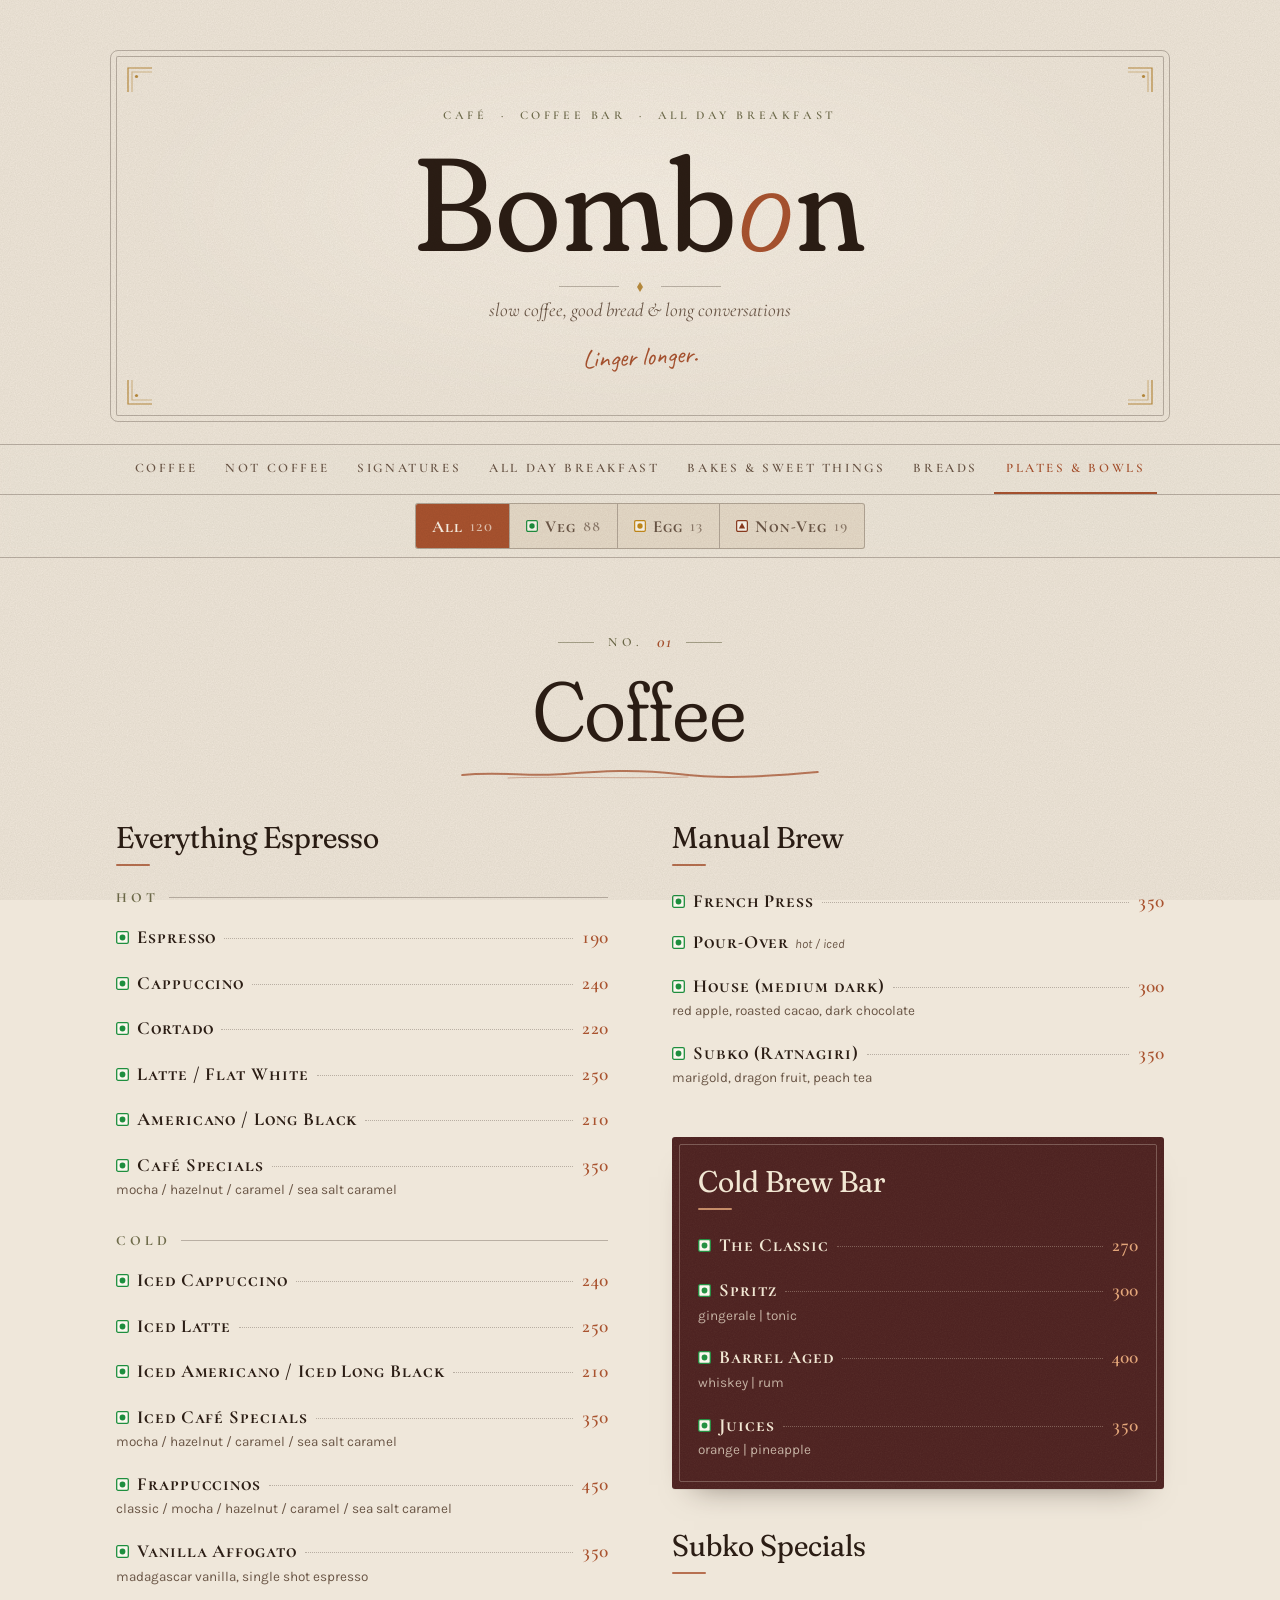
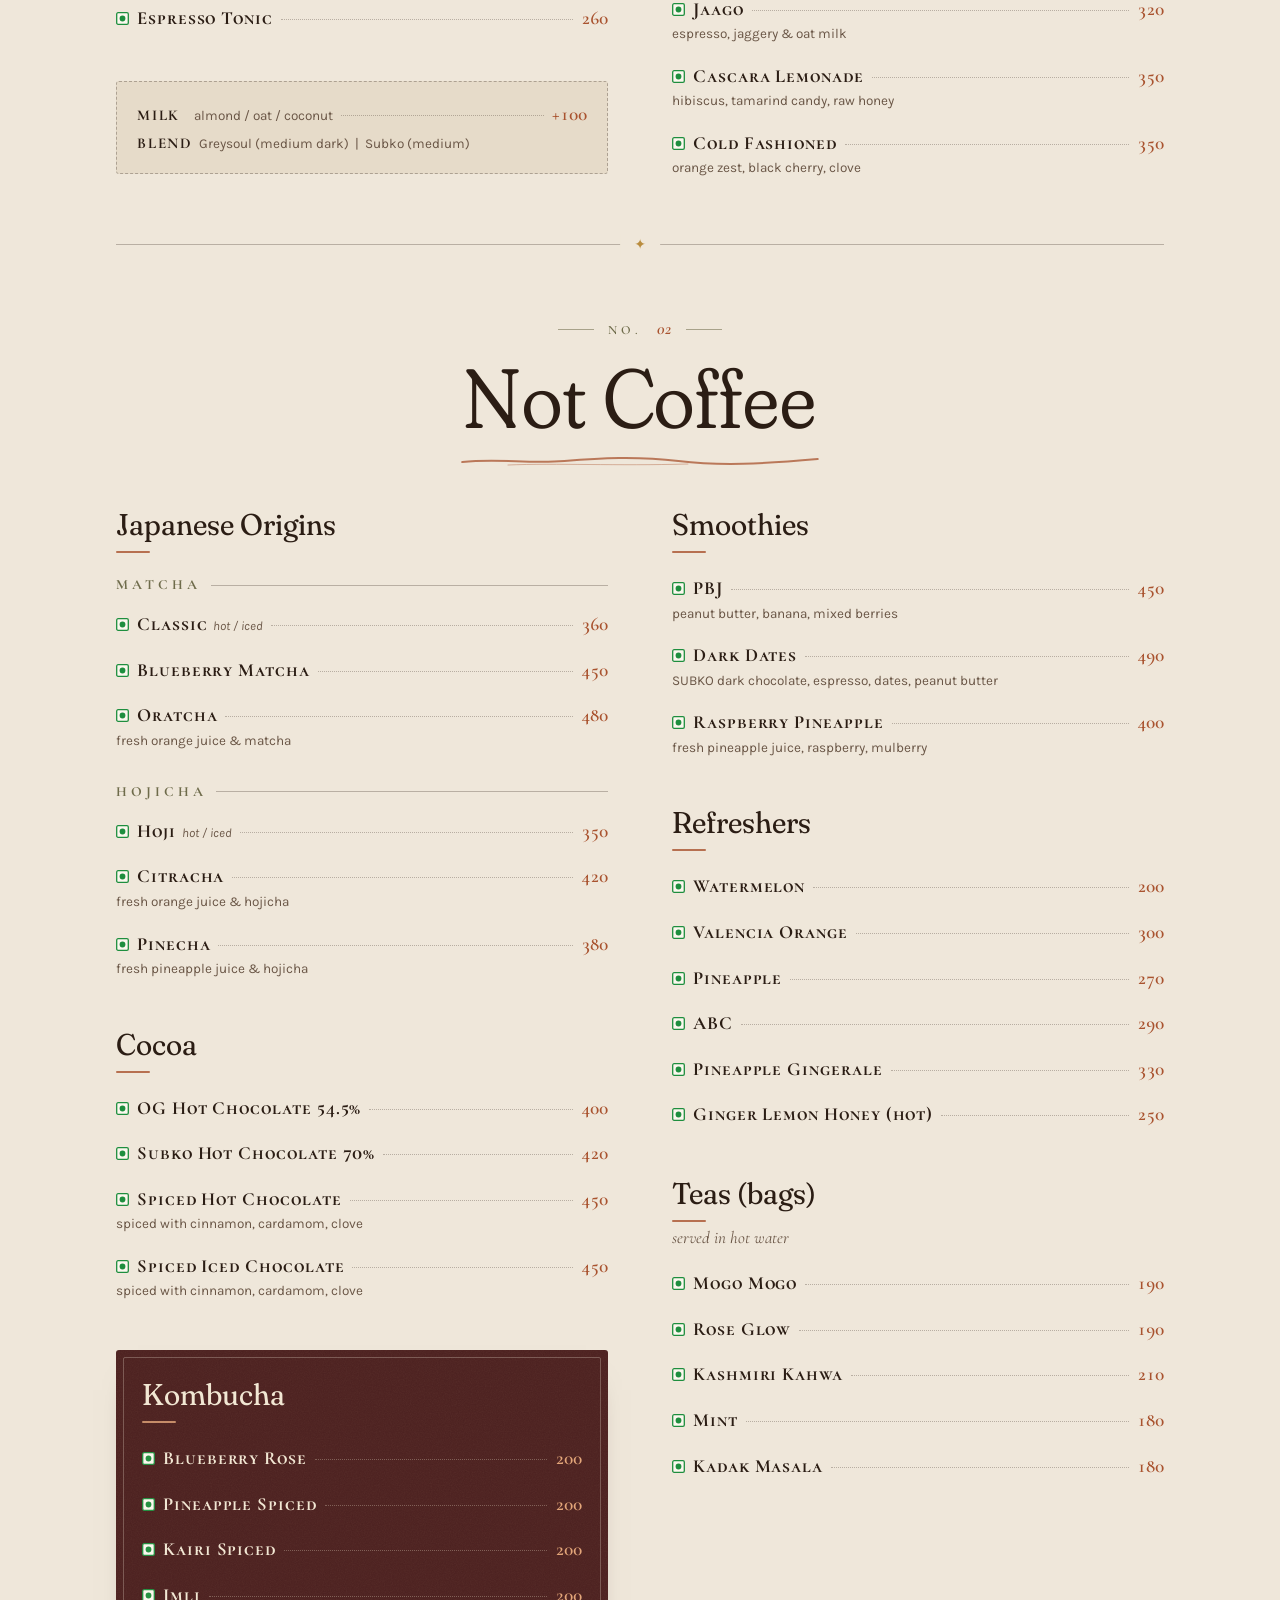
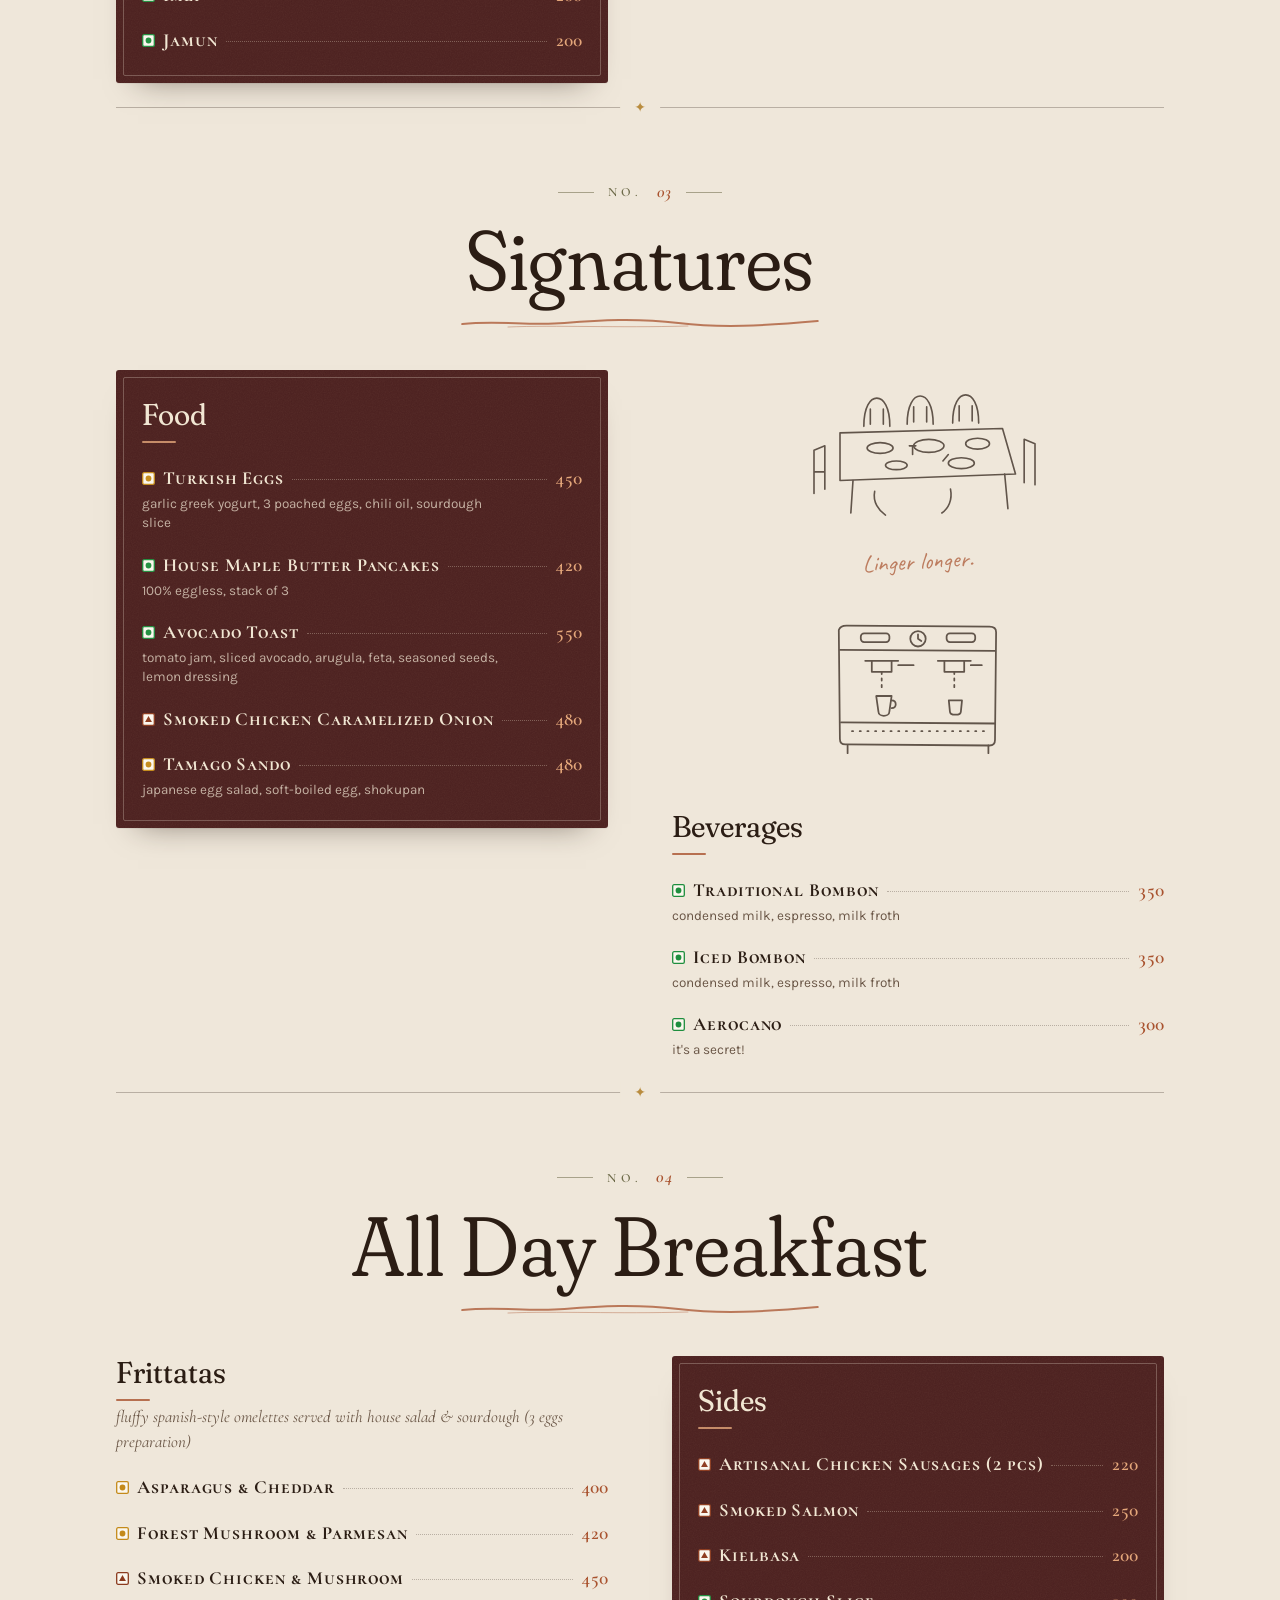
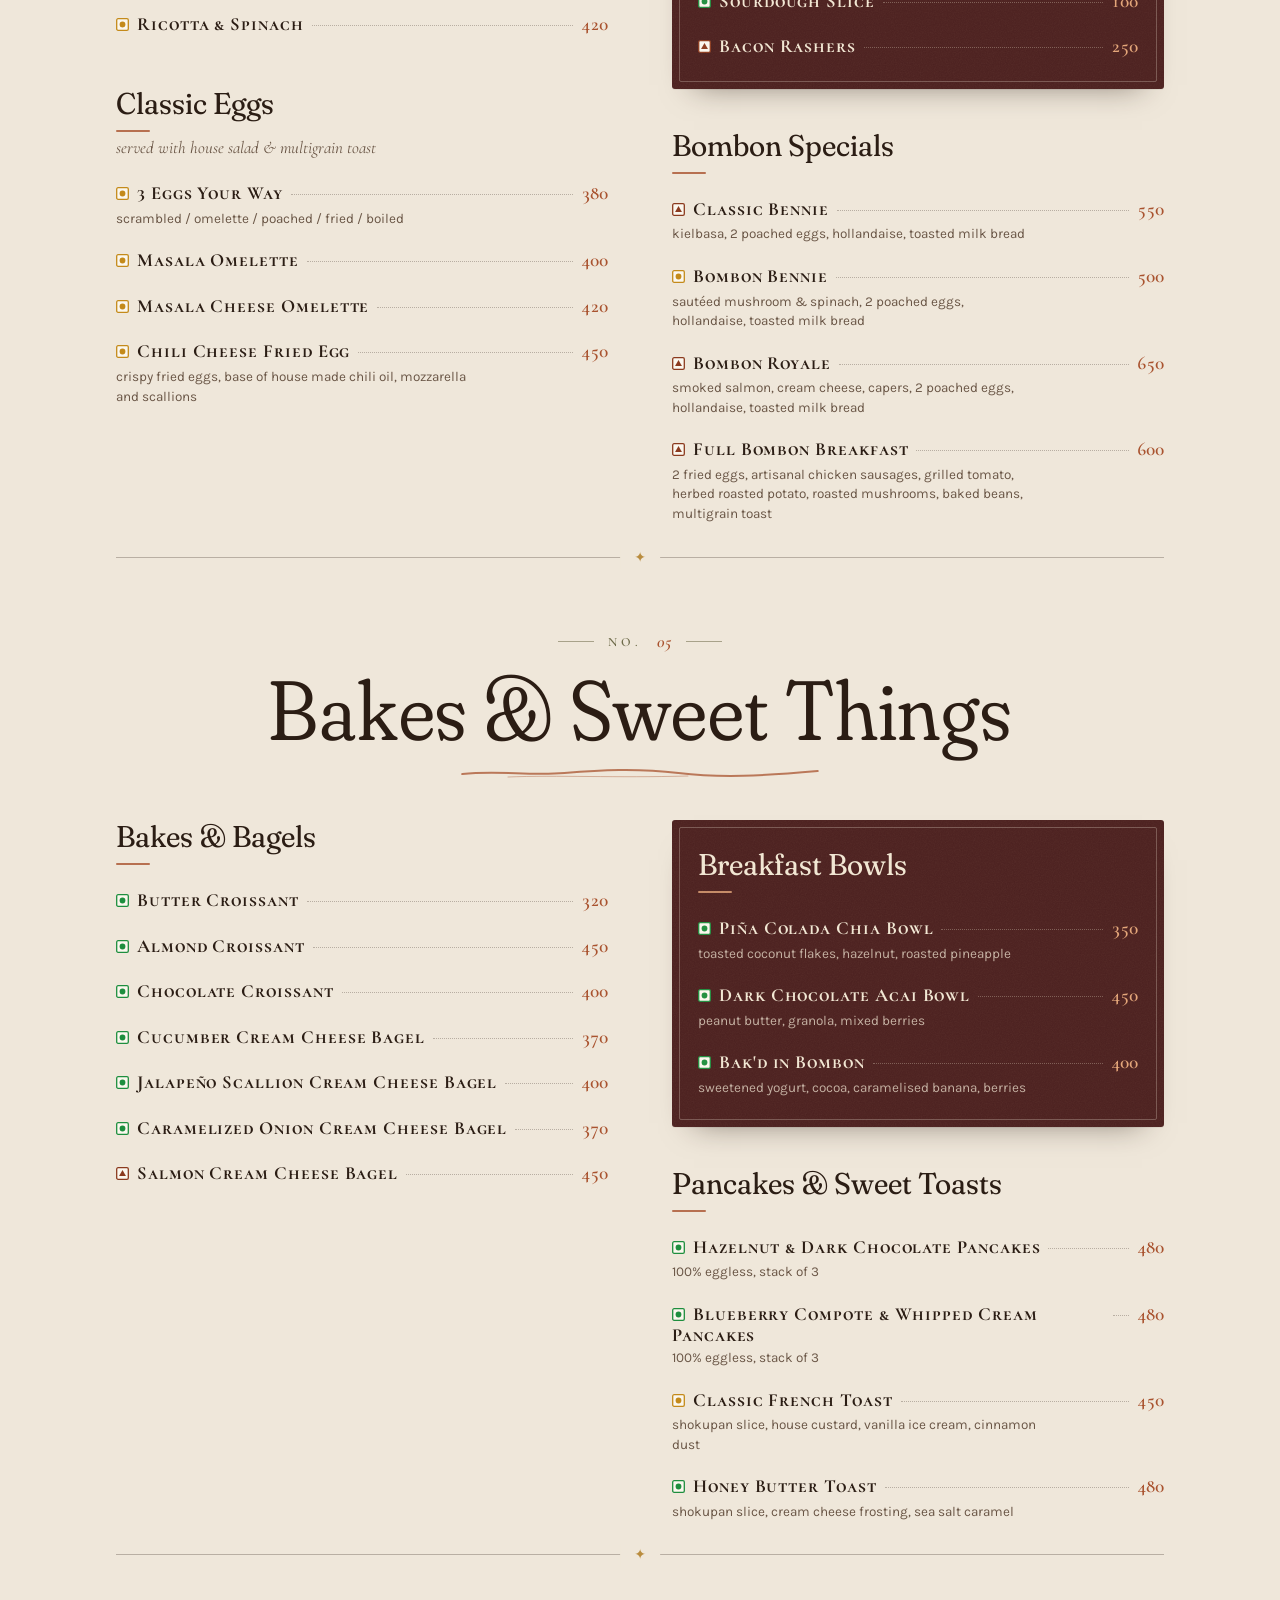
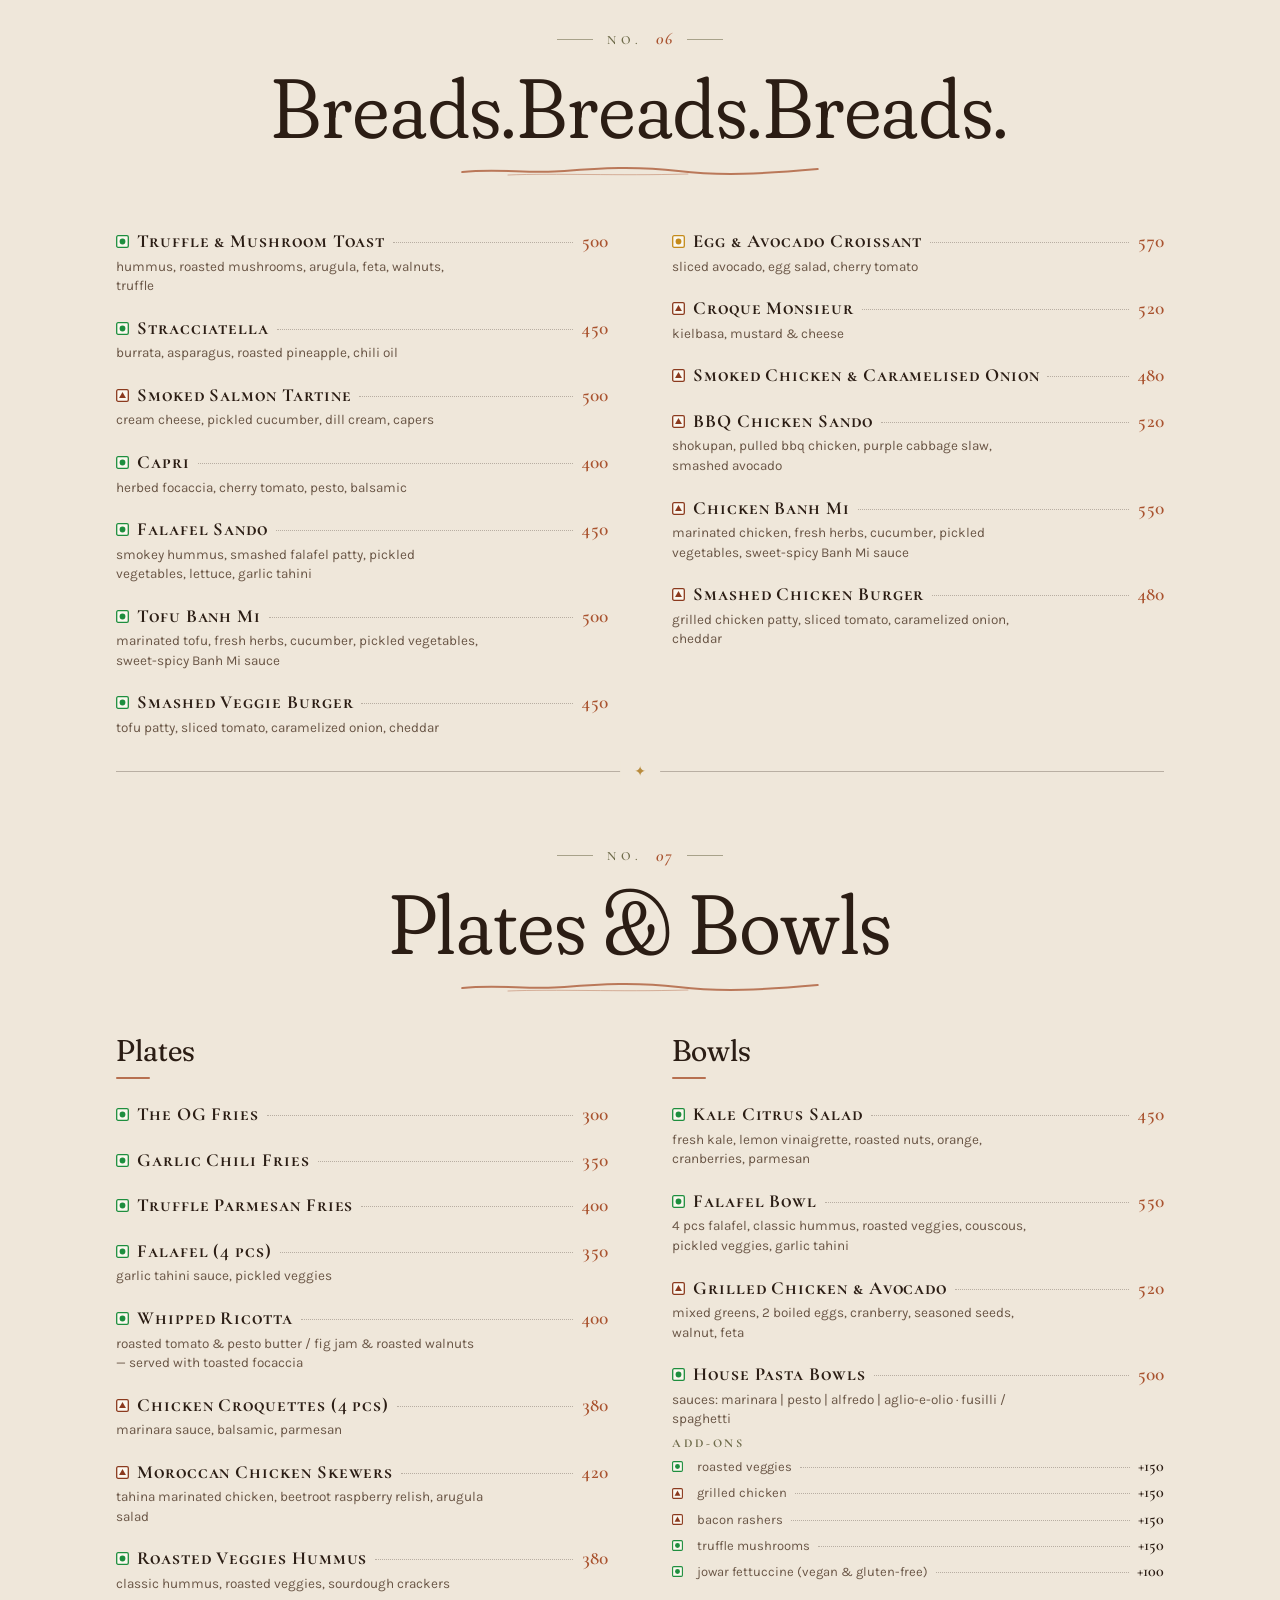
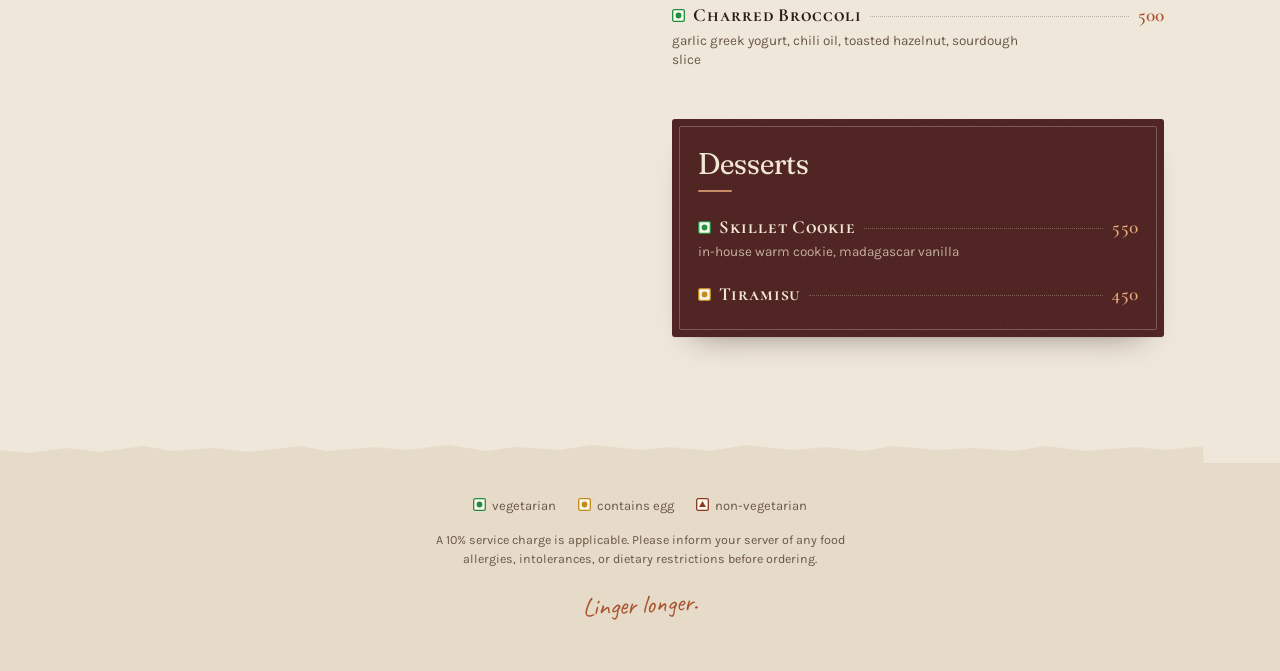
==== index.html @ 3abf83d4 "Bombon café menu: rustic-modern web menu with diet filter Static HTML/CSS/JS menu (no build step) wi" ====
<!DOCTYPE html>
<html lang="en">
<head>
<meta charset="utf-8">
<meta name="viewport" content="width=device-width, initial-scale=1">
<title>Bombon Menu</title>
<link rel="preconnect" href="https://fonts.googleapis.com">
<link rel="preconnect" href="https://fonts.gstatic.com" crossorigin>
<link href="https://fonts.googleapis.com/css2?family=Fraunces:ital,opsz,wght,SOFT,WONK@0,9..144,300..600,50..100,0..1;1,9..144,300..500,50..100,0..1&family=Cormorant+Garamond:ital,wght@0,500;0,600;0,700;1,500&family=Karla:ital,wght@0,400;0,500;1,400&family=Caveat:wght@500;600&display=swap" rel="stylesheet">
<link rel="stylesheet" href="styles.css">
</head>
<body>

<header class="mast">
  <div class="frame">
    <svg class="corner tl" viewBox="0 0 26 26" fill="none" stroke="currentColor" stroke-width="1.2" aria-hidden="true"><path d="M1 25V1h24"/><path d="M5 25V5h20" opacity=".5"/><circle cx="9.5" cy="9.5" r="1.6" fill="currentColor" stroke="none"/></svg>
    <svg class="corner tr" viewBox="0 0 26 26" fill="none" stroke="currentColor" stroke-width="1.2" aria-hidden="true"><path d="M1 25V1h24"/><path d="M5 25V5h20" opacity=".5"/><circle cx="9.5" cy="9.5" r="1.6" fill="currentColor" stroke="none"/></svg>
    <svg class="corner bl" viewBox="0 0 26 26" fill="none" stroke="currentColor" stroke-width="1.2" aria-hidden="true"><path d="M1 25V1h24"/><path d="M5 25V5h20" opacity=".5"/><circle cx="9.5" cy="9.5" r="1.6" fill="currentColor" stroke="none"/></svg>
    <svg class="corner br" viewBox="0 0 26 26" fill="none" stroke="currentColor" stroke-width="1.2" aria-hidden="true"><path d="M1 25V1h24"/><path d="M5 25V5h20" opacity=".5"/><circle cx="9.5" cy="9.5" r="1.6" fill="currentColor" stroke="none"/></svg>
    <div class="est">Café &nbsp;·&nbsp; Coffee&nbsp;Bar &nbsp;·&nbsp; All&nbsp;Day&nbsp;Breakfast</div>
    <h1 class="logo">Bomb<em>o</em>n</h1>
    <div class="divider" aria-hidden="true"><svg width="18" height="10" viewBox="0 0 18 10" fill="currentColor"><path d="M9 0l3 5-3 5-3-5z"/></svg></div>
    <div class="strap">slow coffee, good bread &amp; long conversations</div>
    <div class="hand">Linger longer.</div>
    <div class="pfilter" id="pfilter"></div>
  </div>
</header>

<div class="bar">
  <nav aria-label="Menu sections"><ul id="nav"></ul></nav>
  <div class="diet">
    <div class="seg" id="seg" role="radiogroup" aria-label="Filter the menu by diet">
      <button type="button" role="radio" aria-checked="true" data-diet="all"><span class="lbl">All</span><span class="n"></span></button>
      <button type="button" role="radio" aria-checked="false" data-diet="veg"><span class="lbl">Veg</span><span class="n"></span></button>
      <button type="button" role="radio" aria-checked="false" data-diet="egg"><span class="lbl">Egg</span><span class="n"></span></button>
      <button type="button" role="radio" aria-checked="false" data-diet="nonveg"><span class="lbl">Non-Veg</span><span class="n"></span></button>
    </div>
    <label class="eggopt" id="eggopt" hidden><input type="checkbox" id="incegg"> include egg dishes</label>
  </div>
</div>
<p id="live" class="sr" aria-live="polite"></p>

<main id="menu"></main>
<div class="empty" id="empty" hidden>
  <div class="hand">Nothing on the board for that one.</div>
  <p>No dishes match this filter right now.</p>
  <button type="button" id="reset">Show the full menu</button>
</div>

<div class="torn" aria-hidden="true"></div>
<footer>
  <div class="legend">
    <span><span data-mark="veg"></span>vegetarian</span>
    <span><span data-mark="egg"></span>contains egg</span>
    <span><span data-mark="nonveg"></span>non-vegetarian</span>
  </div>
  <p class="fine">A 10% service charge is applicable. Please inform your server of any food allergies, intolerances, or dietary restrictions before ordering.</p>
  <div class="hand">Linger longer.</div>
</footer>

<script src="menu-data.js"></script>
<script src="app.js"></script>
</body>
</html>
---- styles.css ----
:root{
  --paper:#EFE7DA;
  --paper-deep:#E6DBC9;
  --ink:#2B1D14;
  --ink-soft:#6A5646;
  --clay:#A9532F;
  --olive:#6E6B4A;
  --ochre:#B98C3E;
  --wine:#4A1F1E;
  --wine-ink:#F1E6D2;
  --rule:rgba(43,29,20,.28);
  --f-display:"Fraunces", Georgia, serif;
  --f-name:"Cormorant Garamond", Georgia, serif;
  --f-body:"Karla", system-ui, sans-serif;
  --f-hand:"Caveat", cursive;
  --grain:url("data:image/svg+xml,%3Csvg xmlns='http://www.w3.org/2000/svg' width='220' height='220'%3E%3Cfilter id='n'%3E%3CfeTurbulence type='fractalNoise' baseFrequency='.85' numOctaves='3' stitchTiles='stitch'/%3E%3CfeColorMatrix values='0 0 0 0 .17 0 0 0 0 .11 0 0 0 0 .08 0 0 0 .55 0'/%3E%3C/filter%3E%3Crect width='100%25' height='100%25' filter='url(%23n)'/%3E%3C/svg%3E");
}
*{box-sizing:border-box;margin:0;padding:0}
html{scroll-behavior:smooth;scroll-padding-top:120px}
@media (prefers-reduced-motion:reduce){html{scroll-behavior:auto}}
body{
  background:var(--paper);
  color:var(--ink);
  font-family:var(--f-body);
  font-size:15px;
  line-height:1.45;
  -webkit-font-smoothing:antialiased;
  overflow-x:hidden;
}
body::before{
  content:"";position:fixed;inset:0;pointer-events:none;z-index:50;
  background-image:var(--grain);opacity:.22;mix-blend-mode:multiply;
}

/* ---------- masthead ---------- */
.mast{
  max-width:1080px;margin:0 auto;padding:56px 16px 28px;text-align:center;position:relative;
}
.frame{
  border:1px solid var(--rule);outline:1px solid var(--rule);outline-offset:5px;
  padding:48px 20px 40px;border-radius:2px;position:relative;
  background:radial-gradient(ellipse at 50% 40%,rgba(255,250,240,.45),transparent 70%);
}
.frame .corner{position:absolute;width:26px;height:26px;color:var(--ochre)}
.frame .corner.tl{top:10px;left:10px}.frame .corner.tr{top:10px;right:10px;transform:scaleX(-1)}
.frame .corner.bl{bottom:10px;left:10px;transform:scaleY(-1)}.frame .corner.br{bottom:10px;right:10px;transform:scale(-1)}
.divider{display:flex;align-items:center;justify-content:center;gap:12px;color:var(--ochre);margin:16px auto 4px}
.divider::before,.divider::after{content:"";width:60px;height:1px;background:var(--rule)}
.est{font-family:var(--f-name);font-weight:600;letter-spacing:.3em;font-size:12px;line-height:1.8;text-transform:uppercase;color:var(--olive)}
.logo{
  font-family:var(--f-display);font-weight:400;
  font-variation-settings:"opsz" 144,"SOFT" 100,"WONK" 1;
  font-size:clamp(58px,15vw,132px);line-height:.95;letter-spacing:.02em;margin:14px 0 6px;
}
.logo em{font-style:italic;color:var(--clay);font-weight:300}
.strap{font-family:var(--f-name);font-style:italic;font-size:19px;color:var(--ink-soft)}
.hand{font-family:var(--f-hand);color:var(--clay);font-size:26px;transform:rotate(-3deg);display:inline-block}
.mast .hand{margin-top:14px}

/* ---------- nav ---------- */
[hidden]{display:none!important}
.sr{position:absolute;width:1px;height:1px;overflow:hidden;clip:rect(0 0 0 0);white-space:nowrap}

.bar{
  position:sticky;top:0;z-index:40;
  background:rgba(239,231,218,.94);backdrop-filter:blur(6px);-webkit-backdrop-filter:blur(6px);
  border-bottom:1px solid var(--rule);
}
nav{border-top:1px solid var(--rule);border-bottom:1px solid var(--rule)}
nav ul{
  list-style:none;display:flex;gap:4px;
  max-width:1080px;margin:0 auto;padding:0 16px;
  overflow-x:auto;scrollbar-width:none;
}
nav ul::-webkit-scrollbar{display:none}
nav li:first-child{margin-left:auto}
nav li:last-child{margin-right:auto}
nav a{
  display:block;white-space:nowrap;padding:14px 12px;
  font-family:var(--f-name);font-weight:600;font-size:13px;letter-spacing:.2em;text-transform:uppercase;
  color:var(--ink-soft);text-decoration:none;border-bottom:2px solid transparent;
}
nav a:hover,nav a.on{color:var(--clay);border-bottom-color:var(--clay)}

/* ---------- sections ---------- */
main{max-width:1080px;margin:0 auto;padding:0 16px 40px}
.chapter{padding:72px 0 24px;position:relative}
.chapter + .chapter{border-top:1px solid var(--rule)}
.chapter.first{border-top:0}.chapter.first::before{display:none}
.chapter + .chapter::before{content:"✦";position:absolute;top:-11px;left:50%;transform:translateX(-50%);
  background:var(--paper);padding:0 14px;color:var(--ochre);font-size:14px;line-height:22px}
.kicker{display:flex;align-items:center;justify-content:center;gap:14px;margin-bottom:14px;
  font-family:var(--f-name);font-weight:600;font-size:12.5px;letter-spacing:.34em;text-transform:uppercase;color:var(--olive)}
.kicker::before,.kicker::after{content:"";width:36px;height:1px;background:currentColor;opacity:.55}
.kicker i{font-style:italic;text-transform:none;letter-spacing:.04em;font-size:17px;color:var(--clay)}
.chapter h2{
  font-family:var(--f-display);font-weight:350;
  font-variation-settings:"opsz" 144,"SOFT" 100,"WONK" 1;
  font-size:clamp(44px,9vw,84px);line-height:1;letter-spacing:.01em;text-align:center;
}
.brush{display:block;width:min(360px,70%);height:14px;margin:14px auto 40px;color:var(--clay);opacity:.75}

.cols{column-count:2;column-gap:64px}
@media (max-width:760px){.cols{column-count:1}}

.group{break-inside:avoid;margin-bottom:40px}
.group h3{
  font-family:var(--f-display);font-weight:400;font-variation-settings:"opsz" 72,"SOFT" 60;
  font-size:30px;line-height:1.1;margin-bottom:4px;
}
.group h3::after{content:"";display:block;width:34px;height:2px;margin-top:10px;background:var(--clay);opacity:.8;border-radius:2px}
.feature h3::after{background:#E3A477}
.group h4{
  font-family:var(--f-name);font-weight:700;font-size:14px;letter-spacing:.28em;text-transform:uppercase;
  color:var(--olive);margin:22px 0 6px;display:flex;align-items:center;gap:10px;
}
.group h4::after{content:"";flex:1;height:1px;background:var(--rule)}
.gnote{font-family:var(--f-name);font-style:italic;font-size:17px;color:var(--ink-soft);margin-bottom:10px}
.group > h3 + .items{margin-top:12px}

.item{padding:9px 0}
.row{display:flex;align-items:baseline;gap:8px}
.name{
  font-family:var(--f-name);font-weight:700;font-size:18.5px;line-height:1.15;
  font-variant:small-caps;letter-spacing:.05em;color:var(--ink);
}
.name small{font-family:var(--f-body);font-variant:normal;letter-spacing:0;font-weight:400;font-size:12.5px;color:var(--ink-soft);margin-left:6px;font-style:italic}
.lead{flex:1;min-width:16px;border-bottom:1.5px dotted var(--rule);transform:translateY(-4px)}
.price{
  font-family:var(--f-name);font-weight:600;font-size:19px;color:var(--clay);
  font-variant-numeric:oldstyle-nums tabular-nums;
}
.desc{font-size:13.5px;color:var(--ink-soft);margin-top:2px;max-width:46ch}
.mark{display:inline-block;width:13px;height:13px;flex:none;vertical-align:-1px}
.mark rect{fill:#FBF7EE;stroke:currentColor;stroke-width:1.4}
.mark circle,.mark path{fill:currentColor}
.mark.veg{color:#1E8E3E}.mark.egg{color:#C48A1A}.mark.nonveg{color:#8B3A1E}
.name > .mark{margin-right:8px}
.mark.sm{width:11px;height:11px;margin-right:6px;align-self:center}
.addons{margin-top:6px}
.addon-h{font-family:var(--f-name);font-weight:700;font-size:12px;letter-spacing:.24em;text-transform:uppercase;color:var(--olive);margin-bottom:1px}
.addon{display:flex;gap:8px;align-items:baseline;font-size:13px;color:var(--ink-soft);margin-top:3px}
.addon .lead{transform:translateY(-3px)}
.addon b{font-family:var(--f-name);font-size:16px;color:var(--ink);font-weight:600;font-variant-numeric:oldstyle-nums}

/* feature panel (chalkboard / bistro board) */
.feature{
  background:var(--wine);color:var(--wine-ink);
  padding:28px 26px 20px;border-radius:3px;position:relative;
  box-shadow:0 1px 0 rgba(0,0,0,.05), 0 18px 30px -22px rgba(43,29,20,.55);
}
.feature::before{content:"";position:absolute;inset:7px;border:1px solid rgba(241,230,210,.28);pointer-events:none;border-radius:2px}
.feature::after{content:"";position:absolute;inset:0;background-image:var(--grain);opacity:.25;mix-blend-mode:screen;pointer-events:none;border-radius:3px}
.feature h3{color:var(--wine-ink)}
.feature .name{color:var(--wine-ink)}
.feature .price{color:#E3A477}
.feature .desc,.feature .gnote,.feature .name small{color:rgba(241,230,210,.72)}
.feature .lead{border-color:rgba(241,230,210,.3)}
.feature h4{color:#CDBB86}
.feature h4::after{background:rgba(241,230,210,.25)}

/* oat panel */
.note-card{
  background:var(--paper-deep);border-radius:3px;padding:18px 20px;
  border:1px dashed rgba(43,29,20,.3);break-inside:avoid;margin-bottom:40px;
  font-size:13.5px;color:var(--ink-soft)
}
.note-card .row{margin-bottom:6px}
.note-card .name{font-size:16px}
.note-card strong{font-family:var(--f-name);font-size:15px;letter-spacing:.12em;text-transform:uppercase;color:var(--ink)}

.pfoot{display:none}
.illo{display:block;margin:6px auto 30px;color:var(--ink);opacity:.72;break-inside:avoid}
.illo figcaption{font-family:var(--f-hand);color:var(--clay);font-size:24px;text-align:center;transform:rotate(-3deg);margin-top:4px}

/* ---------- diet filter ---------- */
.diet{
  max-width:1080px;margin:0 auto;padding:8px 16px;
  display:flex;align-items:center;justify-content:center;flex-wrap:wrap;gap:4px 18px;
}
.seg{display:grid;grid-template-columns:repeat(4,auto);border:1px solid var(--rule);border-radius:3px;background:var(--paper-deep);overflow:hidden}
.seg button{
  appearance:none;border:0;border-left:1px solid var(--rule);background:transparent;cursor:pointer;
  min-height:44px;padding:0 16px;display:flex;align-items:center;justify-content:center;gap:7px;
  font-family:var(--f-name);font-weight:700;font-size:17px;font-variant:small-caps;letter-spacing:.06em;
  color:var(--ink-soft);transition:background .2s,color .2s;
}
.seg button:first-child{border-left:0}
.seg button:hover{color:var(--ink);background:rgba(255,250,240,.5)}
.seg button[aria-checked="true"]{background:var(--clay);color:#FBF3E6}
.seg button:focus-visible{outline:2px solid var(--ink);outline-offset:-4px}
.seg .n{font-weight:600;font-size:14.5px;font-variant-numeric:oldstyle-nums;opacity:.7}
.seg .lbl{display:flex;align-items:center;gap:7px;white-space:nowrap}
.seg .mark{width:12px;height:12px}
.eggopt{
  display:flex;align-items:center;gap:8px;min-height:44px;cursor:pointer;
  font-family:var(--f-name);font-style:italic;font-weight:500;font-size:17px;color:var(--ink-soft);
}
.eggopt input{width:17px;height:17px;accent-color:var(--clay);margin:0;cursor:pointer}
.eggopt input:focus-visible{outline:2px solid var(--ink);outline-offset:2px}
@media (max-width:560px){
  nav a{padding:12px 11px}
  .diet{padding:6px 12px}
  .seg{width:100%;grid-template-columns:repeat(4,1fr)}
  .seg button{flex-direction:column;gap:0;padding:5px 2px;min-height:50px;font-size:15.5px;letter-spacing:.03em;line-height:1.1}
  .seg .lbl{gap:5px}
  .seg .n{font-size:13px}
}
@keyframes dietfade{from{opacity:0;transform:translateY(6px)}to{opacity:1;transform:none}}
main.fade .chapter:not([hidden]) .cols{animation:dietfade .35s ease both}
@media (prefers-reduced-motion:reduce){main.fade .chapter .cols{animation:none}.seg button{transition:none}}

.empty{max-width:520px;margin:40px auto 80px;padding:0 16px;text-align:center;color:var(--ink-soft)}
.empty .hand{font-size:30px;margin-bottom:10px}
.empty p{font-family:var(--f-name);font-style:italic;font-size:19px;margin-bottom:18px}
.empty button{appearance:none;cursor:pointer;min-height:44px;padding:0 22px;border:1px solid var(--clay);border-radius:3px;background:transparent;
  color:var(--clay);font-family:var(--f-name);font-weight:700;font-size:16px;font-variant:small-caps;letter-spacing:.1em}
.empty button:hover{background:var(--clay);color:#FBF3E6}

.phead,.pfilter{display:none}

/* torn divider */
.torn{height:22px;margin:40px 0 0;background:var(--paper-deep);
  -webkit-mask:url("data:image/svg+xml,%3Csvg xmlns='http://www.w3.org/2000/svg' viewBox='0 0 400 22' preserveAspectRatio='none'%3E%3Cpath d='M0 22V9l9 3 12-5 10 4 14-6 9 5 13-3 11 4 16-6 8 5 15-4 10 3 13-5 12 6 9-4 14 3 10-5 16 5 8-3 13 4 11-6 15 5 10-3 12 4 9-5 14 4 11-2 13 3 10-5 12 5 16-4 9 3 12-4V22z'/%3E%3C/svg%3E") center/100% 100%;
          mask:url("data:image/svg+xml,%3Csvg xmlns='http://www.w3.org/2000/svg' viewBox='0 0 400 22' preserveAspectRatio='none'%3E%3Cpath d='M0 22V9l9 3 12-5 10 4 14-6 9 5 13-3 11 4 16-6 8 5 15-4 10 3 13-5 12 6 9-4 14 3 10-5 16 5 8-3 13 4 11-6 15 5 10-3 12 4 9-5 14 4 11-2 13 3 10-5 12 5 16-4 9 3 12-4V22z'/%3E%3C/svg%3E") center/100% 100%;
}
footer{background:var(--paper-deep);padding:34px 16px 48px;text-align:center}
.legend{display:flex;gap:22px;justify-content:center;flex-wrap:wrap;font-size:13px;color:var(--ink-soft);margin-bottom:16px}
.legend .mark{margin:0 6px 0 0}
.fine{font-size:12.5px;color:var(--ink-soft);max-width:60ch;margin:0 auto}
footer .hand{margin-top:18px}

/* ---------- print ---------- */
@page{size:A4;margin:0}
@media print{
  *{-webkit-print-color-adjust:exact;print-color-adjust:exact}
  html,body{background:var(--paper)}
  body{font-size:11px}
  body::before,.bar,.empty,.feature::after,.torn{display:none}
  .mast{height:297mm;display:flex;align-items:center;padding:14mm;max-width:none}
  .frame{width:100%;height:100%;display:flex;flex-direction:column;justify-content:center}
  .logo{font-size:120px}
  main{padding:0;max-width:none}
  .chapter{break-before:page;padding:14mm 14mm 6mm}
  .chapter h2{font-size:52px}
  .chapter + .chapter{border-top:0}.chapter.first{border-top:0}.chapter.first::before{display:none}
.chapter + .chapter::before{display:none}
  .kicker{margin-bottom:6px;font-size:10px}
  .phead:not(:empty){display:block;position:absolute;top:6mm;left:14mm;right:14mm;text-align:center;
    font-family:var(--f-name);font-weight:700;font-size:10px;letter-spacing:.3em;text-transform:uppercase;color:var(--clay)}
  .pfilter:not(:empty){display:block;margin-top:18px;font-family:var(--f-name);font-weight:700;font-size:14px;letter-spacing:.3em;text-transform:uppercase;color:var(--olive)}
  main.fade .chapter .cols{animation:none}
  .group h3::after{margin-top:6px}
  .brush{margin:8px auto 20px}
  .cols{column-count:2;column-gap:30px}
  .chapter{min-height:297mm;position:relative;padding-bottom:22mm}
  .pfoot{display:block;position:absolute;left:14mm;right:14mm;bottom:9mm;text-align:center;font-size:9.5px;color:var(--ink-soft);border-top:1px solid var(--rule);padding-top:6px}
  .pfoot .legend{margin-bottom:4px;font-size:9.5px;gap:14px}
  .pfoot .mark{transform:scale(.8)}
  footer{display:none}
  .group,.feature,.note-card{margin-bottom:16px}
  .feature{padding:18px 20px 12px;box-shadow:none}
  .group h3{font-size:24px}
  .group h4{margin:12px 0 4px}
  .item{padding:3.5px 0}
  .name{font-size:14.5px}.price{font-size:14.5px}.desc{font-size:10.5px}
  .illo{margin:0 auto 12px;max-width:170px!important}
  footer{padding:10mm 14mm;break-inside:avoid}
}
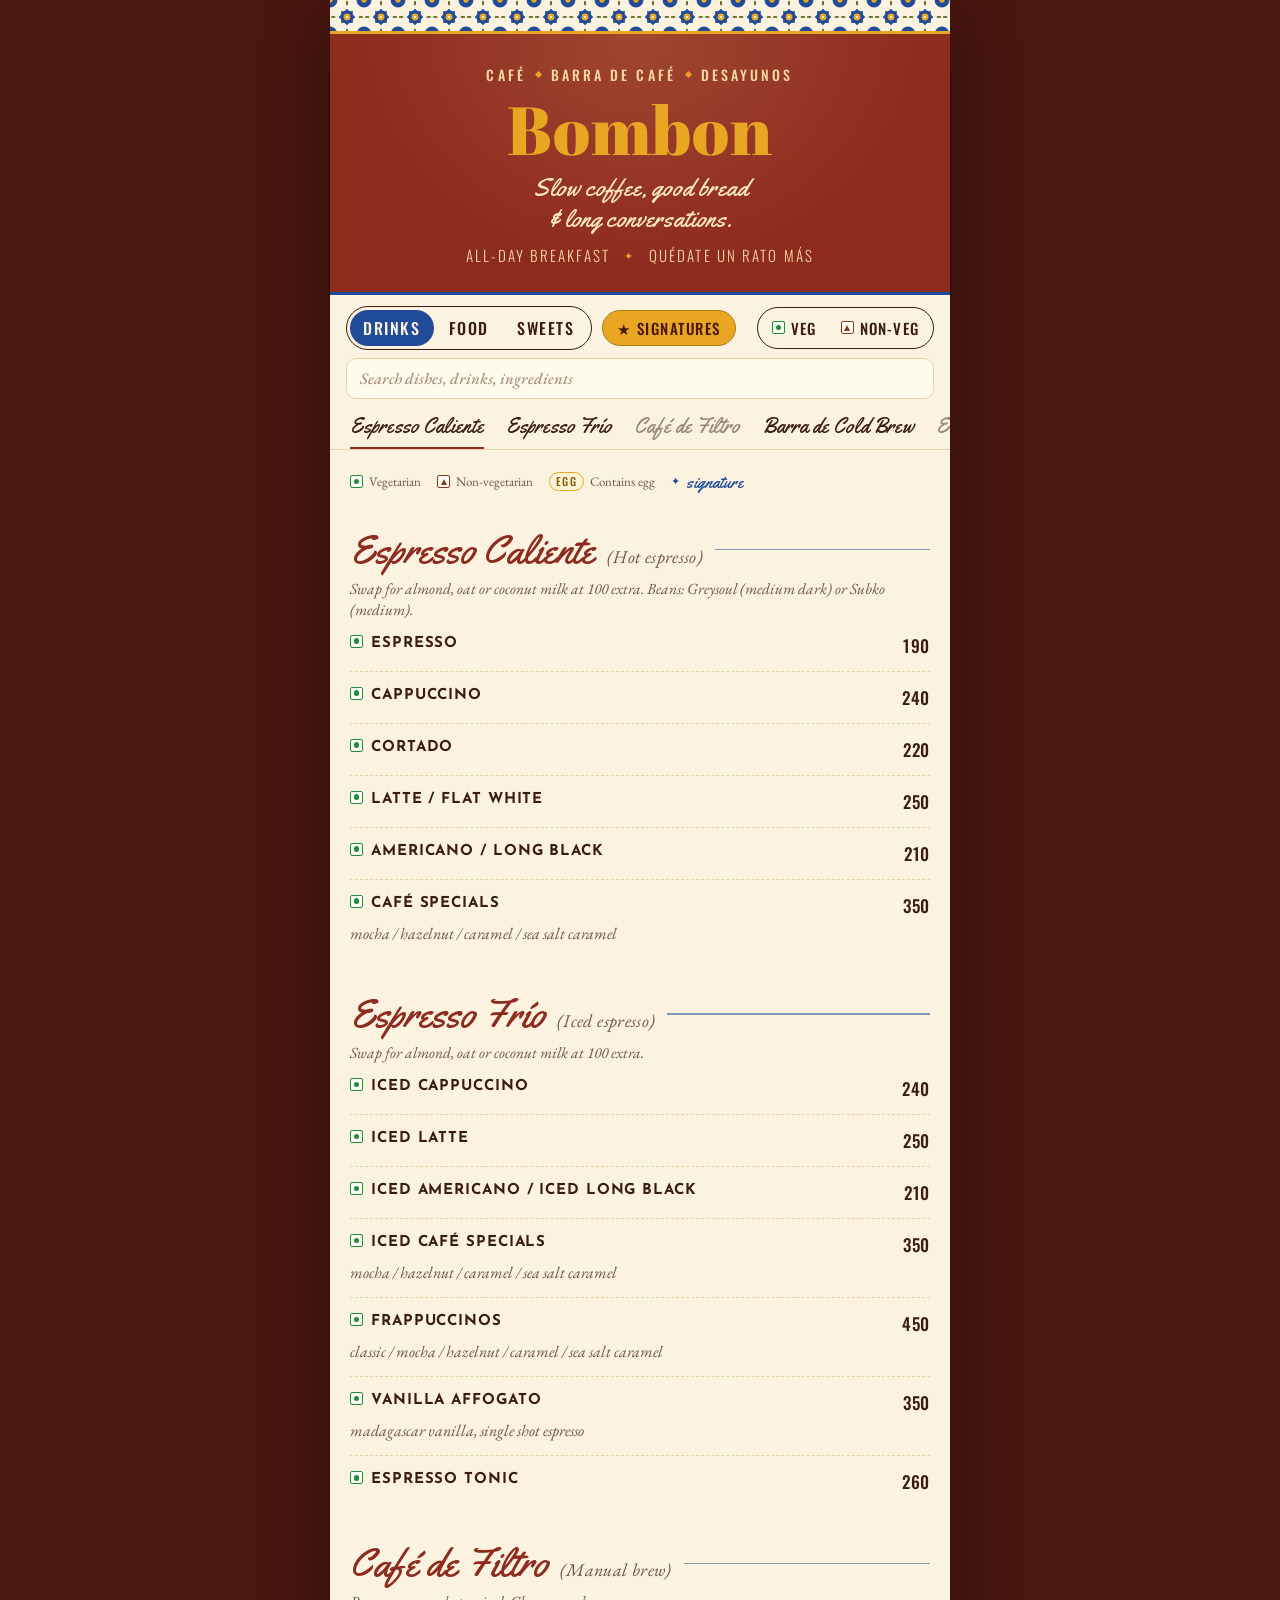
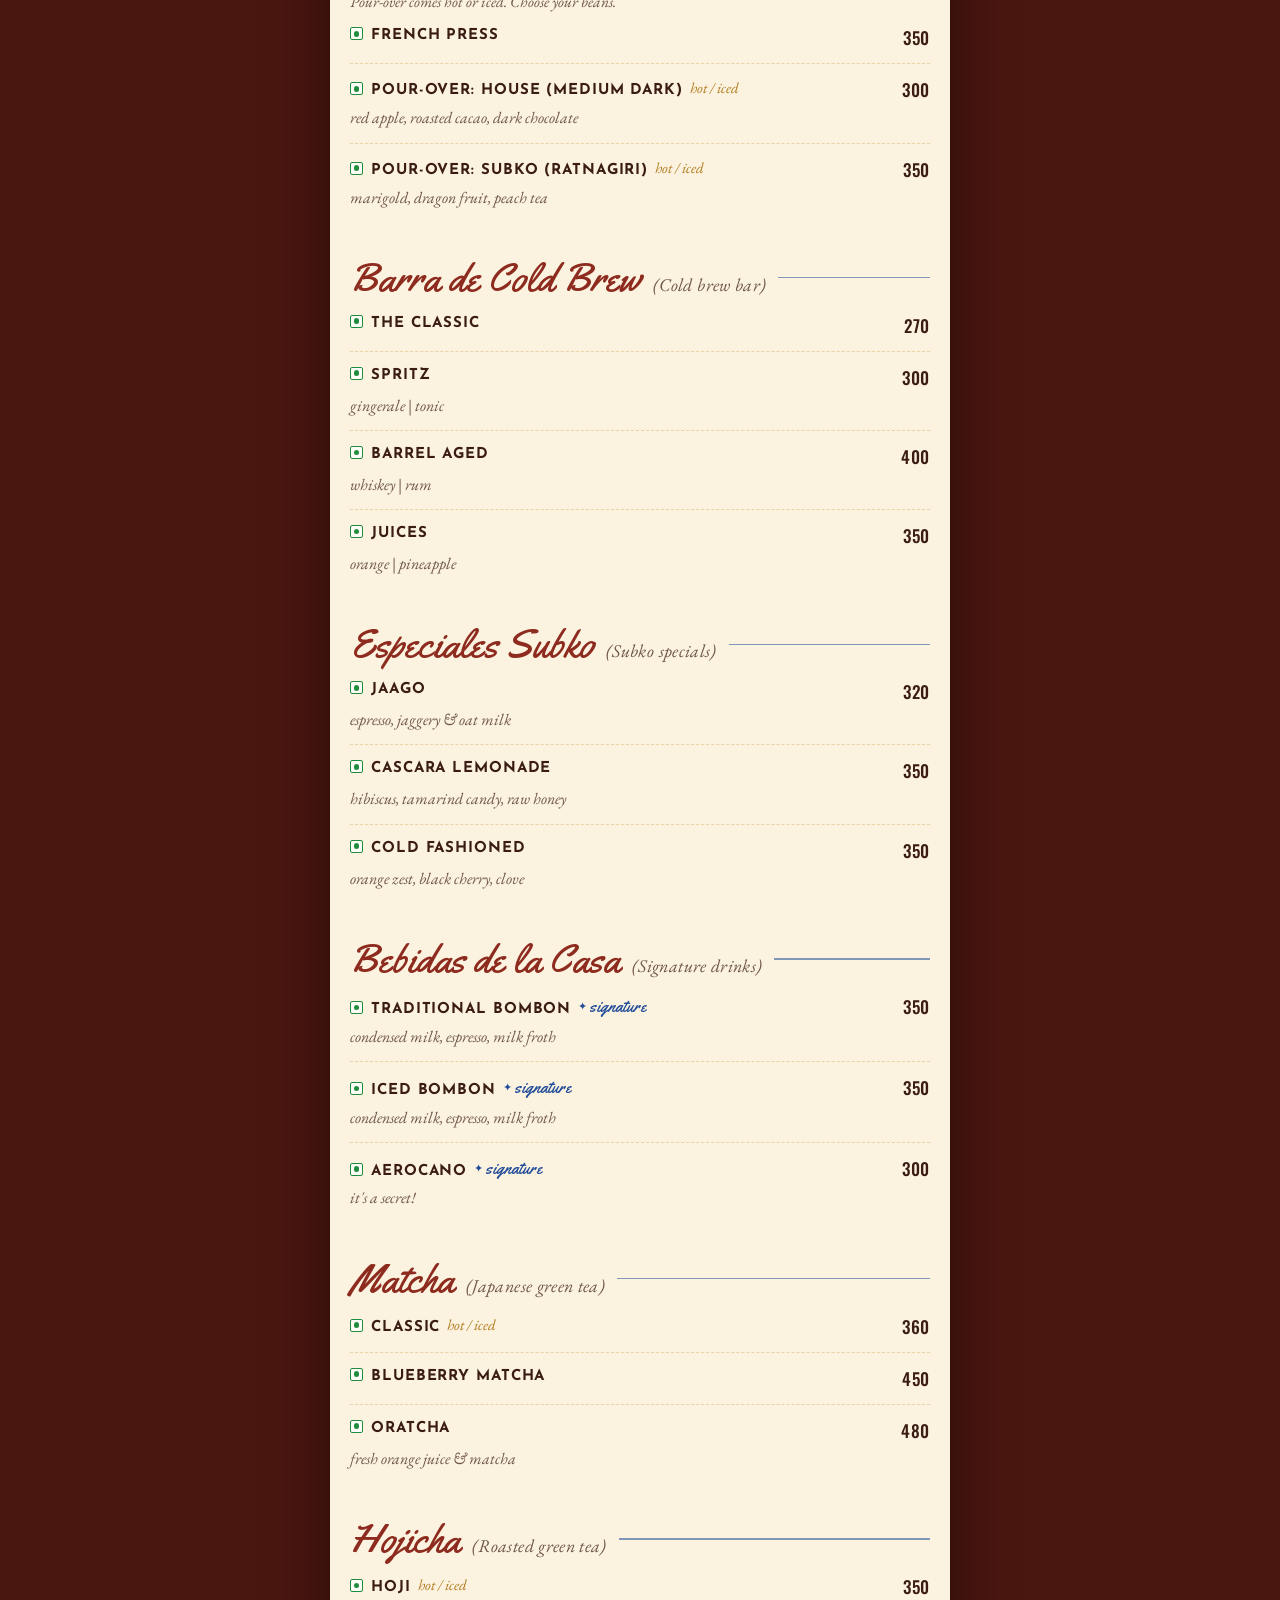
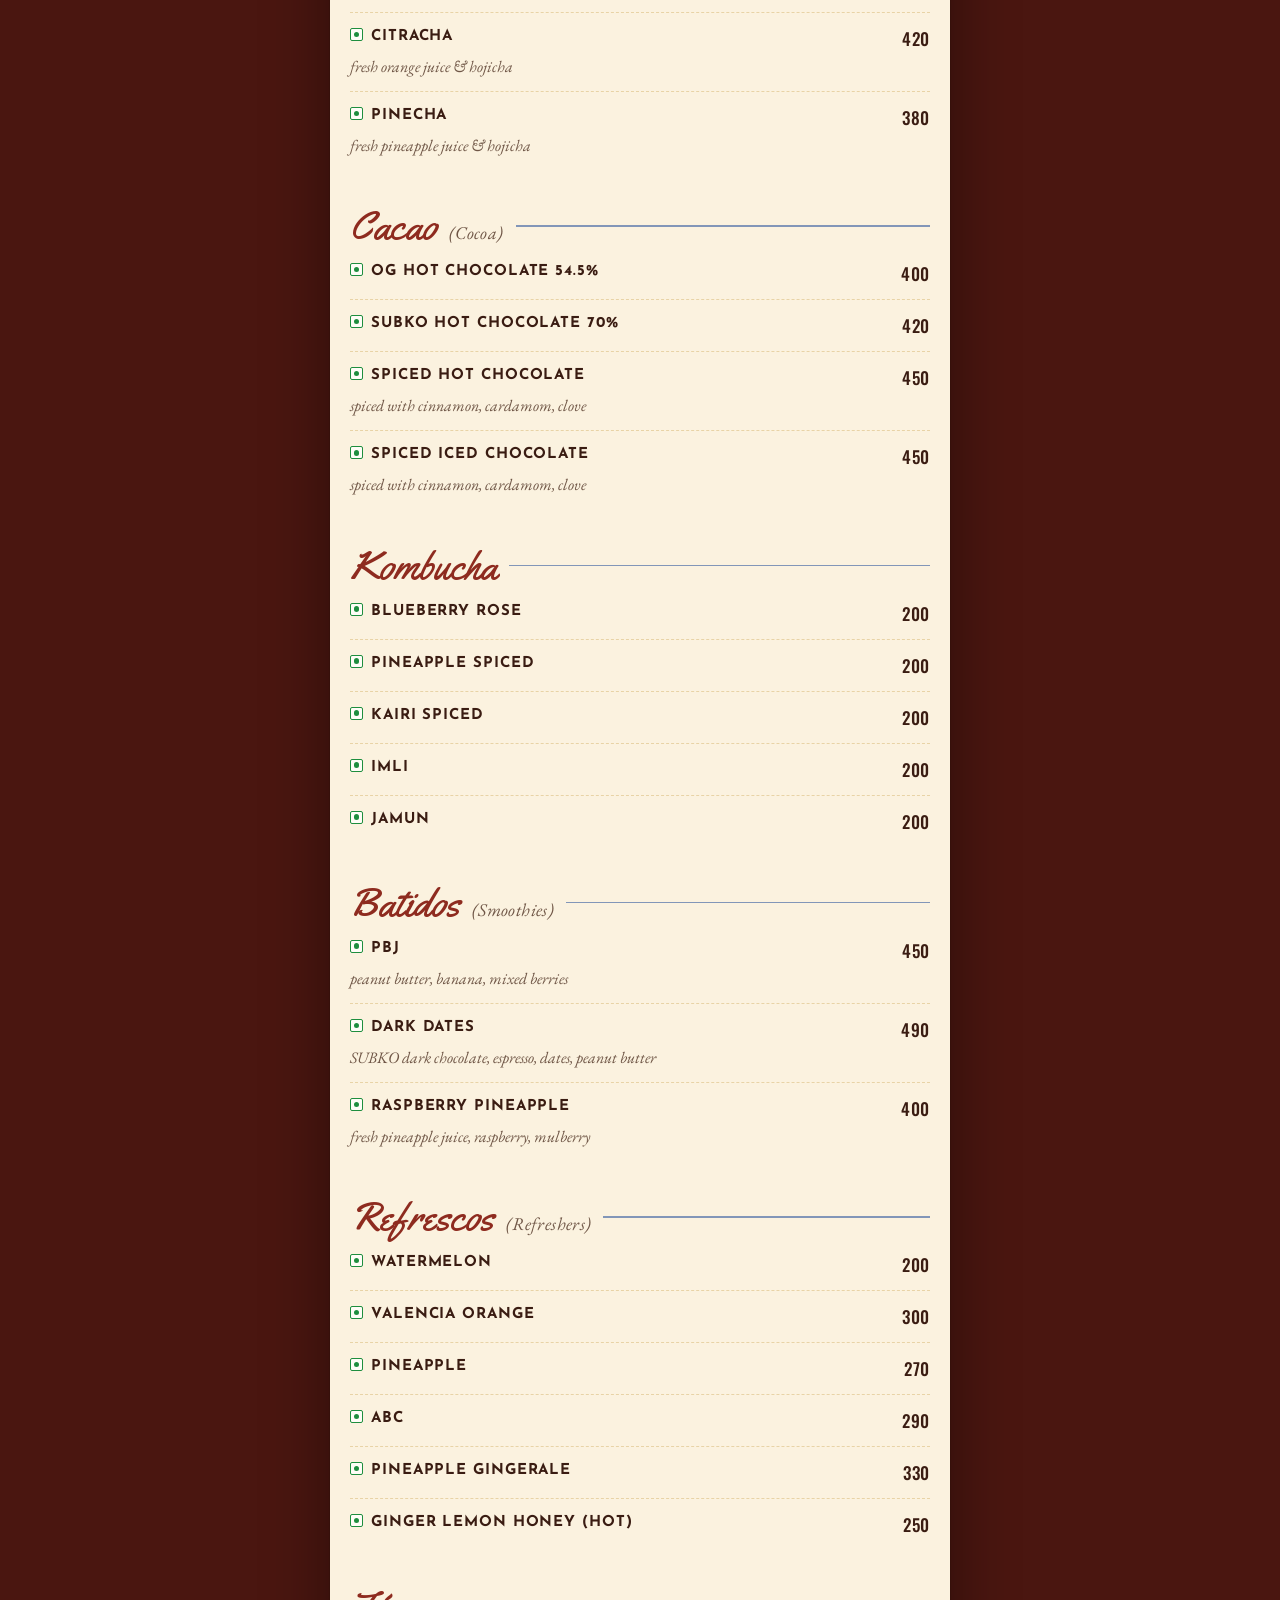
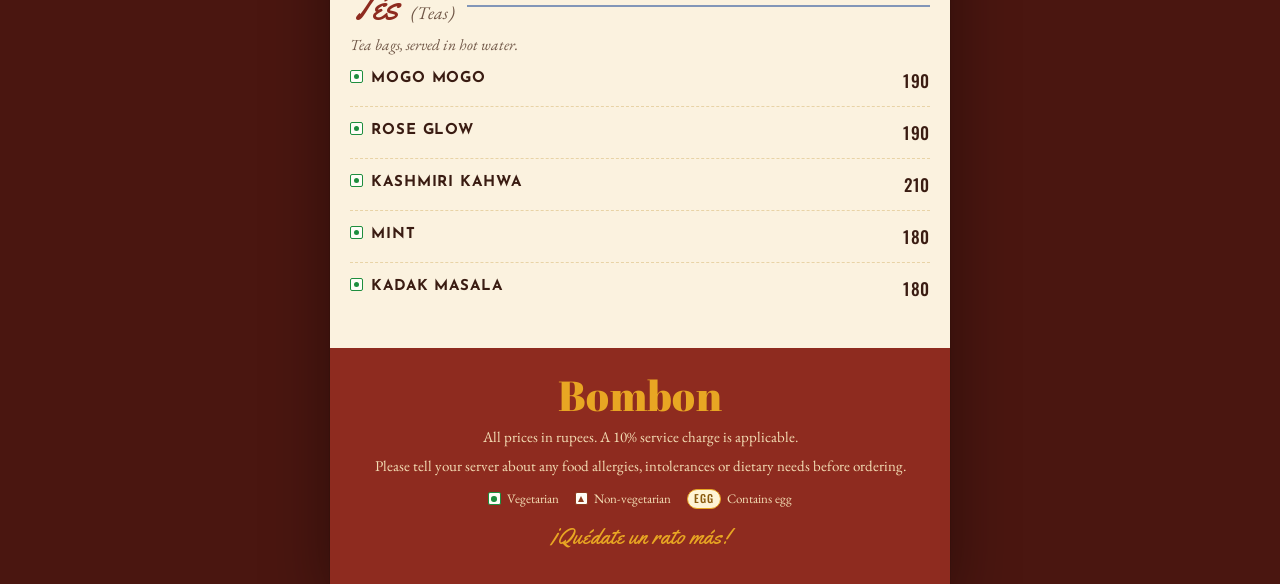
==== commit 20543b63: "Merge Spanish redesign Co-Authored-By: Claude Opus 5.5 <noreply@anthropic.com>" ====
--- a/index.html
+++ b/index.html
@@ -2,63 +2,59 @@
 <html lang="en">
 <head>
 <meta charset="utf-8">
-<meta name="viewport" content="width=device-width, initial-scale=1">
+<meta name="viewport" content="width=device-width, initial-scale=1, viewport-fit=cover">
 <title>Bombon Menu</title>
+<meta name="description" content="The Bombon menu: coffee, all-day breakfast, bakes and sweets.">
+<meta name="theme-color" content="#8E2B1F">
 <link rel="preconnect" href="https://fonts.googleapis.com">
 <link rel="preconnect" href="https://fonts.gstatic.com" crossorigin>
-<link href="https://fonts.googleapis.com/css2?family=Fraunces:ital,opsz,wght,SOFT,WONK@0,9..144,300..600,50..100,0..1;1,9..144,300..500,50..100,0..1&family=Cormorant+Garamond:ital,wght@0,500;0,600;0,700;1,500&family=Karla:ital,wght@0,400;0,500;1,400&family=Caveat:wght@500;600&display=swap" rel="stylesheet">
+<link rel="stylesheet" href="https://fonts.googleapis.com/css2?family=Abril+Fatface&family=Yellowtail&family=Oswald:wght@300;500;600&family=Josefin+Sans:wght@600;700&family=EB+Garamond:ital,wght@0,400;0,500;1,400;1,500&display=swap">
 <link rel="stylesheet" href="styles.css">
 </head>
 <body>
 
-<header class="mast">
-  <div class="frame">
-    <svg class="corner tl" viewBox="0 0 26 26" fill="none" stroke="currentColor" stroke-width="1.2" aria-hidden="true"><path d="M1 25V1h24"/><path d="M5 25V5h20" opacity=".5"/><circle cx="9.5" cy="9.5" r="1.6" fill="currentColor" stroke="none"/></svg>
-    <svg class="corner tr" viewBox="0 0 26 26" fill="none" stroke="currentColor" stroke-width="1.2" aria-hidden="true"><path d="M1 25V1h24"/><path d="M5 25V5h20" opacity=".5"/><circle cx="9.5" cy="9.5" r="1.6" fill="currentColor" stroke="none"/></svg>
-    <svg class="corner bl" viewBox="0 0 26 26" fill="none" stroke="currentColor" stroke-width="1.2" aria-hidden="true"><path d="M1 25V1h24"/><path d="M5 25V5h20" opacity=".5"/><circle cx="9.5" cy="9.5" r="1.6" fill="currentColor" stroke="none"/></svg>
-    <svg class="corner br" viewBox="0 0 26 26" fill="none" stroke="currentColor" stroke-width="1.2" aria-hidden="true"><path d="M1 25V1h24"/><path d="M5 25V5h20" opacity=".5"/><circle cx="9.5" cy="9.5" r="1.6" fill="currentColor" stroke="none"/></svg>
-    <div class="est">Café &nbsp;·&nbsp; Coffee&nbsp;Bar &nbsp;·&nbsp; All&nbsp;Day&nbsp;Breakfast</div>
-    <h1 class="logo">Bomb<em>o</em>n</h1>
-    <div class="divider" aria-hidden="true"><svg width="18" height="10" viewBox="0 0 18 10" fill="currentColor"><path d="M9 0l3 5-3 5-3-5z"/></svg></div>
-    <div class="strap">slow coffee, good bread &amp; long conversations</div>
-    <div class="hand">Linger longer.</div>
-    <div class="pfilter" id="pfilter"></div>
+<div class="book">
+  <div class="tiles" aria-hidden="true"></div>
+  <header class="cover">
+    <div class="kicker">Café <i></i> Barra de café <i></i> Desayunos</div>
+    <h1 class="wordmark">Bombon</h1>
+    <div class="line">Slow coffee, good bread &amp; long conversations.</div>
+    <div class="facts"><span>All-day breakfast</span><span>Quédate un rato más</span></div>
+  </header>
+
+  <div class="bar" id="bar">
+    <div class="table-strip" id="table-strip" hidden></div>
+    <div class="bar-top">
+      <div class="tabs" role="tablist" aria-label="Menu">
+        <button role="tab" aria-selected="true" data-tab="drinks">Drinks</button>
+        <button role="tab" aria-selected="false" data-tab="food">Food</button>
+        <button role="tab" aria-selected="false" data-tab="sweets">Sweets</button>
+      </div>
+      <button class="picks-btn" id="picks" aria-pressed="false">★ Signatures</button>
+      <div class="diet" role="group" aria-label="Diet">
+        <button type="button" data-diet="veg" aria-pressed="false"><span class="mark veg" aria-hidden="true"></span>Veg</button>
+        <button type="button" data-diet="nonveg" aria-pressed="false"><span class="mark nonveg" aria-hidden="true"></span>Non-veg</button>
+      </div>
+    </div>
+    <div class="search"><input id="q" type="search" aria-label="Search the menu" placeholder="Search dishes, drinks, ingredients" autocomplete="off"></div>
+    <nav class="chips" id="chips" aria-label="Sections"></nav>
   </div>
-</header>
 
-<div class="bar">
-  <nav aria-label="Menu sections"><ul id="nav"></ul></nav>
-  <div class="diet">
-    <div class="seg" id="seg" role="radiogroup" aria-label="Filter the menu by diet">
-      <button type="button" role="radio" aria-checked="true" data-diet="all"><span class="lbl">All</span><span class="n"></span></button>
-      <button type="button" role="radio" aria-checked="false" data-diet="veg"><span class="lbl">Veg</span><span class="n"></span></button>
-      <button type="button" role="radio" aria-checked="false" data-diet="egg"><span class="lbl">Egg</span><span class="n"></span></button>
-      <button type="button" role="radio" aria-checked="false" data-diet="nonveg"><span class="lbl">Non-Veg</span><span class="n"></span></button>
-    </div>
-    <label class="eggopt" id="eggopt" hidden><input type="checkbox" id="incegg"> include egg dishes</label>
-  </div>
-</div>
-<p id="live" class="sr" aria-live="polite"></p>
+  <main class="pages" id="pages"></main>
+  <p id="live" class="sr" aria-live="polite"></p>
 
-<main id="menu"></main>
-<div class="empty" id="empty" hidden>
-  <div class="hand">Nothing on the board for that one.</div>
-  <p>No dishes match this filter right now.</p>
-  <button type="button" id="reset">Show the full menu</button>
+  <footer>
+    <span class="wordmark">Bombon</span>
+    <div>All prices in rupees. A 10% service charge is applicable.</div>
+    <div>Please tell your server about any food allergies, intolerances or dietary needs before ordering.</div>
+    <div class="legend foot-legend"><span><span class="mark veg"></span>Vegetarian</span><span><span class="mark nonveg"></span>Non-vegetarian</span><span><span class="tag egg">EGG</span>Contains egg</span></div>
+    <div class="concept">¡Quédate un rato más!</div>
+  </footer>
 </div>
 
-<div class="torn" aria-hidden="true"></div>
-<footer>
-  <div class="legend">
-    <span><span data-mark="veg"></span>vegetarian</span>
-    <span><span data-mark="egg"></span>contains egg</span>
-    <span><span data-mark="nonveg"></span>non-vegetarian</span>
-  </div>
-  <p class="fine">A 10% service charge is applicable. Please inform your server of any food allergies, intolerances, or dietary restrictions before ordering.</p>
-  <div class="hand">Linger longer.</div>
-</footer>
-
+<script src="config.js"></script>
 <script src="menu-data.js"></script>
 <script src="app.js"></script>
+<script src="order.js"></script>
 </body>
 </html>
--- a/styles.css
+++ b/styles.css
@@ -1,269 +1,214 @@
-:root{
-  --paper:#EFE7DA;
-  --paper-deep:#E6DBC9;
-  --ink:#2B1D14;
-  --ink-soft:#6A5646;
-  --clay:#A9532F;
-  --olive:#6E6B4A;
-  --ochre:#B98C3E;
-  --wine:#4A1F1E;
-  --wine-ink:#F1E6D2;
-  --rule:rgba(43,29,20,.28);
-  --f-display:"Fraunces", Georgia, serif;
-  --f-name:"Cormorant Garamond", Georgia, serif;
-  --f-body:"Karla", system-ui, sans-serif;
-  --f-hand:"Caveat", cursive;
-  --grain:url("data:image/svg+xml,%3Csvg xmlns='http://www.w3.org/2000/svg' width='220' height='220'%3E%3Cfilter id='n'%3E%3CfeTurbulence type='fractalNoise' baseFrequency='.85' numOctaves='3' stitchTiles='stitch'/%3E%3CfeColorMatrix values='0 0 0 0 .17 0 0 0 0 .11 0 0 0 0 .08 0 0 0 .55 0'/%3E%3C/filter%3E%3Crect width='100%25' height='100%25' filter='url(%23n)'/%3E%3C/svg%3E");
-}
-*{box-sizing:border-box;margin:0;padding:0}
-html{scroll-behavior:smooth;scroll-padding-top:120px}
-@media (prefers-reduced-motion:reduce){html{scroll-behavior:auto}}
-body{
-  background:var(--paper);
-  color:var(--ink);
-  font-family:var(--f-body);
-  font-size:15px;
-  line-height:1.45;
-  -webkit-font-smoothing:antialiased;
-  overflow-x:hidden;
-}
-body::before{
-  content:"";position:fixed;inset:0;pointer-events:none;z-index:50;
-  background-image:var(--grain);opacity:.22;mix-blend-mode:multiply;
-}
-
-/* ---------- masthead ---------- */
-.mast{
-  max-width:1080px;margin:0 auto;padding:56px 16px 28px;text-align:center;position:relative;
-}
-.frame{
-  border:1px solid var(--rule);outline:1px solid var(--rule);outline-offset:5px;
-  padding:48px 20px 40px;border-radius:2px;position:relative;
-  background:radial-gradient(ellipse at 50% 40%,rgba(255,250,240,.45),transparent 70%);
-}
-.frame .corner{position:absolute;width:26px;height:26px;color:var(--ochre)}
-.frame .corner.tl{top:10px;left:10px}.frame .corner.tr{top:10px;right:10px;transform:scaleX(-1)}
-.frame .corner.bl{bottom:10px;left:10px;transform:scaleY(-1)}.frame .corner.br{bottom:10px;right:10px;transform:scale(-1)}
-.divider{display:flex;align-items:center;justify-content:center;gap:12px;color:var(--ochre);margin:16px auto 4px}
-.divider::before,.divider::after{content:"";width:60px;height:1px;background:var(--rule)}
-.est{font-family:var(--f-name);font-weight:600;letter-spacing:.3em;font-size:12px;line-height:1.8;text-transform:uppercase;color:var(--olive)}
-.logo{
-  font-family:var(--f-display);font-weight:400;
-  font-variation-settings:"opsz" 144,"SOFT" 100,"WONK" 1;
-  font-size:clamp(58px,15vw,132px);line-height:.95;letter-spacing:.02em;margin:14px 0 6px;
-}
-.logo em{font-style:italic;color:var(--clay);font-weight:300}
-.strap{font-family:var(--f-name);font-style:italic;font-size:19px;color:var(--ink-soft)}
-.hand{font-family:var(--f-hand);color:var(--clay);font-size:26px;transform:rotate(-3deg);display:inline-block}
-.mast .hand{margin-top:14px}
-
-/* ---------- nav ---------- */
-[hidden]{display:none!important}
-.sr{position:absolute;width:1px;height:1px;overflow:hidden;clip:rect(0 0 0 0);white-space:nowrap}
-
-.bar{
-  position:sticky;top:0;z-index:40;
-  background:rgba(239,231,218,.94);backdrop-filter:blur(6px);-webkit-backdrop-filter:blur(6px);
-  border-bottom:1px solid var(--rule);
-}
-nav{border-top:1px solid var(--rule);border-bottom:1px solid var(--rule)}
-nav ul{
-  list-style:none;display:flex;gap:4px;
-  max-width:1080px;margin:0 auto;padding:0 16px;
-  overflow-x:auto;scrollbar-width:none;
-}
-nav ul::-webkit-scrollbar{display:none}
-nav li:first-child{margin-left:auto}
-nav li:last-child{margin-right:auto}
-nav a{
-  display:block;white-space:nowrap;padding:14px 12px;
-  font-family:var(--f-name);font-weight:600;font-size:13px;letter-spacing:.2em;text-transform:uppercase;
-  color:var(--ink-soft);text-decoration:none;border-bottom:2px solid transparent;
-}
-nav a:hover,nav a.on{color:var(--clay);border-bottom-color:var(--clay)}
-
-/* ---------- sections ---------- */
-main{max-width:1080px;margin:0 auto;padding:0 16px 40px}
-.chapter{padding:72px 0 24px;position:relative}
-.chapter + .chapter{border-top:1px solid var(--rule)}
-.chapter.first{border-top:0}.chapter.first::before{display:none}
-.chapter + .chapter::before{content:"✦";position:absolute;top:-11px;left:50%;transform:translateX(-50%);
-  background:var(--paper);padding:0 14px;color:var(--ochre);font-size:14px;line-height:22px}
-.kicker{display:flex;align-items:center;justify-content:center;gap:14px;margin-bottom:14px;
-  font-family:var(--f-name);font-weight:600;font-size:12.5px;letter-spacing:.34em;text-transform:uppercase;color:var(--olive)}
-.kicker::before,.kicker::after{content:"";width:36px;height:1px;background:currentColor;opacity:.55}
-.kicker i{font-style:italic;text-transform:none;letter-spacing:.04em;font-size:17px;color:var(--clay)}
-.chapter h2{
-  font-family:var(--f-display);font-weight:350;
-  font-variation-settings:"opsz" 144,"SOFT" 100,"WONK" 1;
-  font-size:clamp(44px,9vw,84px);line-height:1;letter-spacing:.01em;text-align:center;
-}
-.brush{display:block;width:min(360px,70%);height:14px;margin:14px auto 40px;color:var(--clay);opacity:.75}
-
-.cols{column-count:2;column-gap:64px}
-@media (max-width:760px){.cols{column-count:1}}
-
-.group{break-inside:avoid;margin-bottom:40px}
-.group h3{
-  font-family:var(--f-display);font-weight:400;font-variation-settings:"opsz" 72,"SOFT" 60;
-  font-size:30px;line-height:1.1;margin-bottom:4px;
-}
-.group h3::after{content:"";display:block;width:34px;height:2px;margin-top:10px;background:var(--clay);opacity:.8;border-radius:2px}
-.feature h3::after{background:#E3A477}
-.group h4{
-  font-family:var(--f-name);font-weight:700;font-size:14px;letter-spacing:.28em;text-transform:uppercase;
-  color:var(--olive);margin:22px 0 6px;display:flex;align-items:center;gap:10px;
-}
-.group h4::after{content:"";flex:1;height:1px;background:var(--rule)}
-.gnote{font-family:var(--f-name);font-style:italic;font-size:17px;color:var(--ink-soft);margin-bottom:10px}
-.group > h3 + .items{margin-top:12px}
-
-.item{padding:9px 0}
-.row{display:flex;align-items:baseline;gap:8px}
-.name{
-  font-family:var(--f-name);font-weight:700;font-size:18.5px;line-height:1.15;
-  font-variant:small-caps;letter-spacing:.05em;color:var(--ink);
-}
-.name small{font-family:var(--f-body);font-variant:normal;letter-spacing:0;font-weight:400;font-size:12.5px;color:var(--ink-soft);margin-left:6px;font-style:italic}
-.lead{flex:1;min-width:16px;border-bottom:1.5px dotted var(--rule);transform:translateY(-4px)}
-.price{
-  font-family:var(--f-name);font-weight:600;font-size:19px;color:var(--clay);
-  font-variant-numeric:oldstyle-nums tabular-nums;
-}
-.desc{font-size:13.5px;color:var(--ink-soft);margin-top:2px;max-width:46ch}
-.mark{display:inline-block;width:13px;height:13px;flex:none;vertical-align:-1px}
-.mark rect{fill:#FBF7EE;stroke:currentColor;stroke-width:1.4}
-.mark circle,.mark path{fill:currentColor}
-.mark.veg{color:#1E8E3E}.mark.egg{color:#C48A1A}.mark.nonveg{color:#8B3A1E}
-.name > .mark{margin-right:8px}
-.mark.sm{width:11px;height:11px;margin-right:6px;align-self:center}
-.addons{margin-top:6px}
-.addon-h{font-family:var(--f-name);font-weight:700;font-size:12px;letter-spacing:.24em;text-transform:uppercase;color:var(--olive);margin-bottom:1px}
-.addon{display:flex;gap:8px;align-items:baseline;font-size:13px;color:var(--ink-soft);margin-top:3px}
-.addon .lead{transform:translateY(-3px)}
-.addon b{font-family:var(--f-name);font-size:16px;color:var(--ink);font-weight:600;font-variant-numeric:oldstyle-nums}
-
-/* feature panel (chalkboard / bistro board) */
-.feature{
-  background:var(--wine);color:var(--wine-ink);
-  padding:28px 26px 20px;border-radius:3px;position:relative;
-  box-shadow:0 1px 0 rgba(0,0,0,.05), 0 18px 30px -22px rgba(43,29,20,.55);
-}
-.feature::before{content:"";position:absolute;inset:7px;border:1px solid rgba(241,230,210,.28);pointer-events:none;border-radius:2px}
-.feature::after{content:"";position:absolute;inset:0;background-image:var(--grain);opacity:.25;mix-blend-mode:screen;pointer-events:none;border-radius:3px}
-.feature h3{color:var(--wine-ink)}
-.feature .name{color:var(--wine-ink)}
-.feature .price{color:#E3A477}
-.feature .desc,.feature .gnote,.feature .name small{color:rgba(241,230,210,.72)}
-.feature .lead{border-color:rgba(241,230,210,.3)}
-.feature h4{color:#CDBB86}
-.feature h4::after{background:rgba(241,230,210,.25)}
-
-/* oat panel */
-.note-card{
-  background:var(--paper-deep);border-radius:3px;padding:18px 20px;
-  border:1px dashed rgba(43,29,20,.3);break-inside:avoid;margin-bottom:40px;
-  font-size:13.5px;color:var(--ink-soft)
-}
-.note-card .row{margin-bottom:6px}
-.note-card .name{font-size:16px}
-.note-card strong{font-family:var(--f-name);font-size:15px;letter-spacing:.12em;text-transform:uppercase;color:var(--ink)}
-
-.pfoot{display:none}
-.illo{display:block;margin:6px auto 30px;color:var(--ink);opacity:.72;break-inside:avoid}
-.illo figcaption{font-family:var(--f-hand);color:var(--clay);font-size:24px;text-align:center;transform:rotate(-3deg);margin-top:4px}
-
-/* ---------- diet filter ---------- */
-.diet{
-  max-width:1080px;margin:0 auto;padding:8px 16px;
-  display:flex;align-items:center;justify-content:center;flex-wrap:wrap;gap:4px 18px;
-}
-.seg{display:grid;grid-template-columns:repeat(4,auto);border:1px solid var(--rule);border-radius:3px;background:var(--paper-deep);overflow:hidden}
-.seg button{
-  appearance:none;border:0;border-left:1px solid var(--rule);background:transparent;cursor:pointer;
-  min-height:44px;padding:0 16px;display:flex;align-items:center;justify-content:center;gap:7px;
-  font-family:var(--f-name);font-weight:700;font-size:17px;font-variant:small-caps;letter-spacing:.06em;
-  color:var(--ink-soft);transition:background .2s,color .2s;
-}
-.seg button:first-child{border-left:0}
-.seg button:hover{color:var(--ink);background:rgba(255,250,240,.5)}
-.seg button[aria-checked="true"]{background:var(--clay);color:#FBF3E6}
-.seg button:focus-visible{outline:2px solid var(--ink);outline-offset:-4px}
-.seg .n{font-weight:600;font-size:14.5px;font-variant-numeric:oldstyle-nums;opacity:.7}
-.seg .lbl{display:flex;align-items:center;gap:7px;white-space:nowrap}
-.seg .mark{width:12px;height:12px}
-.eggopt{
-  display:flex;align-items:center;gap:8px;min-height:44px;cursor:pointer;
-  font-family:var(--f-name);font-style:italic;font-weight:500;font-size:17px;color:var(--ink-soft);
-}
-.eggopt input{width:17px;height:17px;accent-color:var(--clay);margin:0;cursor:pointer}
-.eggopt input:focus-visible{outline:2px solid var(--ink);outline-offset:2px}
-@media (max-width:560px){
-  nav a{padding:12px 11px}
-  .diet{padding:6px 12px}
-  .seg{width:100%;grid-template-columns:repeat(4,1fr)}
-  .seg button{flex-direction:column;gap:0;padding:5px 2px;min-height:50px;font-size:15.5px;letter-spacing:.03em;line-height:1.1}
-  .seg .lbl{gap:5px}
-  .seg .n{font-size:13px}
-}
-@keyframes dietfade{from{opacity:0;transform:translateY(6px)}to{opacity:1;transform:none}}
-main.fade .chapter:not([hidden]) .cols{animation:dietfade .35s ease both}
-@media (prefers-reduced-motion:reduce){main.fade .chapter .cols{animation:none}.seg button{transition:none}}
-
-.empty{max-width:520px;margin:40px auto 80px;padding:0 16px;text-align:center;color:var(--ink-soft)}
-.empty .hand{font-size:30px;margin-bottom:10px}
-.empty p{font-family:var(--f-name);font-style:italic;font-size:19px;margin-bottom:18px}
-.empty button{appearance:none;cursor:pointer;min-height:44px;padding:0 22px;border:1px solid var(--clay);border-radius:3px;background:transparent;
-  color:var(--clay);font-family:var(--f-name);font-weight:700;font-size:16px;font-variant:small-caps;letter-spacing:.1em}
-.empty button:hover{background:var(--clay);color:#FBF3E6}
-
-.phead,.pfilter{display:none}
-
-/* torn divider */
-.torn{height:22px;margin:40px 0 0;background:var(--paper-deep);
-  -webkit-mask:url("data:image/svg+xml,%3Csvg xmlns='http://www.w3.org/2000/svg' viewBox='0 0 400 22' preserveAspectRatio='none'%3E%3Cpath d='M0 22V9l9 3 12-5 10 4 14-6 9 5 13-3 11 4 16-6 8 5 15-4 10 3 13-5 12 6 9-4 14 3 10-5 16 5 8-3 13 4 11-6 15 5 10-3 12 4 9-5 14 4 11-2 13 3 10-5 12 5 16-4 9 3 12-4V22z'/%3E%3C/svg%3E") center/100% 100%;
-          mask:url("data:image/svg+xml,%3Csvg xmlns='http://www.w3.org/2000/svg' viewBox='0 0 400 22' preserveAspectRatio='none'%3E%3Cpath d='M0 22V9l9 3 12-5 10 4 14-6 9 5 13-3 11 4 16-6 8 5 15-4 10 3 13-5 12 6 9-4 14 3 10-5 16 5 8-3 13 4 11-6 15 5 10-3 12 4 9-5 14 4 11-2 13 3 10-5 12 5 16-4 9 3 12-4V22z'/%3E%3C/svg%3E") center/100% 100%;
-}
-footer{background:var(--paper-deep);padding:34px 16px 48px;text-align:center}
-.legend{display:flex;gap:22px;justify-content:center;flex-wrap:wrap;font-size:13px;color:var(--ink-soft);margin-bottom:16px}
-.legend .mark{margin:0 6px 0 0}
-.fine{font-size:12.5px;color:var(--ink-soft);max-width:60ch;margin:0 auto}
-footer .hand{margin-top:18px}
-
-/* ---------- print ---------- */
-@page{size:A4;margin:0}
-@media print{
-  *{-webkit-print-color-adjust:exact;print-color-adjust:exact}
-  html,body{background:var(--paper)}
-  body{font-size:11px}
-  body::before,.bar,.empty,.feature::after,.torn{display:none}
-  .mast{height:297mm;display:flex;align-items:center;padding:14mm;max-width:none}
-  .frame{width:100%;height:100%;display:flex;flex-direction:column;justify-content:center}
-  .logo{font-size:120px}
-  main{padding:0;max-width:none}
-  .chapter{break-before:page;padding:14mm 14mm 6mm}
-  .chapter h2{font-size:52px}
-  .chapter + .chapter{border-top:0}.chapter.first{border-top:0}.chapter.first::before{display:none}
-.chapter + .chapter::before{display:none}
-  .kicker{margin-bottom:6px;font-size:10px}
-  .phead:not(:empty){display:block;position:absolute;top:6mm;left:14mm;right:14mm;text-align:center;
-    font-family:var(--f-name);font-weight:700;font-size:10px;letter-spacing:.3em;text-transform:uppercase;color:var(--clay)}
-  .pfilter:not(:empty){display:block;margin-top:18px;font-family:var(--f-name);font-weight:700;font-size:14px;letter-spacing:.3em;text-transform:uppercase;color:var(--olive)}
-  main.fade .chapter .cols{animation:none}
-  .group h3::after{margin-top:6px}
-  .brush{margin:8px auto 20px}
-  .cols{column-count:2;column-gap:30px}
-  .chapter{min-height:297mm;position:relative;padding-bottom:22mm}
-  .pfoot{display:block;position:absolute;left:14mm;right:14mm;bottom:9mm;text-align:center;font-size:9.5px;color:var(--ink-soft);border-top:1px solid var(--rule);padding-top:6px}
-  .pfoot .legend{margin-bottom:4px;font-size:9.5px;gap:14px}
-  .pfoot .mark{transform:scale(.8)}
-  footer{display:none}
-  .group,.feature,.note-card{margin-bottom:16px}
-  .feature{padding:18px 20px 12px;box-shadow:none}
-  .group h3{font-size:24px}
-  .group h4{margin:12px 0 4px}
-  .item{padding:3.5px 0}
-  .name{font-size:14.5px}.price{font-size:14.5px}.desc{font-size:10.5px}
-  .illo{margin:0 auto 12px;max-width:170px!important}
-  footer{padding:10mm 14mm;break-inside:avoid}
-}
+/* ============================================================
+   BOMBON — Spanish café menu
+   Colours: pimentón red, saffron, azulejo cobalt, olive, crema paper.
+   Fonts: Abril Fatface (wordmark), Yellowtail (script), Oswald (labels),
+          Josefin Sans (dish names), EB Garamond (descriptions).
+   ============================================================ */
+:root {
+  color-scheme: light;
+  --rojo: #8E2B1F;          /* pimentón */
+  --rojo-deep: #4A1610;
+  --azafran: #E8A623;       /* saffron */
+  --oro: #B07A1A;
+  --cobalto: #1F4B99;       /* azulejo blue */
+  --oliva: #5F6E2C;
+  --crema: #FBF2DF;
+  --arena: #F3E4C2;
+  --tinta: #3A1C12;         /* dish names, prices */
+  --ink-soft: #6F5646;
+  --line: #E8D3A6;
+  --veg: #1E8E3E;
+  --nonveg: #8B3A1E;
+  --accent: var(--cobalto);
+  --wordmark: "Abril Fatface", "Didot", Georgia, serif;
+  --script: "Yellowtail", "Brush Script MT", cursive;
+  --cond: "Oswald", "Avenir Next Condensed", "Arial Narrow", sans-serif;
+  --sans: "Josefin Sans", "Futura", "Helvetica Neue", system-ui, sans-serif;
+  --serif: "EB Garamond", Garamond, Georgia, serif;
+  /* Andalusian azulejo: cobalt eight-point star, saffron centre and corners, olive leaves */
+  --tile: url("data:image/svg+xml,%3Csvg xmlns='http://www.w3.org/2000/svg' width='64' height='64' viewBox='0 0 64 64'%3E%3Crect width='64' height='64' fill='%23FBF2DF'/%3E%3Cg fill='%231F4B99'%3E%3Crect x='21' y='21' width='22' height='22'/%3E%3Cpath d='M32 16.4L47.6 32 32 47.6 16.4 32z'/%3E%3Cpath d='M0 0h14a14 14 0 0 1-14 14zM64 0v14A14 14 0 0 1 50 0zM0 64V50a14 14 0 0 1 14 14zM64 64H50a14 14 0 0 1 14-14z'/%3E%3C/g%3E%3Ccircle cx='32' cy='32' r='6.5' fill='%23E8A623'/%3E%3Ccircle cx='32' cy='32' r='2.4' fill='%23FBF2DF'/%3E%3Cg fill='%23E8A623'%3E%3Ccircle cx='0' cy='0' r='5'/%3E%3Ccircle cx='64' cy='0' r='5'/%3E%3Ccircle cx='0' cy='64' r='5'/%3E%3Ccircle cx='64' cy='64' r='5'/%3E%3C/g%3E%3Cg fill='%235F6E2C'%3E%3Cellipse cx='32' cy='6' rx='2' ry='4.5'/%3E%3Cellipse cx='32' cy='58' rx='2' ry='4.5'/%3E%3Cellipse cx='6' cy='32' rx='4.5' ry='2'/%3E%3Cellipse cx='58' cy='32' rx='4.5' ry='2'/%3E%3C/g%3E%3C/svg%3E");
+}
+* { box-sizing: border-box; }
+[hidden] { display: none !important; }
+html { scroll-padding-top: 170px; }
+body { margin: 0; background: var(--rojo-deep); color: var(--tinta); font-family: var(--sans); -webkit-font-smoothing: antialiased; }
+button, input { font: inherit; color: inherit; }
+:focus-visible { outline: 2.5px solid var(--cobalto); outline-offset: 2px; border-radius: 4px; }
+.sr { position: absolute; width: 1px; height: 1px; overflow: hidden; clip: rect(0 0 0 0); white-space: nowrap; }
+
+.book { max-width: 620px; margin-inline: auto; background: var(--crema); min-height: 100vh; box-shadow: 0 0 0 1px rgba(0,0,0,.08), 0 20px 60px rgba(0,0,0,.4); }
+
+/* ---------- cover ---------- */
+.tiles { height: 34px; background: var(--tile) 0 0 / 34px 34px; border-bottom: 3px solid var(--azafran); }
+.cover {
+  background: var(--rojo); color: var(--azafran); padding: 30px 20px 26px; text-align: center; display: grid; justify-items: center; gap: 8px;
+  background-image: radial-gradient(ellipse at 50% 0%, rgba(255,210,140,.16), transparent 65%);
+}
+.wordmark { font-family: var(--wordmark); font-weight: 400; font-size: 68px; line-height: 1; letter-spacing: .01em; margin: 2px 0 0; }
+.cover .kicker { font-family: var(--cond); font-weight: 500; font-size: 14px; letter-spacing: .22em; text-transform: uppercase; display: flex; gap: 10px; align-items: center; color: #F6D9A0; }
+.cover .kicker i { width: 5px; height: 5px; background: var(--azafran); transform: rotate(45deg); display: inline-block; }
+.cover .line { font-family: var(--script); font-size: 25px; line-height: 1.25; max-width: 26ch; text-wrap: balance; color: #FBE7BF; margin-top: 2px; }
+.cover .facts { display: flex; flex-wrap: wrap; justify-content: center; gap: 4px 14px; font-family: var(--cond); font-weight: 300; font-size: 15px; letter-spacing: .14em; text-transform: uppercase; color: #F6D9A0; }
+.cover .facts span + span::before { content: "✦"; margin-right: 14px; color: var(--azafran); font-size: 11px; vertical-align: 2px; }
+
+/* ---------- sticky controls ---------- */
+.bar { position: sticky; top: env(safe-area-inset-top, 0px); z-index: 20; background: var(--crema); border-bottom: 1px solid var(--line); box-shadow: inset 0 3px 0 var(--accent); transition: box-shadow .25s; }
+.table-strip { padding: 7px 16px 6px; background: var(--rojo); color: var(--azafran); text-align: center; font-family: var(--cond); font-weight: 500; font-size: 16px; letter-spacing: .2em; text-transform: uppercase; }
+.bar-top { display: flex; align-items: center; gap: 10px; padding: 14px 16px 8px; flex-wrap: wrap; }
+.tabs { display: inline-flex; border: 1px solid var(--tinta); border-radius: 999px; padding: 3px; gap: 2px; }
+.tabs button { border: 0; background: none; cursor: pointer; padding: 6px 13px; border-radius: 999px; font-family: var(--cond); font-weight: 500; font-size: 16px; letter-spacing: .1em; text-transform: uppercase; color: var(--tinta); }
+.tabs button[aria-selected="true"] { background: var(--accent); color: var(--crema); }
+.picks-btn { display: inline-flex; align-items: center; gap: 6px; border: 1.5px solid var(--oro); background: var(--azafran); color: var(--rojo-deep); cursor: pointer; padding: 6px 14px; min-height: 36px; border-radius: 999px; font-family: var(--cond); font-weight: 500; font-size: 15px; letter-spacing: .1em; text-transform: uppercase; white-space: nowrap; }
+.picks-btn[aria-pressed="true"] { background: var(--rojo); border-color: var(--rojo); color: var(--azafran); }
+/* Veg | Non-veg: tap one to filter, tap it again to show everything */
+.diet { margin-left: auto; display: inline-flex; border: 1px solid var(--tinta); border-radius: 999px; padding: 3px; gap: 2px; }
+.diet button { display: inline-flex; align-items: center; gap: 6px; border: 0; background: none; cursor: pointer; padding: 6px 11px; border-radius: 999px; font-family: var(--cond); font-weight: 500; font-size: 15px; letter-spacing: .08em; text-transform: uppercase; color: var(--tinta); white-space: nowrap; }
+.diet button[aria-pressed="true"][data-diet="veg"] { background: var(--veg); color: #fff; }
+.diet button[aria-pressed="true"][data-diet="nonveg"] { background: var(--nonveg); color: #fff; }
+.search { padding: 0 16px 10px; }
+.search input { width: 100%; font: 500 16px var(--serif); color: var(--tinta); background: #FFFAEE; border: 1.5px solid var(--line); border-radius: 10px; padding: 9px 13px; }
+.search input::placeholder { color: #A98E78; font-style: italic; }
+.search input:focus { outline: none; border-color: var(--cobalto); }
+.chips { display: flex; gap: 22px; overflow-x: auto; padding: 0 20px; scrollbar-width: none; }
+.chips::-webkit-scrollbar { display: none; }
+.chip { flex: none; border: 0; background: none; cursor: pointer; padding: 6px 0 9px; font-family: var(--script); font-size: 21px; line-height: 1.1; white-space: nowrap; color: var(--tinta); opacity: .5; border-bottom: 2px solid transparent; transition: opacity .2s, border-color .2s; }
+.chip:hover { opacity: .8; }
+.chip.on { opacity: 1; border-bottom-color: var(--rojo); }
+
+/* ---------- diet marks & tags ---------- */
+.mark { display: inline-block; flex: none; width: 13px; height: 13px; border: 1.5px solid currentColor; border-radius: 2px; background: #FFFDF7; position: relative; vertical-align: -1px; }
+.mark::after { content: ""; position: absolute; inset: 0; margin: auto; }
+.mark.veg { color: var(--veg); }
+.mark.veg::after { width: 5.5px; height: 5.5px; border-radius: 50%; background: currentColor; }
+.mark.nonveg { color: var(--nonveg); }
+.mark.nonveg::after { width: 0; height: 0; border-left: 3.5px solid transparent; border-right: 3.5px solid transparent; border-bottom: 6px solid currentColor; }
+.diet button[aria-pressed="true"] .mark { border-color: #fff; }
+.tag { font-family: var(--cond); font-weight: 500; font-size: 11px; letter-spacing: .12em; padding: 1px 6px; border-radius: 999px; border: 1px solid; line-height: 1.4; }
+.tag.egg { color: #8A5A0E; border-color: var(--azafran); background: #FFF4D6; }
+.sig { font-family: var(--script); font-size: 17px; letter-spacing: 0; text-transform: none; font-weight: 400; color: var(--cobalto); }
+.sig::before { content: "✦ "; font-size: 11px; vertical-align: 2px; }
+
+/* ---------- pages ---------- */
+.pages { padding: 4px 20px 34px; }
+.legend { display: flex; flex-wrap: wrap; gap: 6px 16px; font-size: 13px; color: var(--ink-soft); padding: 16px 0 0; align-items: center; font-family: var(--serif); }
+.legend > span { display: inline-flex; align-items: center; gap: 6px; }
+section.sec { padding-top: 34px; }
+.sec-head { display: flex; align-items: baseline; gap: 12px; flex-wrap: wrap; }
+.sec-head h2 { margin: 0; font-family: var(--script); font-weight: 400; font-size: 40px; line-height: 1.1; color: var(--rojo); }
+.sec-head .en { font-family: var(--serif); font-style: italic; font-size: 18px; color: var(--ink-soft); letter-spacing: .02em; }
+.sec-head::after { content: ""; flex: 1 1 40px; height: 1.5px; background: var(--accent); opacity: .55; align-self: center; }
+.sec-note { margin: 6px 0 0; font-family: var(--serif); font-size: 15.5px; color: var(--ink-soft); font-style: italic; }
+.item { display: grid; grid-template-columns: 1fr auto; gap: 4px 14px; padding: 13px 0; border-bottom: 1px dashed var(--line); }
+.item:last-child { border-bottom: 0; }
+.item h3 { margin: 0; font-family: var(--sans); font-weight: 700; font-size: 15px; letter-spacing: .06em; text-transform: uppercase; line-height: 1.45; color: var(--tinta); }
+/* flowing text, so the diet mark stays at the start of the first line of a long name */
+.item h3 > .mark, .oline-name > .mark { margin-right: 8px; vertical-align: -1px; }
+.item h3 > .tag, .item h3 > .sig, .item h3 > .opt { display: inline-block; margin-left: 7px; vertical-align: 1px; }
+.item h3 .opt { font-family: var(--serif); font-style: italic; font-weight: 400; font-size: 15px; letter-spacing: 0; text-transform: none; color: var(--oro); }
+.item .price { font-family: var(--cond); font-weight: 500; font-size: 17px; font-variant-numeric: tabular-nums; text-align: right; white-space: nowrap; letter-spacing: .04em; color: var(--tinta); }
+.item .price.ask { font-family: var(--serif); font-weight: 400; font-style: italic; font-size: 15px; color: var(--ink-soft); letter-spacing: 0; }
+.item p { grid-column: 1 / -1; margin: 0; font-family: var(--serif); font-style: italic; font-size: 16px; line-height: 1.45; color: var(--ink-soft); max-width: 58ch; }
+.extras { margin-top: 16px; border: 1.5px solid var(--rojo); background: #FFF8E6; }
+.extras b { display: block; background: var(--rojo); color: var(--crema); padding: 7px 12px; font-family: var(--cond); font-weight: 500; font-size: 14px; letter-spacing: .12em; text-transform: uppercase; }
+.extras ul { list-style: none; margin: 0; padding: 6px 12px 8px; display: grid; grid-template-columns: repeat(auto-fill, minmax(210px, 1fr)); gap: 0 18px; }
+.extras li { display: flex; align-items: center; gap: 8px; padding: 6px 0; font-family: var(--serif); font-size: 15.5px; border-bottom: 1px dotted var(--line); }
+.extras li span.n { flex: 1; }
+.extras li span.p { font-family: var(--cond); font-weight: 500; font-variant-numeric: tabular-nums; }
+
+/* ★ Signatures view */
+.picks-intro { margin: 8px 0 4px; font-family: var(--serif); font-style: italic; font-size: 16px; line-height: 1.5; color: var(--ink-soft); max-width: 52ch; }
+.pick { grid-template-columns: 34px 1fr auto; }
+.pick .rank { grid-row: span 3; font-family: var(--script); font-size: 30px; line-height: 1; color: var(--oro); }
+.pick .from { grid-column: 2 / -1; font-family: var(--cond); font-size: 12.5px; letter-spacing: .12em; text-transform: uppercase; color: var(--cobalto); }
+.pick p { grid-column: 2 / -1; }
+.pick .jump { grid-column: 2 / -1; justify-self: start; border: 0; background: none; padding: 4px 0; cursor: pointer; font-family: var(--cond); font-size: 13px; letter-spacing: .12em; text-transform: uppercase; color: var(--rojo); text-decoration: underline; text-underline-offset: 3px; }
+.empty { text-align: center; padding: 44px 10px; font-family: var(--script); font-size: 26px; color: var(--ink-soft); }
+.empty button { display: block; margin: 14px auto 0; border: 1.5px solid var(--rojo); background: none; border-radius: 999px; padding: 8px 18px; min-height: 44px; cursor: pointer; font-family: var(--cond); font-size: 15px; letter-spacing: .1em; text-transform: uppercase; color: var(--rojo); }
+
+footer { background: var(--rojo); color: #F3DDB4; padding: 24px 20px 30px; text-align: center; font-family: var(--serif); font-size: 15px; line-height: 1.5; display: grid; gap: 6px; justify-items: center; }
+footer .wordmark { font-size: 42px; color: var(--azafran); margin-bottom: 4px; }
+footer .foot-legend { justify-content: center; color: #F3DDB4; padding-top: 6px; }
+footer .concept { font-family: var(--script); font-size: 22px; color: var(--azafran); margin-top: 6px; }
+
+/* ---------- table ordering (order.js, only with ?table=N) ---------- */
+.ordering .item > .ctl { grid-column: -2; grid-row: 2 / span 3; align-self: start; justify-self: end; }
+.ordering .item:not(.pick) > p { grid-column: 1; }
+.ordering .pick > .from, .ordering .pick > p, .ordering .pick > .jump { grid-column: 2; }
+.add {
+  display: inline-flex; align-items: center; justify-content: center; gap: 6px; min-height: 44px; min-width: 84px; padding: 0 16px;
+  border-radius: 999px; cursor: pointer; border: 1.5px solid var(--accent); background: transparent; color: var(--accent);
+  font-family: var(--cond); font-size: 15px; font-weight: 500; letter-spacing: .1em; text-transform: uppercase; white-space: nowrap;
+}
+.stepper { display: inline-flex; align-items: center; min-height: 44px; border-radius: 999px; background: var(--accent); color: var(--crema); }
+.stepper button { width: 44px; height: 44px; border: 0; border-radius: 999px; background: none; color: inherit; cursor: pointer; font: 400 24px/1 system-ui, sans-serif; display: grid; place-items: center; padding: 0; }
+.stepper .q { min-width: 22px; text-align: center; font: 600 16px var(--cond); font-variant-numeric: tabular-nums; }
+.add:active, .stepper button:active, .orderbar button:active, .primary:active { transform: scale(.97); }
+
+.orderbar { position: fixed; left: 0; right: 0; bottom: 0; z-index: 40; display: flex; justify-content: center; pointer-events: none; padding: 10px 12px calc(10px + env(safe-area-inset-bottom, 0px)); }
+.orderbar button {
+  pointer-events: auto; width: 100%; max-width: 596px; min-height: 56px; display: flex; align-items: center; gap: 8px; padding: 0 18px;
+  border: 0; border-radius: 14px; cursor: pointer; background: var(--rojo); color: var(--crema); box-shadow: 0 10px 28px rgba(0,0,0,.3);
+  font-family: var(--cond); font-size: 16px; font-weight: 500; letter-spacing: .08em; text-transform: uppercase; text-align: left;
+}
+.orderbar .dot { opacity: .6; }
+.orderbar .cta { margin-left: auto; padding-left: 10px; white-space: nowrap; color: var(--azafran); }
+.orderbar .cta::after { content: " →"; }
+.has-order body { padding-bottom: calc(84px + env(safe-area-inset-bottom, 0px)); }
+
+.sheet { border: 0; padding: 0; margin: auto auto 0; width: 100%; max-width: 620px; max-height: calc(100dvh - 24px); border-radius: 18px 18px 0 0;
+  background: var(--crema); color: var(--tinta); font-family: var(--serif); box-shadow: 0 -10px 40px rgba(0,0,0,.3); overflow: hidden; }
+.sheet[open] { display: flex; flex-direction: column; animation: up .22s ease-out; }
+@keyframes up { from { transform: translateY(24px); opacity: 0; } }
+.sheet::backdrop { background: rgba(40, 12, 6, .55); }
+.s-head { display: flex; align-items: center; justify-content: space-between; gap: 12px; padding: 12px 10px 8px 20px; border-bottom: 1px solid var(--line); }
+.s-head h2 { margin: 0; font-family: var(--script); font-weight: 400; font-size: 34px; line-height: 1.15; color: var(--rojo); }
+.s-head .pill { font-family: var(--cond); font-size: 14px; letter-spacing: .14em; text-transform: uppercase; background: var(--rojo); color: var(--azafran); border-radius: 999px; padding: 3px 10px; margin-left: 8px; vertical-align: 6px; }
+.x { width: 44px; height: 44px; flex: none; border: 0; border-radius: 999px; background: none; font-size: 30px; line-height: 1; cursor: pointer; color: var(--ink-soft); }
+.s-body { flex: 1; overflow-y: auto; overscroll-behavior: contain; padding: 4px 20px 12px; }
+.s-foot { padding: 12px 20px calc(14px + env(safe-area-inset-bottom, 0px)); border-top: 1px solid var(--line); }
+.oline { display: grid; grid-template-columns: 1fr auto; gap: 6px 12px; padding: 14px 0; border-bottom: 1px dashed var(--line); }
+.oline-name { font-family: var(--sans); font-weight: 700; font-size: 15px; letter-spacing: .05em; text-transform: uppercase; line-height: 1.4; }
+.oline-total { font-family: var(--cond); font-weight: 500; font-size: 17px; font-variant-numeric: tabular-nums; text-align: right; }
+.oline-actions { grid-column: 1 / -1; display: flex; align-items: center; gap: 10px 14px; flex-wrap: wrap; }
+.oline-note { flex: 1; min-width: 150px; min-height: 44px; padding: 8px 12px; border-radius: 10px; border: 1.5px solid var(--line); background: #fff; font: 16px var(--serif); }
+.oline-note:focus, .fld input:focus, .fld textarea:focus { outline: none; border-color: var(--cobalto); }
+.fld { display: block; margin-top: 14px; font-family: var(--cond); font-weight: 500; font-size: 14px; letter-spacing: .08em; text-transform: uppercase; }
+.fld em { font-family: var(--serif); font-size: 15px; letter-spacing: 0; text-transform: none; color: var(--ink-soft); }
+.fld input, .fld textarea { display: block; width: 100%; margin-top: 6px; min-height: 48px; padding: 10px 12px; border-radius: 10px; border: 1.5px solid var(--line); background: #fff; font: 16px/1.4 var(--serif); letter-spacing: 0; text-transform: none; resize: vertical; }
+.sum { display: grid; grid-template-columns: 1fr auto; gap: 6px 0; padding: 14px 0 0; font-size: 16px; font-variant-numeric: tabular-nums; }
+.sum > span:nth-child(even) { text-align: right; padding-left: 12px; font-family: var(--cond); font-weight: 500; }
+.sum .grand { padding-top: 8px; margin-top: 2px; border-top: 1.5px solid currentColor; font-weight: 600; font-size: 18px; }
+.fine { margin: 10px 0 0; font-style: italic; font-size: 14px; color: var(--ink-soft); text-align: center; }
+.primary { width: 100%; min-height: 54px; border: 0; border-radius: 12px; cursor: pointer; background: var(--rojo); color: var(--crema); font-family: var(--cond); font-size: 18px; font-weight: 500; letter-spacing: .1em; text-transform: uppercase; }
+.primary:disabled { opacity: .55; cursor: default; }
+.error { margin: 0 0 10px; padding: 10px 12px; border-radius: 10px; border: 1px solid #E3A396; background: #FBE6E1; color: #8A1C0C; font-size: 15px; line-height: 1.45; }
+.done { text-align: center; padding: 26px 0 16px; }
+.done .tick { width: 64px; height: 64px; margin: 0 auto 10px; border-radius: 50%; display: grid; place-items: center; background: var(--veg); color: #fff; font-size: 32px; }
+.done h3 { margin: 0 0 6px; font-family: var(--script); font-weight: 400; font-size: 34px; color: var(--rojo); }
+.done p { margin: 0 0 6px; font-size: 17px; }
+.done .ref { font-family: var(--cond); letter-spacing: .1em; text-transform: uppercase; font-size: 14px; color: var(--ink-soft); }
+
+@media (max-width: 420px) {
+  .bar-top { gap: 8px; padding: 12px 12px 8px; }
+  .tabs button { padding: 6px 10px; font-size: 15px; }
+  .picks-btn { padding: 6px 11px; }
+  .diet { margin-left: 0; }
+  .search { padding: 0 12px 10px; }
+  .pages { padding: 4px 16px 34px; }
+  .wordmark { font-size: 58px; }
+  .orderbar .tbl { display: none; }
+}
+@media (prefers-reduced-motion: reduce) { .sheet[open] { animation: none; } .chip { transition: none; } }
+
+/* ---------- print: all three tabs, one after another ---------- */
+@media print {
+  * { -webkit-print-color-adjust: exact; print-color-adjust: exact; }
+  body { background: #fff; }
+  .book { max-width: none; box-shadow: none; }
+  .bar, .orderbar, .sheet, .ctl, .picks-btn { display: none !important; }
+  .printing-tab { break-before: page; padding-top: 10mm; }
+  .printing-tab:first-child { break-before: auto; }
+  .printing-tab > h1 { margin: 0; font-family: var(--script); font-weight: 400; font-size: 46px; color: var(--rojo); text-align: center; }
+  .item { break-inside: avoid; }
+  footer { break-inside: avoid; }
+}
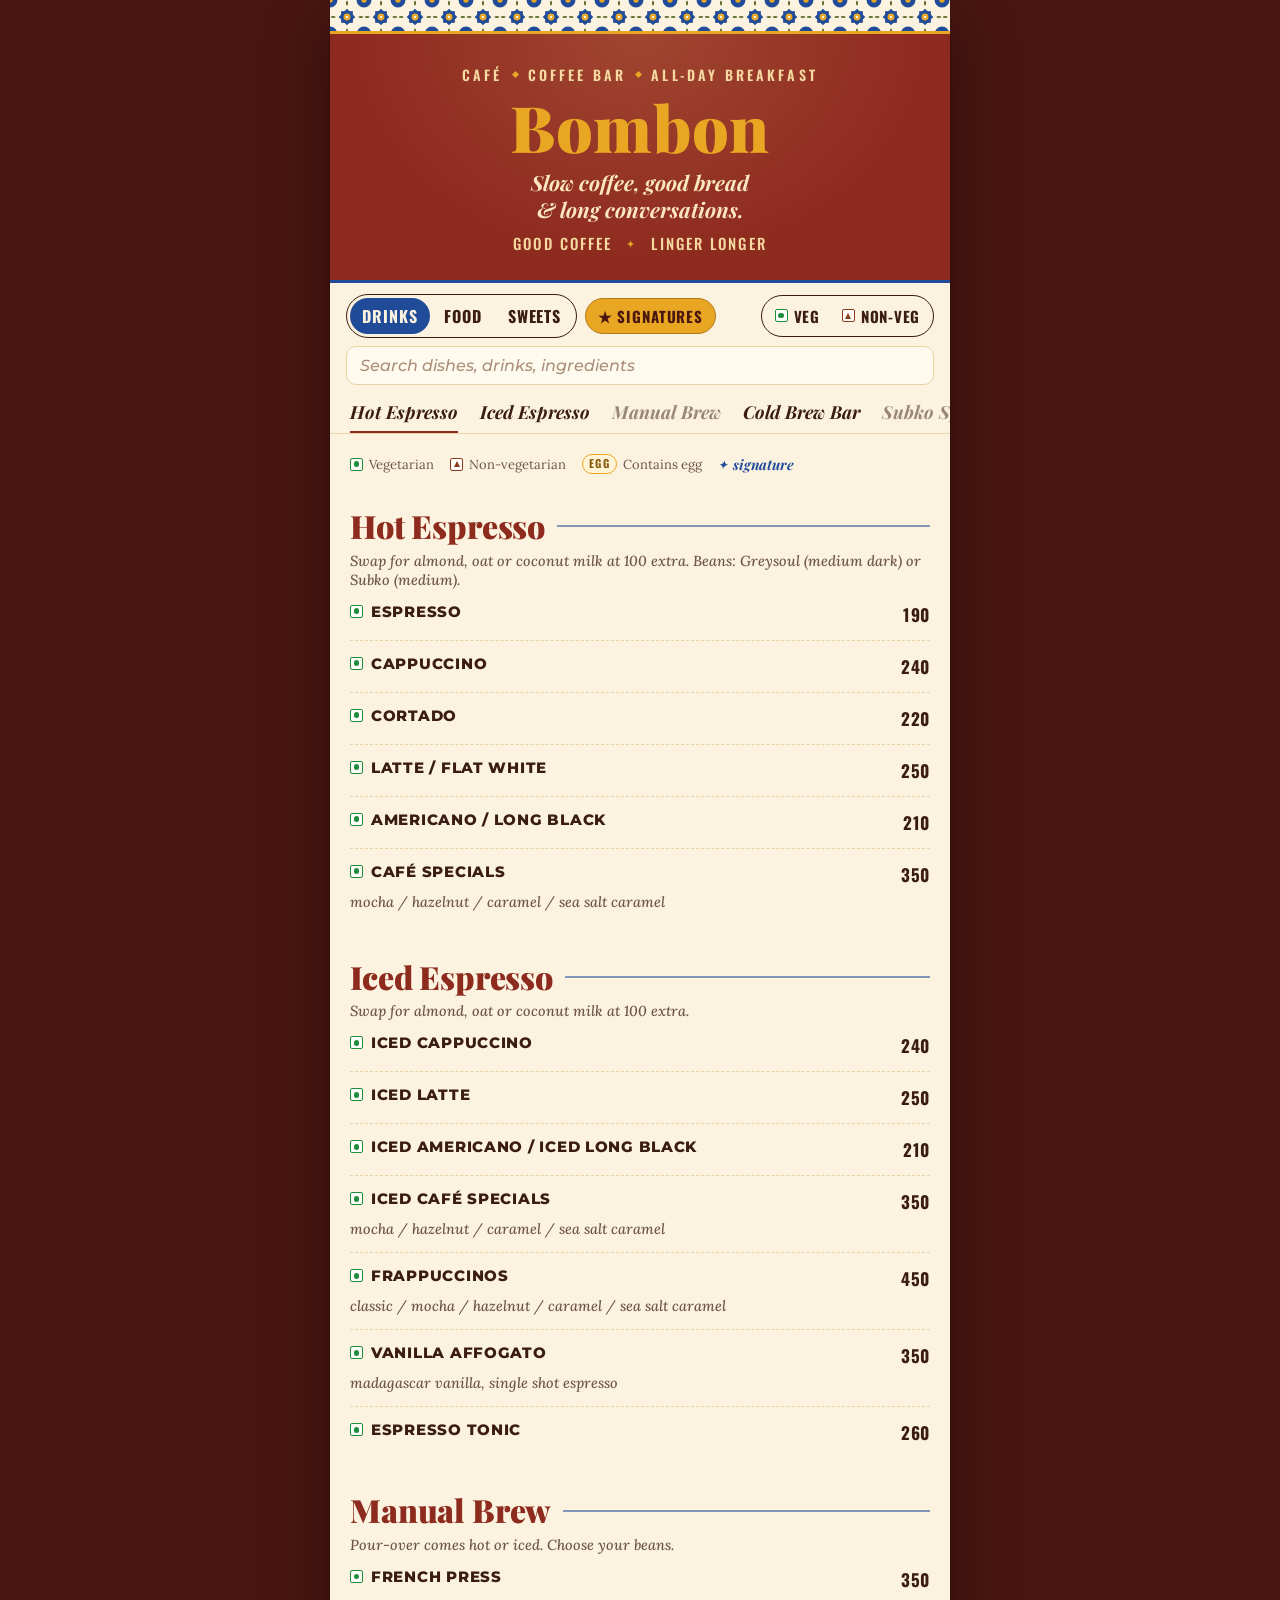
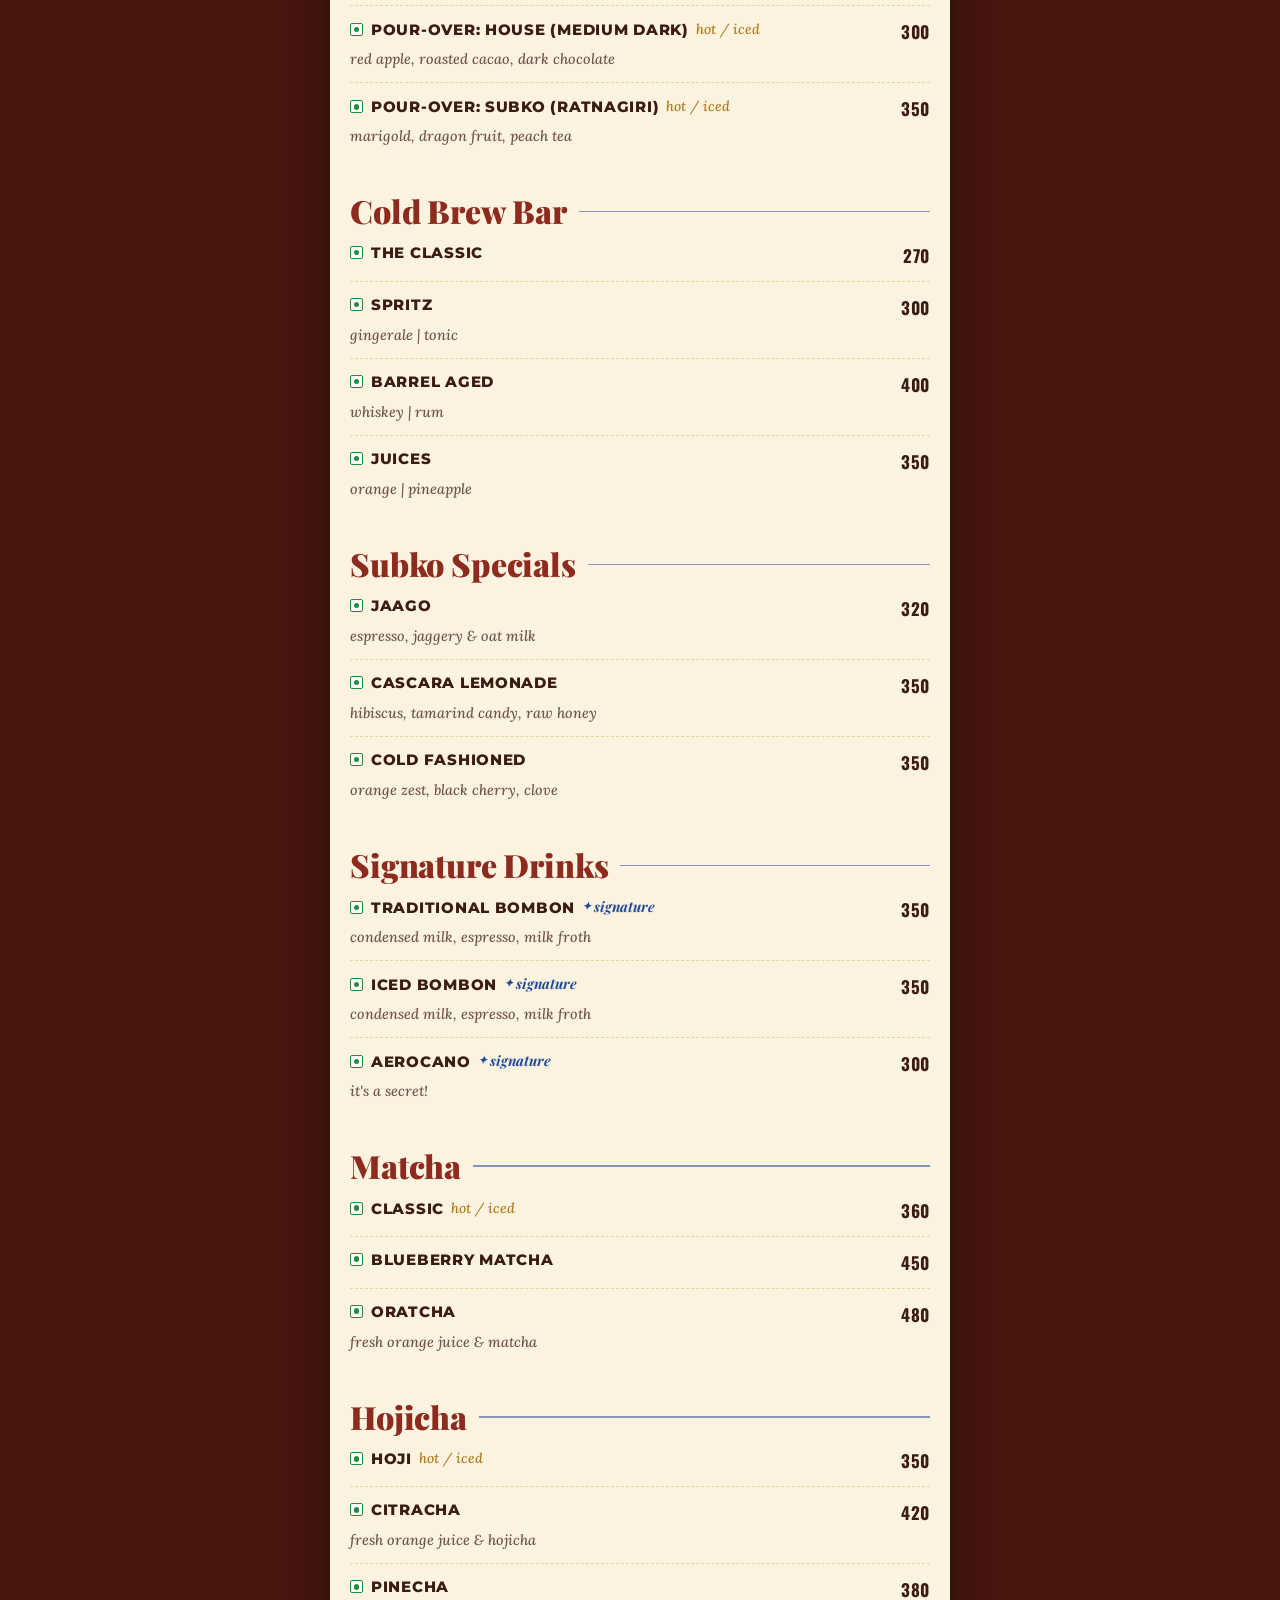
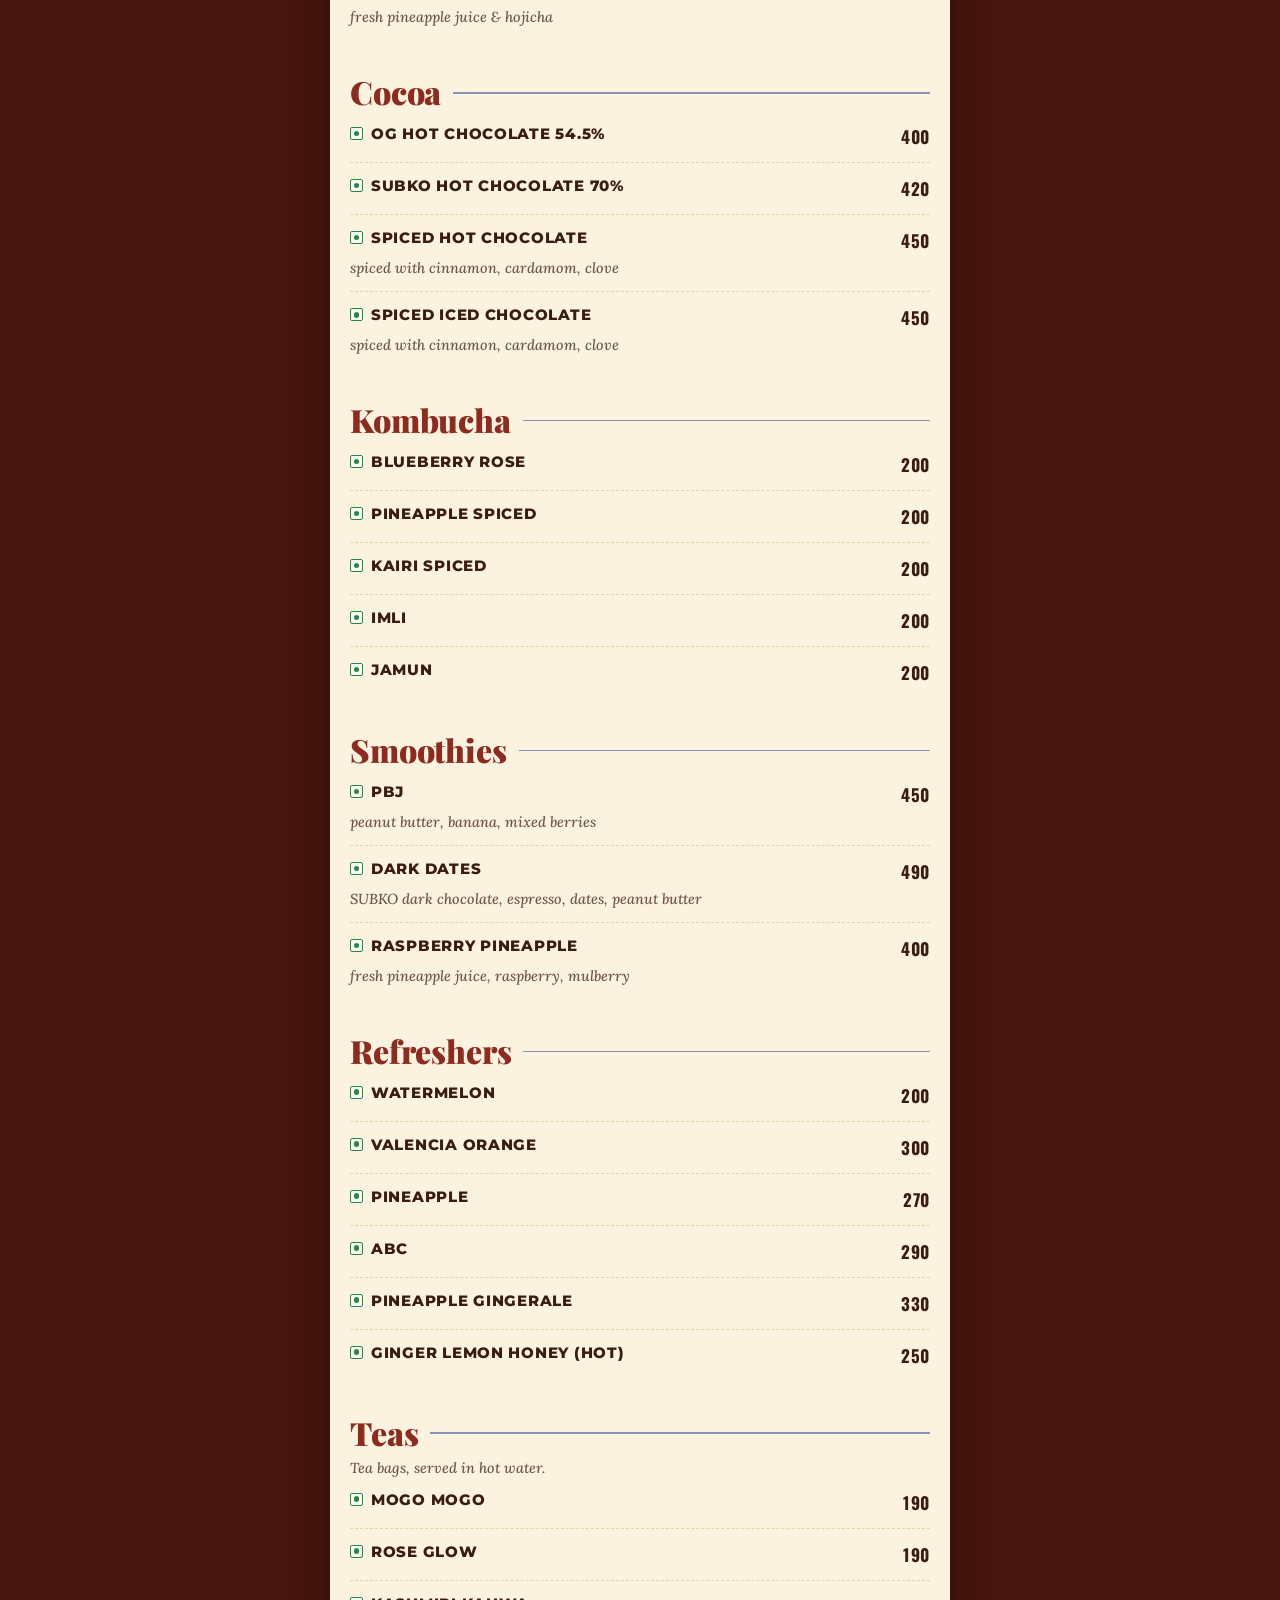
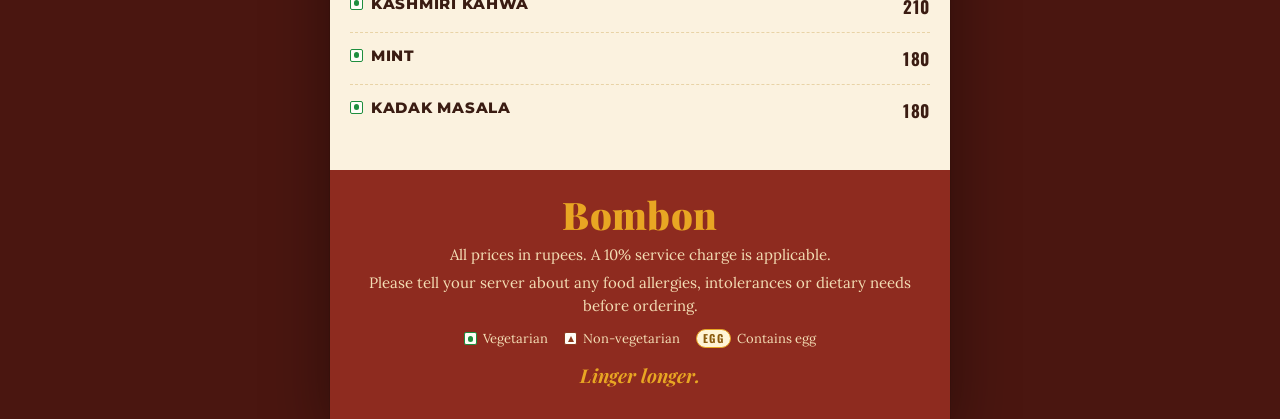
==== commit 64c2f35c: "Merge bold English menu Co-Authored-By: Claude Opus 5.5 <noreply@anthropic.com>" ====
--- a/index.html
+++ b/index.html
@@ -8,7 +8,7 @@
 <meta name="theme-color" content="#8E2B1F">
 <link rel="preconnect" href="https://fonts.googleapis.com">
 <link rel="preconnect" href="https://fonts.gstatic.com" crossorigin>
-<link rel="stylesheet" href="https://fonts.googleapis.com/css2?family=Abril+Fatface&family=Yellowtail&family=Oswald:wght@300;500;600&family=Josefin+Sans:wght@600;700&family=EB+Garamond:ital,wght@0,400;0,500;1,400;1,500&display=swap">
+<link rel="stylesheet" href="https://fonts.googleapis.com/css2?family=Playfair+Display:ital,wght@0,700;0,800;0,900;1,700;1,800&family=Oswald:wght@500;600;700&family=Montserrat:wght@600;700;800&family=Lora:ital,wght@0,500;1,500&display=swap">
 <link rel="stylesheet" href="styles.css">
 </head>
 <body>
@@ -16,10 +16,10 @@
 <div class="book">
   <div class="tiles" aria-hidden="true"></div>
   <header class="cover">
-    <div class="kicker">Café <i></i> Barra de café <i></i> Desayunos</div>
+    <div class="kicker">Café <i></i> Coffee Bar <i></i> All-Day Breakfast</div>
     <h1 class="wordmark">Bombon</h1>
     <div class="line">Slow coffee, good bread &amp; long conversations.</div>
-    <div class="facts"><span>All-day breakfast</span><span>Quédate un rato más</span></div>
+    <div class="facts"><span>Good coffee</span><span>Linger longer</span></div>
   </header>
 
   <div class="bar" id="bar">
@@ -48,7 +48,7 @@
     <div>All prices in rupees. A 10% service charge is applicable.</div>
     <div>Please tell your server about any food allergies, intolerances or dietary needs before ordering.</div>
     <div class="legend foot-legend"><span><span class="mark veg"></span>Vegetarian</span><span><span class="mark nonveg"></span>Non-vegetarian</span><span><span class="tag egg">EGG</span>Contains egg</span></div>
-    <div class="concept">¡Quédate un rato más!</div>
+    <div class="concept">Linger longer.</div>
   </footer>
 </div>
 
--- a/styles.css
+++ b/styles.css
@@ -1,8 +1,9 @@
 /* ============================================================
    BOMBON — Spanish café menu
    Colours: pimentón red, saffron, azulejo cobalt, olive, crema paper.
-   Fonts: Abril Fatface (wordmark), Yellowtail (script), Oswald (labels),
-          Josefin Sans (dish names), EB Garamond (descriptions).
+   Fonts (all bold): Playfair Display Black (wordmark, section titles),
+          Oswald Bold (labels, prices), Montserrat ExtraBold (dish names),
+          Lora Medium Italic (descriptions).
    ============================================================ */
 :root {
   color-scheme: light;
@@ -20,11 +21,11 @@
   --veg: #1E8E3E;
   --nonveg: #8B3A1E;
   --accent: var(--cobalto);
-  --wordmark: "Abril Fatface", "Didot", Georgia, serif;
-  --script: "Yellowtail", "Brush Script MT", cursive;
+  --wordmark: "Playfair Display", "Didot", Georgia, serif;
+  --display: "Playfair Display", Georgia, serif;
   --cond: "Oswald", "Avenir Next Condensed", "Arial Narrow", sans-serif;
-  --sans: "Josefin Sans", "Futura", "Helvetica Neue", system-ui, sans-serif;
-  --serif: "EB Garamond", Garamond, Georgia, serif;
+  --sans: "Montserrat", "Helvetica Neue", system-ui, sans-serif;
+  --serif: "Lora", Georgia, serif;
   /* Andalusian azulejo: cobalt eight-point star, saffron centre and corners, olive leaves */
   --tile: url("data:image/svg+xml,%3Csvg xmlns='http://www.w3.org/2000/svg' width='64' height='64' viewBox='0 0 64 64'%3E%3Crect width='64' height='64' fill='%23FBF2DF'/%3E%3Cg fill='%231F4B99'%3E%3Crect x='21' y='21' width='22' height='22'/%3E%3Cpath d='M32 16.4L47.6 32 32 47.6 16.4 32z'/%3E%3Cpath d='M0 0h14a14 14 0 0 1-14 14zM64 0v14A14 14 0 0 1 50 0zM0 64V50a14 14 0 0 1 14 14zM64 64H50a14 14 0 0 1 14-14z'/%3E%3C/g%3E%3Ccircle cx='32' cy='32' r='6.5' fill='%23E8A623'/%3E%3Ccircle cx='32' cy='32' r='2.4' fill='%23FBF2DF'/%3E%3Cg fill='%23E8A623'%3E%3Ccircle cx='0' cy='0' r='5'/%3E%3Ccircle cx='64' cy='0' r='5'/%3E%3Ccircle cx='0' cy='64' r='5'/%3E%3Ccircle cx='64' cy='64' r='5'/%3E%3C/g%3E%3Cg fill='%235F6E2C'%3E%3Cellipse cx='32' cy='6' rx='2' ry='4.5'/%3E%3Cellipse cx='32' cy='58' rx='2' ry='4.5'/%3E%3Cellipse cx='6' cy='32' rx='4.5' ry='2'/%3E%3Cellipse cx='58' cy='32' rx='4.5' ry='2'/%3E%3C/g%3E%3C/svg%3E");
 }
@@ -44,34 +45,34 @@
   background: var(--rojo); color: var(--azafran); padding: 30px 20px 26px; text-align: center; display: grid; justify-items: center; gap: 8px;
   background-image: radial-gradient(ellipse at 50% 0%, rgba(255,210,140,.16), transparent 65%);
 }
-.wordmark { font-family: var(--wordmark); font-weight: 400; font-size: 68px; line-height: 1; letter-spacing: .01em; margin: 2px 0 0; }
-.cover .kicker { font-family: var(--cond); font-weight: 500; font-size: 14px; letter-spacing: .22em; text-transform: uppercase; display: flex; gap: 10px; align-items: center; color: #F6D9A0; }
+.wordmark { font-family: var(--wordmark); font-weight: 900; font-size: 64px; line-height: 1; letter-spacing: .01em; margin: 2px 0 0; }
+.cover .kicker { font-family: var(--cond); font-weight: 600; font-size: 14px; letter-spacing: .22em; text-transform: uppercase; display: flex; gap: 10px; align-items: center; color: #F6D9A0; white-space: nowrap; }
 .cover .kicker i { width: 5px; height: 5px; background: var(--azafran); transform: rotate(45deg); display: inline-block; }
-.cover .line { font-family: var(--script); font-size: 25px; line-height: 1.25; max-width: 26ch; text-wrap: balance; color: #FBE7BF; margin-top: 2px; }
-.cover .facts { display: flex; flex-wrap: wrap; justify-content: center; gap: 4px 14px; font-family: var(--cond); font-weight: 300; font-size: 15px; letter-spacing: .14em; text-transform: uppercase; color: #F6D9A0; }
+.cover .line { font-family: var(--display); font-style: italic; font-weight: 700; font-size: 21px; line-height: 1.3; max-width: 26ch; text-wrap: balance; color: #FBE7BF; margin-top: 2px; }
+.cover .facts { display: flex; flex-wrap: wrap; justify-content: center; gap: 4px 14px; font-family: var(--cond); font-weight: 500; font-size: 15px; letter-spacing: .14em; text-transform: uppercase; color: #F6D9A0; }
 .cover .facts span + span::before { content: "✦"; margin-right: 14px; color: var(--azafran); font-size: 11px; vertical-align: 2px; }
 
 /* ---------- sticky controls ---------- */
 .bar { position: sticky; top: env(safe-area-inset-top, 0px); z-index: 20; background: var(--crema); border-bottom: 1px solid var(--line); box-shadow: inset 0 3px 0 var(--accent); transition: box-shadow .25s; }
-.table-strip { padding: 7px 16px 6px; background: var(--rojo); color: var(--azafran); text-align: center; font-family: var(--cond); font-weight: 500; font-size: 16px; letter-spacing: .2em; text-transform: uppercase; }
-.bar-top { display: flex; align-items: center; gap: 10px; padding: 14px 16px 8px; flex-wrap: wrap; }
+.table-strip { padding: 7px 16px 6px; background: var(--rojo); color: var(--azafran); text-align: center; font-family: var(--cond); font-weight: 700; font-size: 16px; letter-spacing: .2em; text-transform: uppercase; }
+.bar-top { display: flex; align-items: center; gap: 8px; padding: 14px 16px 8px; flex-wrap: wrap; }
 .tabs { display: inline-flex; border: 1px solid var(--tinta); border-radius: 999px; padding: 3px; gap: 2px; }
-.tabs button { border: 0; background: none; cursor: pointer; padding: 6px 13px; border-radius: 999px; font-family: var(--cond); font-weight: 500; font-size: 16px; letter-spacing: .1em; text-transform: uppercase; color: var(--tinta); }
+.tabs button { border: 0; background: none; cursor: pointer; padding: 6px 12px; border-radius: 999px; font-family: var(--cond); font-weight: 700; font-size: 16px; letter-spacing: .06em; text-transform: uppercase; color: var(--tinta); }
 .tabs button[aria-selected="true"] { background: var(--accent); color: var(--crema); }
-.picks-btn { display: inline-flex; align-items: center; gap: 6px; border: 1.5px solid var(--oro); background: var(--azafran); color: var(--rojo-deep); cursor: pointer; padding: 6px 14px; min-height: 36px; border-radius: 999px; font-family: var(--cond); font-weight: 500; font-size: 15px; letter-spacing: .1em; text-transform: uppercase; white-space: nowrap; }
+.picks-btn { display: inline-flex; align-items: center; gap: 6px; border: 1.5px solid var(--oro); background: var(--azafran); color: var(--rojo-deep); cursor: pointer; padding: 6px 12px; min-height: 36px; border-radius: 999px; font-family: var(--cond); font-weight: 700; font-size: 15px; letter-spacing: .06em; text-transform: uppercase; white-space: nowrap; }
 .picks-btn[aria-pressed="true"] { background: var(--rojo); border-color: var(--rojo); color: var(--azafran); }
 /* Veg | Non-veg: tap one to filter, tap it again to show everything */
 .diet { margin-left: auto; display: inline-flex; border: 1px solid var(--tinta); border-radius: 999px; padding: 3px; gap: 2px; }
-.diet button { display: inline-flex; align-items: center; gap: 6px; border: 0; background: none; cursor: pointer; padding: 6px 11px; border-radius: 999px; font-family: var(--cond); font-weight: 500; font-size: 15px; letter-spacing: .08em; text-transform: uppercase; color: var(--tinta); white-space: nowrap; }
+.diet button { display: inline-flex; align-items: center; gap: 6px; border: 0; background: none; cursor: pointer; padding: 6px 10px; border-radius: 999px; font-family: var(--cond); font-weight: 700; font-size: 15px; letter-spacing: .05em; text-transform: uppercase; color: var(--tinta); white-space: nowrap; }
 .diet button[aria-pressed="true"][data-diet="veg"] { background: var(--veg); color: #fff; }
 .diet button[aria-pressed="true"][data-diet="nonveg"] { background: var(--nonveg); color: #fff; }
 .search { padding: 0 16px 10px; }
-.search input { width: 100%; font: 500 16px var(--serif); color: var(--tinta); background: #FFFAEE; border: 1.5px solid var(--line); border-radius: 10px; padding: 9px 13px; }
+.search input { width: 100%; font: 500 16px var(--sans); color: var(--tinta); background: #FFFAEE; border: 1.5px solid var(--line); border-radius: 10px; padding: 9px 13px; }
 .search input::placeholder { color: #A98E78; font-style: italic; }
 .search input:focus { outline: none; border-color: var(--cobalto); }
 .chips { display: flex; gap: 22px; overflow-x: auto; padding: 0 20px; scrollbar-width: none; }
 .chips::-webkit-scrollbar { display: none; }
-.chip { flex: none; border: 0; background: none; cursor: pointer; padding: 6px 0 9px; font-family: var(--script); font-size: 21px; line-height: 1.1; white-space: nowrap; color: var(--tinta); opacity: .5; border-bottom: 2px solid transparent; transition: opacity .2s, border-color .2s; }
+.chip { flex: none; border: 0; background: none; cursor: pointer; padding: 8px 0 9px; font-family: var(--display); font-style: italic; font-weight: 700; font-size: 18px; line-height: 1.1; white-space: nowrap; color: var(--tinta); opacity: .5; border-bottom: 2px solid transparent; transition: opacity .2s, border-color .2s; }
 .chip:hover { opacity: .8; }
 .chip.on { opacity: 1; border-bottom-color: var(--rojo); }
 
@@ -83,9 +84,9 @@
 .mark.nonveg { color: var(--nonveg); }
 .mark.nonveg::after { width: 0; height: 0; border-left: 3.5px solid transparent; border-right: 3.5px solid transparent; border-bottom: 6px solid currentColor; }
 .diet button[aria-pressed="true"] .mark { border-color: #fff; }
-.tag { font-family: var(--cond); font-weight: 500; font-size: 11px; letter-spacing: .12em; padding: 1px 6px; border-radius: 999px; border: 1px solid; line-height: 1.4; }
+.tag { font-family: var(--cond); font-weight: 700; font-size: 11px; letter-spacing: .12em; padding: 1px 6px; border-radius: 999px; border: 1px solid; line-height: 1.4; }
 .tag.egg { color: #8A5A0E; border-color: var(--azafran); background: #FFF4D6; }
-.sig { font-family: var(--script); font-size: 17px; letter-spacing: 0; text-transform: none; font-weight: 400; color: var(--cobalto); }
+.sig { font-family: var(--display); font-style: italic; font-size: 14px; letter-spacing: 0; text-transform: none; font-weight: 700; color: var(--cobalto); }
 .sig::before { content: "✦ "; font-size: 11px; vertical-align: 2px; }
 
 /* ---------- pages ---------- */
@@ -94,41 +95,41 @@
 .legend > span { display: inline-flex; align-items: center; gap: 6px; }
 section.sec { padding-top: 34px; }
 .sec-head { display: flex; align-items: baseline; gap: 12px; flex-wrap: wrap; }
-.sec-head h2 { margin: 0; font-family: var(--script); font-weight: 400; font-size: 40px; line-height: 1.1; color: var(--rojo); }
+.sec-head h2 { margin: 0; font-family: var(--display); font-weight: 900; font-size: 32px; line-height: 1.15; letter-spacing: -.005em; color: var(--rojo); }
 .sec-head .en { font-family: var(--serif); font-style: italic; font-size: 18px; color: var(--ink-soft); letter-spacing: .02em; }
 .sec-head::after { content: ""; flex: 1 1 40px; height: 1.5px; background: var(--accent); opacity: .55; align-self: center; }
-.sec-note { margin: 6px 0 0; font-family: var(--serif); font-size: 15.5px; color: var(--ink-soft); font-style: italic; }
+.sec-note { margin: 6px 0 0; font-family: var(--serif); font-weight: 500; font-size: 14.5px; color: var(--ink-soft); font-style: italic; }
 .item { display: grid; grid-template-columns: 1fr auto; gap: 4px 14px; padding: 13px 0; border-bottom: 1px dashed var(--line); }
 .item:last-child { border-bottom: 0; }
-.item h3 { margin: 0; font-family: var(--sans); font-weight: 700; font-size: 15px; letter-spacing: .06em; text-transform: uppercase; line-height: 1.45; color: var(--tinta); }
+.item h3 { margin: 0; font-family: var(--sans); font-weight: 800; font-size: 14.5px; letter-spacing: .05em; text-transform: uppercase; line-height: 1.45; color: var(--tinta); }
 /* flowing text, so the diet mark stays at the start of the first line of a long name */
 .item h3 > .mark, .oline-name > .mark { margin-right: 8px; vertical-align: -1px; }
 .item h3 > .tag, .item h3 > .sig, .item h3 > .opt { display: inline-block; margin-left: 7px; vertical-align: 1px; }
-.item h3 .opt { font-family: var(--serif); font-style: italic; font-weight: 400; font-size: 15px; letter-spacing: 0; text-transform: none; color: var(--oro); }
-.item .price { font-family: var(--cond); font-weight: 500; font-size: 17px; font-variant-numeric: tabular-nums; text-align: right; white-space: nowrap; letter-spacing: .04em; color: var(--tinta); }
+.item h3 .opt { font-family: var(--serif); font-style: italic; font-weight: 500; font-size: 14px; letter-spacing: 0; text-transform: none; color: var(--oro); }
+.item .price { font-family: var(--cond); font-weight: 700; font-size: 17px; font-variant-numeric: tabular-nums; text-align: right; white-space: nowrap; letter-spacing: .04em; color: var(--tinta); }
 .item .price.ask { font-family: var(--serif); font-weight: 400; font-style: italic; font-size: 15px; color: var(--ink-soft); letter-spacing: 0; }
-.item p { grid-column: 1 / -1; margin: 0; font-family: var(--serif); font-style: italic; font-size: 16px; line-height: 1.45; color: var(--ink-soft); max-width: 58ch; }
+.item p { grid-column: 1 / -1; margin: 0; font-family: var(--serif); font-style: italic; font-weight: 500; font-size: 14.5px; line-height: 1.45; color: var(--ink-soft); max-width: 58ch; }
 .extras { margin-top: 16px; border: 1.5px solid var(--rojo); background: #FFF8E6; }
-.extras b { display: block; background: var(--rojo); color: var(--crema); padding: 7px 12px; font-family: var(--cond); font-weight: 500; font-size: 14px; letter-spacing: .12em; text-transform: uppercase; }
+.extras b { display: block; background: var(--rojo); color: var(--crema); padding: 7px 12px; font-family: var(--cond); font-weight: 700; font-size: 14px; letter-spacing: .12em; text-transform: uppercase; }
 .extras ul { list-style: none; margin: 0; padding: 6px 12px 8px; display: grid; grid-template-columns: repeat(auto-fill, minmax(210px, 1fr)); gap: 0 18px; }
-.extras li { display: flex; align-items: center; gap: 8px; padding: 6px 0; font-family: var(--serif); font-size: 15.5px; border-bottom: 1px dotted var(--line); }
+.extras li { display: flex; align-items: center; gap: 8px; padding: 6px 0; font-family: var(--sans); font-weight: 600; font-size: 14px; border-bottom: 1px dotted var(--line); }
 .extras li span.n { flex: 1; }
-.extras li span.p { font-family: var(--cond); font-weight: 500; font-variant-numeric: tabular-nums; }
+.extras li span.p { font-family: var(--cond); font-weight: 700; font-variant-numeric: tabular-nums; }
 
 /* ★ Signatures view */
-.picks-intro { margin: 8px 0 4px; font-family: var(--serif); font-style: italic; font-size: 16px; line-height: 1.5; color: var(--ink-soft); max-width: 52ch; }
+.picks-intro { margin: 8px 0 4px; font-family: var(--serif); font-style: italic; font-weight: 500; font-size: 15px; line-height: 1.5; color: var(--ink-soft); max-width: 52ch; }
 .pick { grid-template-columns: 34px 1fr auto; }
-.pick .rank { grid-row: span 3; font-family: var(--script); font-size: 30px; line-height: 1; color: var(--oro); }
-.pick .from { grid-column: 2 / -1; font-family: var(--cond); font-size: 12.5px; letter-spacing: .12em; text-transform: uppercase; color: var(--cobalto); }
+.pick .rank { grid-row: span 3; font-family: var(--display); font-weight: 900; font-size: 26px; line-height: 1; color: var(--oro); }
+.pick .from { grid-column: 2 / -1; font-family: var(--cond); font-weight: 600; font-size: 12.5px; letter-spacing: .12em; text-transform: uppercase; color: var(--cobalto); }
 .pick p { grid-column: 2 / -1; }
-.pick .jump { grid-column: 2 / -1; justify-self: start; border: 0; background: none; padding: 4px 0; cursor: pointer; font-family: var(--cond); font-size: 13px; letter-spacing: .12em; text-transform: uppercase; color: var(--rojo); text-decoration: underline; text-underline-offset: 3px; }
-.empty { text-align: center; padding: 44px 10px; font-family: var(--script); font-size: 26px; color: var(--ink-soft); }
-.empty button { display: block; margin: 14px auto 0; border: 1.5px solid var(--rojo); background: none; border-radius: 999px; padding: 8px 18px; min-height: 44px; cursor: pointer; font-family: var(--cond); font-size: 15px; letter-spacing: .1em; text-transform: uppercase; color: var(--rojo); }
+.pick .jump { grid-column: 2 / -1; justify-self: start; border: 0; background: none; padding: 4px 0; cursor: pointer; font-family: var(--cond); font-weight: 600; font-size: 13px; letter-spacing: .12em; text-transform: uppercase; color: var(--rojo); text-decoration: underline; text-underline-offset: 3px; }
+.empty { text-align: center; padding: 44px 10px; font-family: var(--display); font-style: italic; font-weight: 700; font-size: 21px; color: var(--ink-soft); }
+.empty button { display: block; margin: 14px auto 0; border: 1.5px solid var(--rojo); background: none; border-radius: 999px; padding: 8px 18px; min-height: 44px; cursor: pointer; font-family: var(--cond); font-weight: 700; font-size: 15px; letter-spacing: .1em; text-transform: uppercase; color: var(--rojo); font-style: normal; }
 
 footer { background: var(--rojo); color: #F3DDB4; padding: 24px 20px 30px; text-align: center; font-family: var(--serif); font-size: 15px; line-height: 1.5; display: grid; gap: 6px; justify-items: center; }
-footer .wordmark { font-size: 42px; color: var(--azafran); margin-bottom: 4px; }
+footer .wordmark { font-size: 38px; color: var(--azafran); margin-bottom: 4px; }
 footer .foot-legend { justify-content: center; color: #F3DDB4; padding-top: 6px; }
-footer .concept { font-family: var(--script); font-size: 22px; color: var(--azafran); margin-top: 6px; }
+footer .concept { font-family: var(--display); font-style: italic; font-weight: 700; font-size: 19px; color: var(--azafran); margin-top: 6px; }
 
 /* ---------- table ordering (order.js, only with ?table=N) ---------- */
 .ordering .item > .ctl { grid-column: -2; grid-row: 2 / span 3; align-self: start; justify-self: end; }
@@ -137,18 +138,18 @@
 .add {
   display: inline-flex; align-items: center; justify-content: center; gap: 6px; min-height: 44px; min-width: 84px; padding: 0 16px;
   border-radius: 999px; cursor: pointer; border: 1.5px solid var(--accent); background: transparent; color: var(--accent);
-  font-family: var(--cond); font-size: 15px; font-weight: 500; letter-spacing: .1em; text-transform: uppercase; white-space: nowrap;
+  font-family: var(--cond); font-size: 15px; font-weight: 700; letter-spacing: .1em; text-transform: uppercase; white-space: nowrap;
 }
 .stepper { display: inline-flex; align-items: center; min-height: 44px; border-radius: 999px; background: var(--accent); color: var(--crema); }
 .stepper button { width: 44px; height: 44px; border: 0; border-radius: 999px; background: none; color: inherit; cursor: pointer; font: 400 24px/1 system-ui, sans-serif; display: grid; place-items: center; padding: 0; }
-.stepper .q { min-width: 22px; text-align: center; font: 600 16px var(--cond); font-variant-numeric: tabular-nums; }
+.stepper .q { min-width: 22px; text-align: center; font: 700 16px var(--cond); font-variant-numeric: tabular-nums; }
 .add:active, .stepper button:active, .orderbar button:active, .primary:active { transform: scale(.97); }
 
 .orderbar { position: fixed; left: 0; right: 0; bottom: 0; z-index: 40; display: flex; justify-content: center; pointer-events: none; padding: 10px 12px calc(10px + env(safe-area-inset-bottom, 0px)); }
 .orderbar button {
   pointer-events: auto; width: 100%; max-width: 596px; min-height: 56px; display: flex; align-items: center; gap: 8px; padding: 0 18px;
   border: 0; border-radius: 14px; cursor: pointer; background: var(--rojo); color: var(--crema); box-shadow: 0 10px 28px rgba(0,0,0,.3);
-  font-family: var(--cond); font-size: 16px; font-weight: 500; letter-spacing: .08em; text-transform: uppercase; text-align: left;
+  font-family: var(--cond); font-size: 16px; font-weight: 700; letter-spacing: .08em; text-transform: uppercase; text-align: left;
 }
 .orderbar .dot { opacity: .6; }
 .orderbar .cta { margin-left: auto; padding-left: 10px; white-space: nowrap; color: var(--azafran); }
@@ -161,32 +162,32 @@
 @keyframes up { from { transform: translateY(24px); opacity: 0; } }
 .sheet::backdrop { background: rgba(40, 12, 6, .55); }
 .s-head { display: flex; align-items: center; justify-content: space-between; gap: 12px; padding: 12px 10px 8px 20px; border-bottom: 1px solid var(--line); }
-.s-head h2 { margin: 0; font-family: var(--script); font-weight: 400; font-size: 34px; line-height: 1.15; color: var(--rojo); }
-.s-head .pill { font-family: var(--cond); font-size: 14px; letter-spacing: .14em; text-transform: uppercase; background: var(--rojo); color: var(--azafran); border-radius: 999px; padding: 3px 10px; margin-left: 8px; vertical-align: 6px; }
+.s-head h2 { margin: 0; font-family: var(--display); font-weight: 900; font-size: 28px; line-height: 1.15; color: var(--rojo); }
+.s-head .pill { font-family: var(--cond); font-weight: 700; font-size: 14px; letter-spacing: .14em; text-transform: uppercase; background: var(--rojo); color: var(--azafran); border-radius: 999px; padding: 3px 10px; margin-left: 8px; vertical-align: 6px; }
 .x { width: 44px; height: 44px; flex: none; border: 0; border-radius: 999px; background: none; font-size: 30px; line-height: 1; cursor: pointer; color: var(--ink-soft); }
 .s-body { flex: 1; overflow-y: auto; overscroll-behavior: contain; padding: 4px 20px 12px; }
 .s-foot { padding: 12px 20px calc(14px + env(safe-area-inset-bottom, 0px)); border-top: 1px solid var(--line); }
 .oline { display: grid; grid-template-columns: 1fr auto; gap: 6px 12px; padding: 14px 0; border-bottom: 1px dashed var(--line); }
-.oline-name { font-family: var(--sans); font-weight: 700; font-size: 15px; letter-spacing: .05em; text-transform: uppercase; line-height: 1.4; }
-.oline-total { font-family: var(--cond); font-weight: 500; font-size: 17px; font-variant-numeric: tabular-nums; text-align: right; }
+.oline-name { font-family: var(--sans); font-weight: 800; font-size: 14.5px; letter-spacing: .05em; text-transform: uppercase; line-height: 1.4; }
+.oline-total { font-family: var(--cond); font-weight: 700; font-size: 17px; font-variant-numeric: tabular-nums; text-align: right; }
 .oline-actions { grid-column: 1 / -1; display: flex; align-items: center; gap: 10px 14px; flex-wrap: wrap; }
 .oline-note { flex: 1; min-width: 150px; min-height: 44px; padding: 8px 12px; border-radius: 10px; border: 1.5px solid var(--line); background: #fff; font: 16px var(--serif); }
 .oline-note:focus, .fld input:focus, .fld textarea:focus { outline: none; border-color: var(--cobalto); }
-.fld { display: block; margin-top: 14px; font-family: var(--cond); font-weight: 500; font-size: 14px; letter-spacing: .08em; text-transform: uppercase; }
+.fld { display: block; margin-top: 14px; font-family: var(--cond); font-weight: 700; font-size: 14px; letter-spacing: .08em; text-transform: uppercase; }
 .fld em { font-family: var(--serif); font-size: 15px; letter-spacing: 0; text-transform: none; color: var(--ink-soft); }
 .fld input, .fld textarea { display: block; width: 100%; margin-top: 6px; min-height: 48px; padding: 10px 12px; border-radius: 10px; border: 1.5px solid var(--line); background: #fff; font: 16px/1.4 var(--serif); letter-spacing: 0; text-transform: none; resize: vertical; }
 .sum { display: grid; grid-template-columns: 1fr auto; gap: 6px 0; padding: 14px 0 0; font-size: 16px; font-variant-numeric: tabular-nums; }
-.sum > span:nth-child(even) { text-align: right; padding-left: 12px; font-family: var(--cond); font-weight: 500; }
-.sum .grand { padding-top: 8px; margin-top: 2px; border-top: 1.5px solid currentColor; font-weight: 600; font-size: 18px; }
+.sum > span:nth-child(even) { text-align: right; padding-left: 12px; font-family: var(--cond); font-weight: 700; }
+.sum .grand { padding-top: 8px; margin-top: 2px; border-top: 1.5px solid currentColor; font-weight: 700; font-size: 18px; }
 .fine { margin: 10px 0 0; font-style: italic; font-size: 14px; color: var(--ink-soft); text-align: center; }
-.primary { width: 100%; min-height: 54px; border: 0; border-radius: 12px; cursor: pointer; background: var(--rojo); color: var(--crema); font-family: var(--cond); font-size: 18px; font-weight: 500; letter-spacing: .1em; text-transform: uppercase; }
+.primary { width: 100%; min-height: 54px; border: 0; border-radius: 12px; cursor: pointer; background: var(--rojo); color: var(--crema); font-family: var(--cond); font-size: 18px; font-weight: 700; letter-spacing: .1em; text-transform: uppercase; }
 .primary:disabled { opacity: .55; cursor: default; }
 .error { margin: 0 0 10px; padding: 10px 12px; border-radius: 10px; border: 1px solid #E3A396; background: #FBE6E1; color: #8A1C0C; font-size: 15px; line-height: 1.45; }
 .done { text-align: center; padding: 26px 0 16px; }
 .done .tick { width: 64px; height: 64px; margin: 0 auto 10px; border-radius: 50%; display: grid; place-items: center; background: var(--veg); color: #fff; font-size: 32px; }
-.done h3 { margin: 0 0 6px; font-family: var(--script); font-weight: 400; font-size: 34px; color: var(--rojo); }
+.done h3 { margin: 0 0 6px; font-family: var(--display); font-weight: 900; font-size: 30px; color: var(--rojo); }
 .done p { margin: 0 0 6px; font-size: 17px; }
-.done .ref { font-family: var(--cond); letter-spacing: .1em; text-transform: uppercase; font-size: 14px; color: var(--ink-soft); }
+.done .ref { font-family: var(--cond); font-weight: 600; letter-spacing: .1em; text-transform: uppercase; font-size: 14px; color: var(--ink-soft); }
 
 @media (max-width: 420px) {
   .bar-top { gap: 8px; padding: 12px 12px 8px; }
@@ -195,7 +196,9 @@
   .diet { margin-left: 0; }
   .search { padding: 0 12px 10px; }
   .pages { padding: 4px 16px 34px; }
-  .wordmark { font-size: 58px; }
+  .wordmark { font-size: 54px; }
+  .cover .kicker { font-size: 12px; letter-spacing: .14em; gap: 8px; }
+  .sec-head h2 { font-size: 28px; }
   .orderbar .tbl { display: none; }
 }
 @media (prefers-reduced-motion: reduce) { .sheet[open] { animation: none; } .chip { transition: none; } }
@@ -208,7 +211,7 @@
   .bar, .orderbar, .sheet, .ctl, .picks-btn { display: none !important; }
   .printing-tab { break-before: page; padding-top: 10mm; }
   .printing-tab:first-child { break-before: auto; }
-  .printing-tab > h1 { margin: 0; font-family: var(--script); font-weight: 400; font-size: 46px; color: var(--rojo); text-align: center; }
+  .printing-tab > h1 { margin: 0; font-family: var(--display); font-weight: 900; font-size: 40px; color: var(--rojo); text-align: center; }
   .item { break-inside: avoid; }
   footer { break-inside: avoid; }
 }
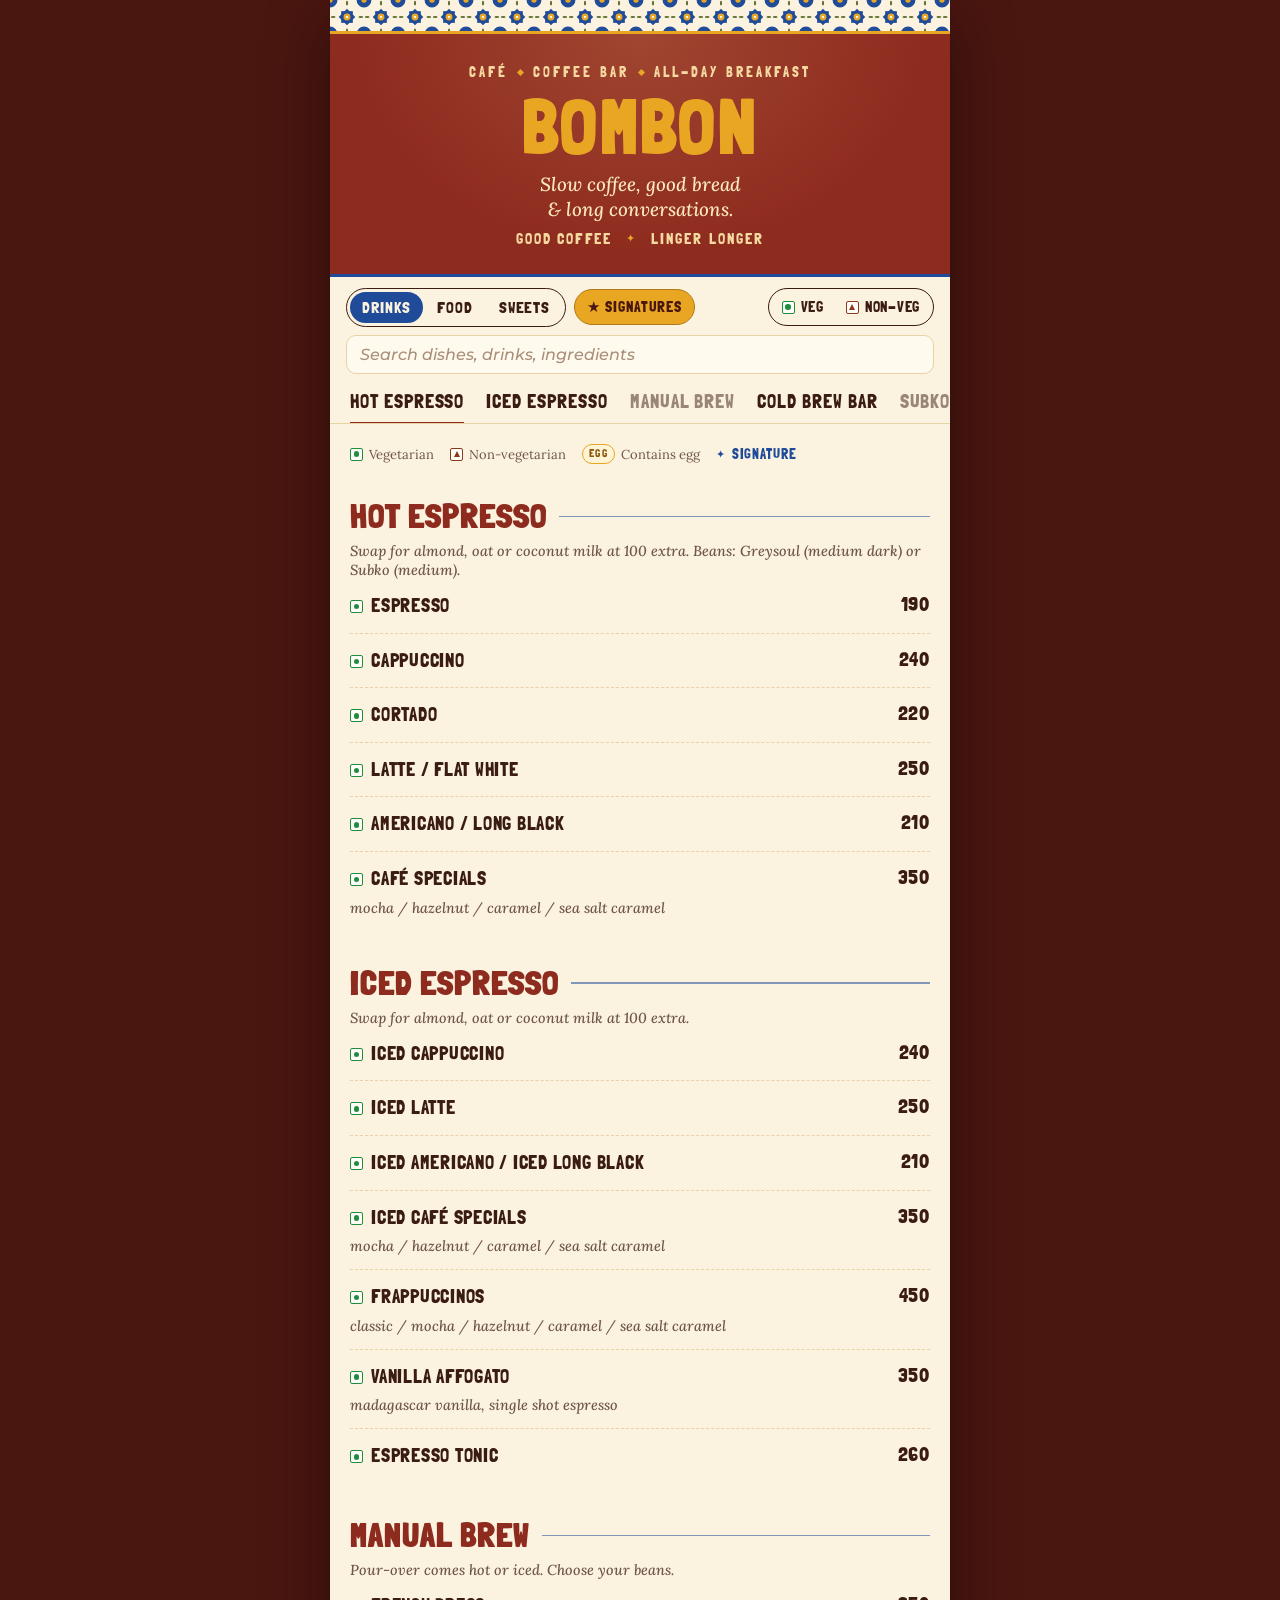
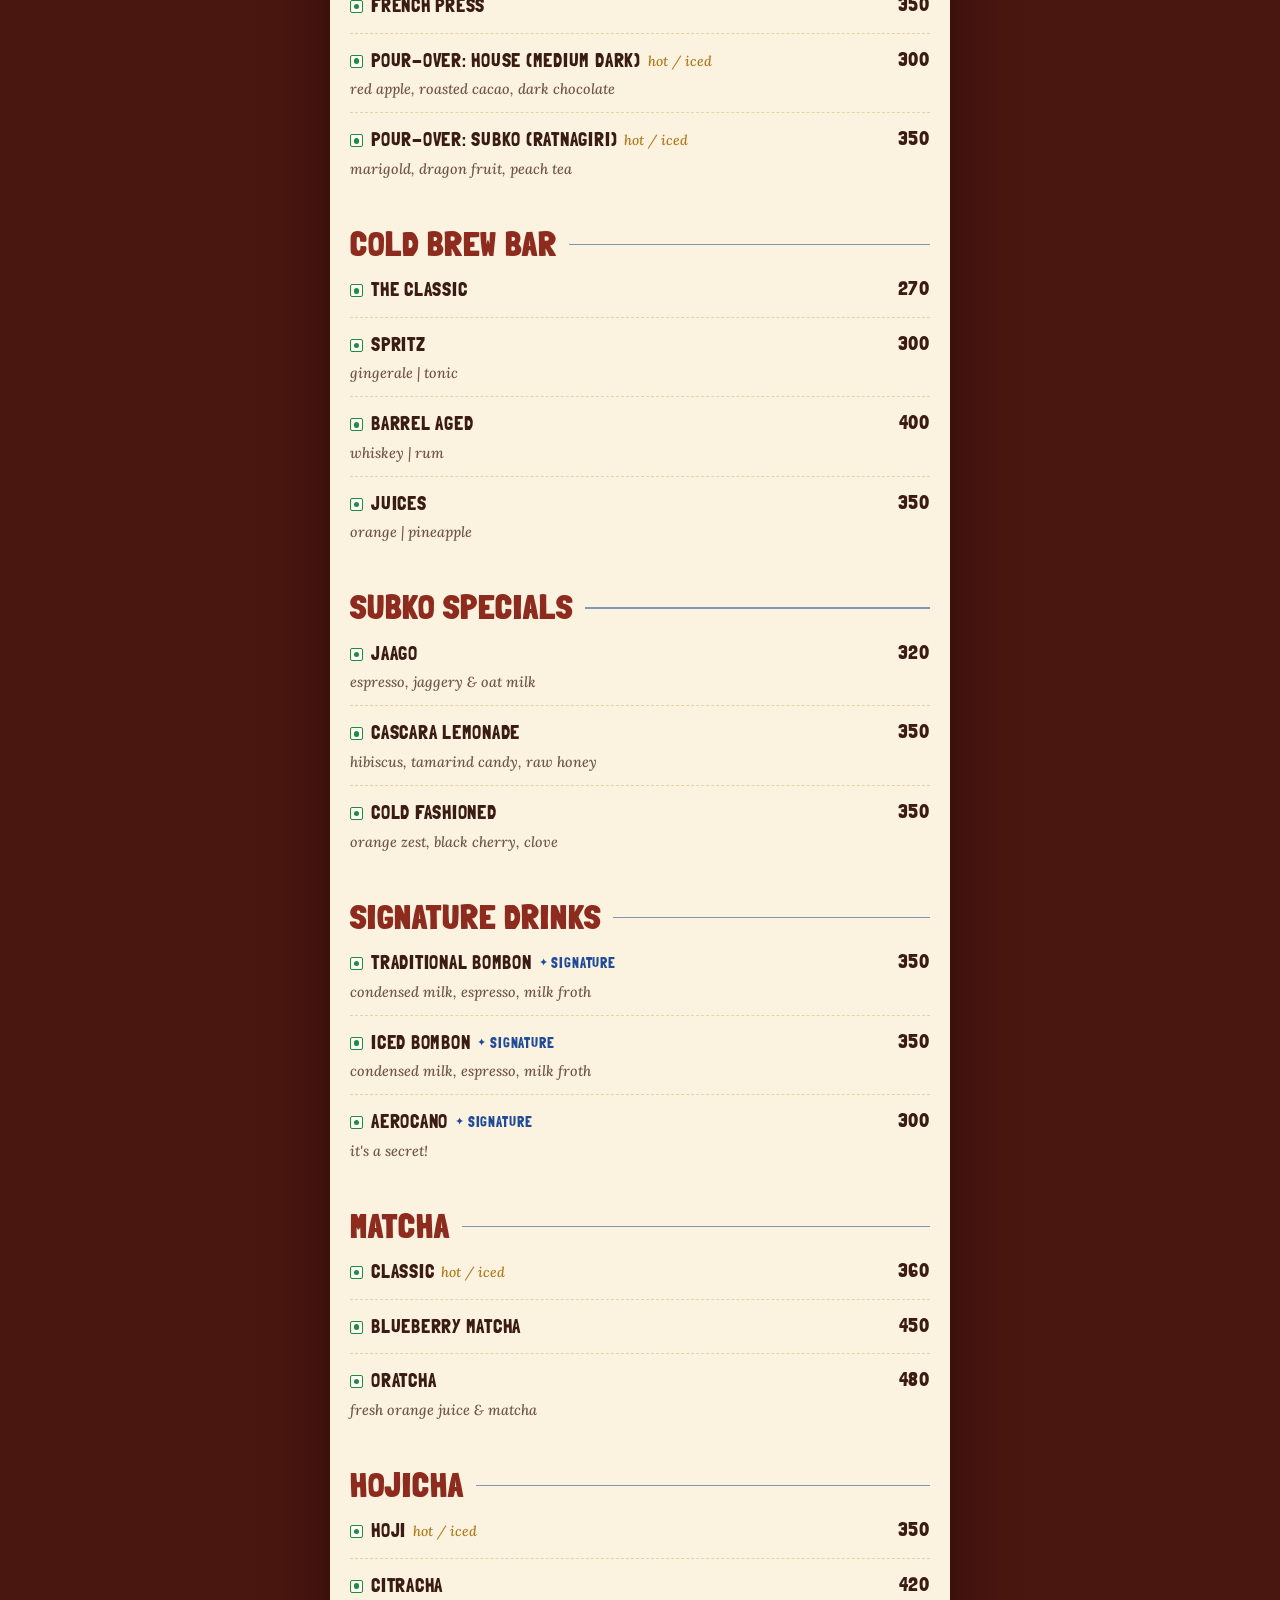
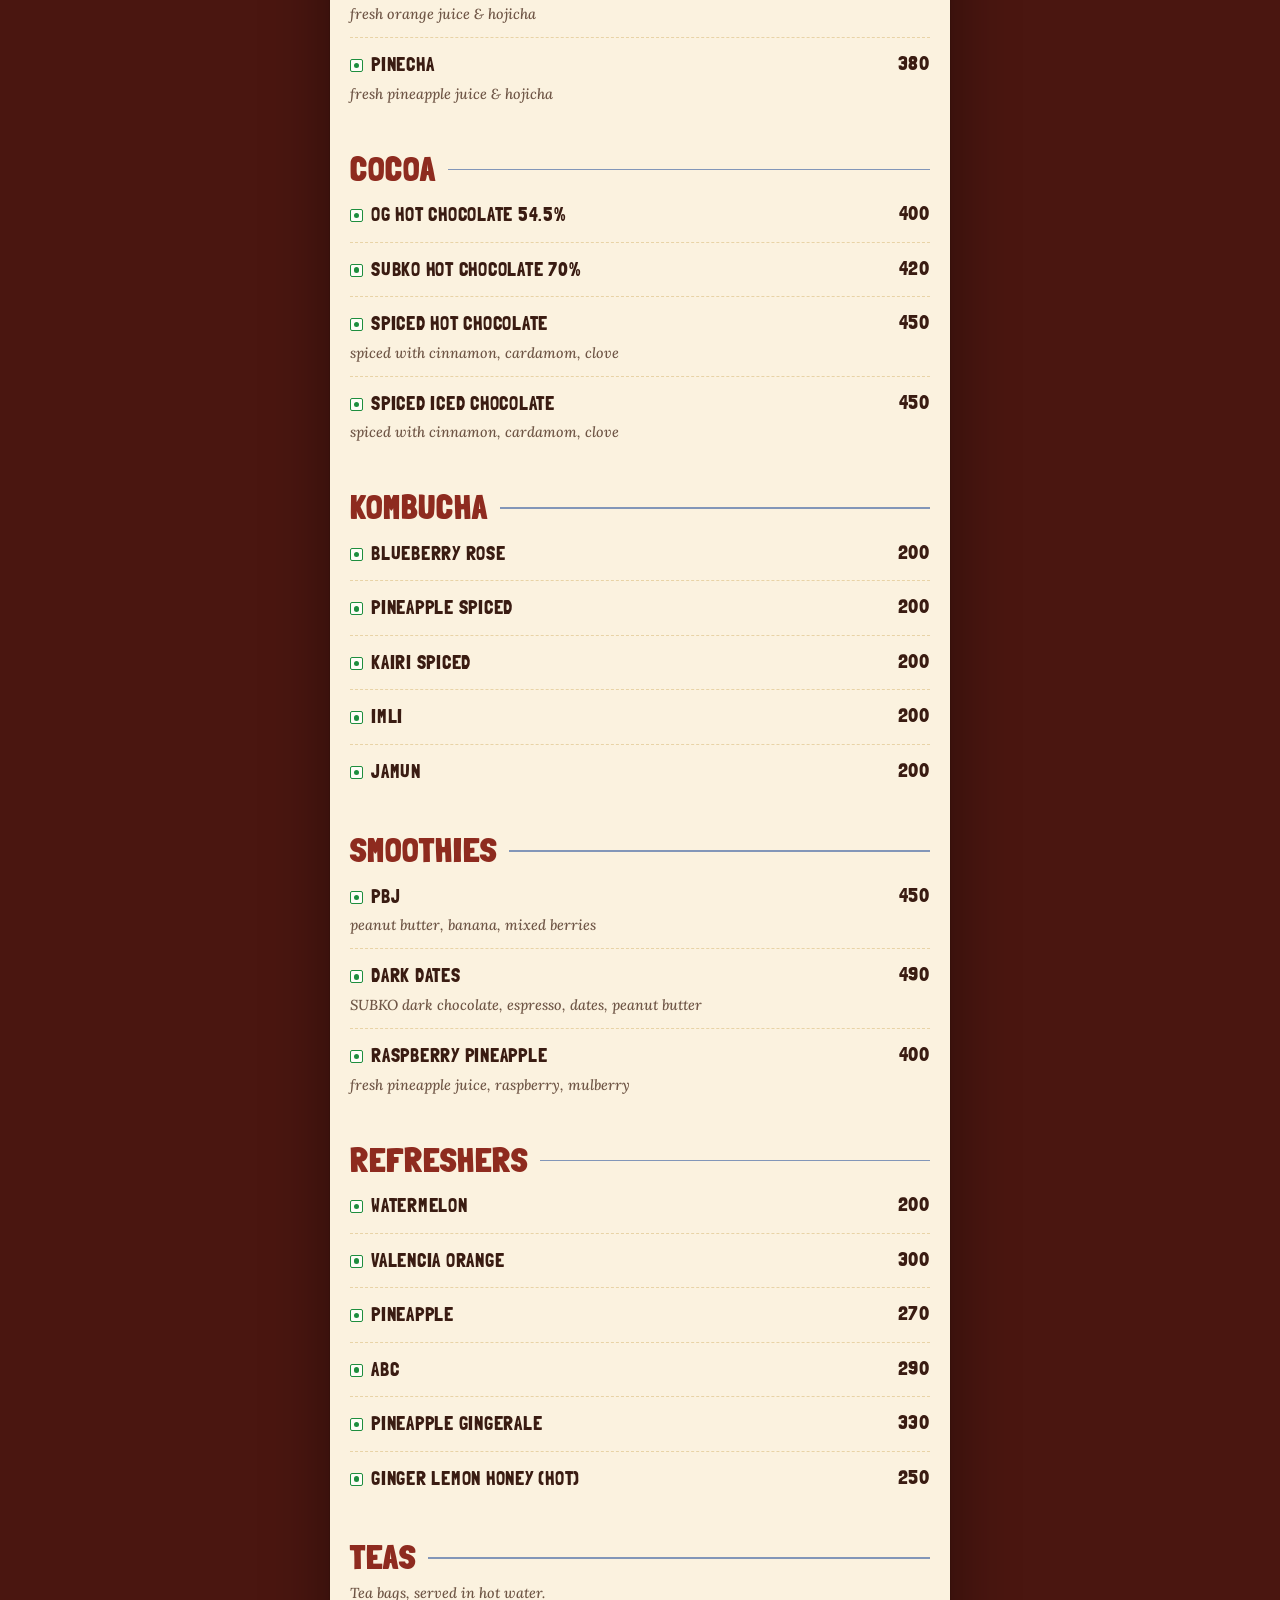
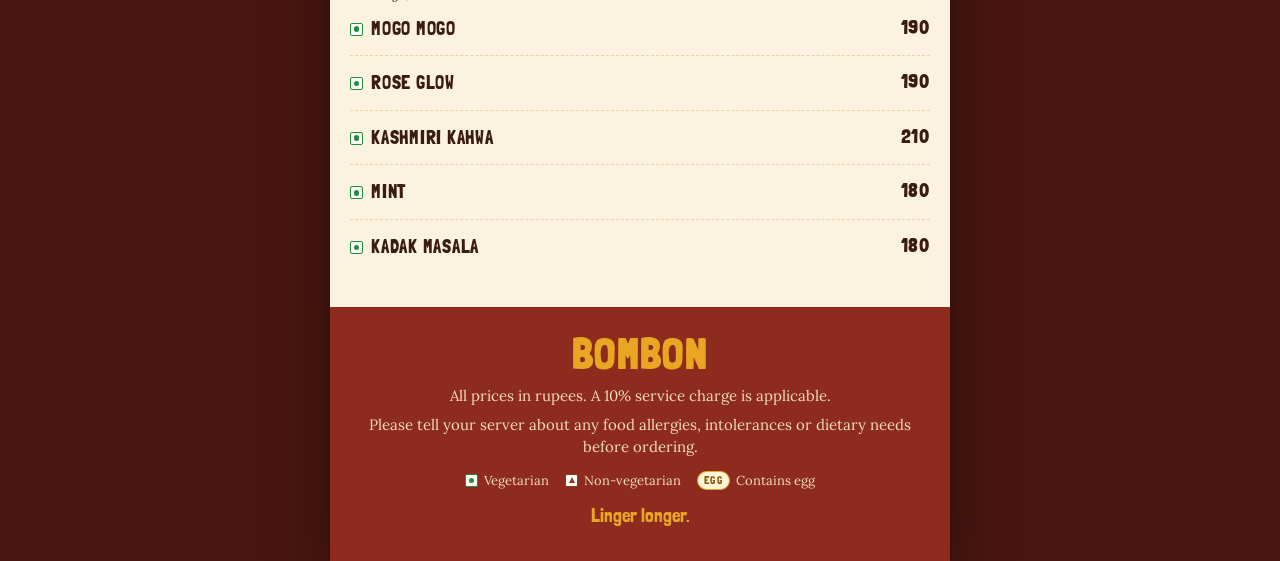
==== commit 4797f7ac: "Merge RUINA-style type Co-Authored-By: Claude Opus 5.5 <noreply@anthropic.com>" ====
--- a/index.html
+++ b/index.html
@@ -8,7 +8,7 @@
 <meta name="theme-color" content="#8E2B1F">
 <link rel="preconnect" href="https://fonts.googleapis.com">
 <link rel="preconnect" href="https://fonts.gstatic.com" crossorigin>
-<link rel="stylesheet" href="https://fonts.googleapis.com/css2?family=Playfair+Display:ital,wght@0,700;0,800;0,900;1,700;1,800&family=Oswald:wght@500;600;700&family=Montserrat:wght@600;700;800&family=Lora:ital,wght@0,500;1,500&display=swap">
+<link rel="stylesheet" href="https://fonts.googleapis.com/css2?family=Londrina+Solid:wght@400;900&family=Montserrat:wght@500;600&family=Lora:ital,wght@0,500;1,500&display=swap">
 <link rel="stylesheet" href="styles.css">
 </head>
 <body>
--- a/styles.css
+++ b/styles.css
@@ -1,9 +1,9 @@
 /* ============================================================
    BOMBON — Spanish café menu
    Colours: pimentón red, saffron, azulejo cobalt, olive, crema paper.
-   Fonts (all bold): Playfair Display Black (wordmark, section titles),
-          Oswald Bold (labels, prices), Montserrat ExtraBold (dish names),
-          Lora Medium Italic (descriptions).
+   Fonts: RUINA-style cut-paper capitals (Londrina Solid, free) for the wordmark,
+          titles, labels, dish names and prices; Lora Medium Italic for descriptions;
+          Montserrat for form fields. A licensed "Ruina" web font, if added, is used first.
    ============================================================ */
 :root {
   color-scheme: light;
@@ -21,9 +21,10 @@
   --veg: #1E8E3E;
   --nonveg: #8B3A1E;
   --accent: var(--cobalto);
-  --wordmark: "Playfair Display", "Didot", Georgia, serif;
-  --display: "Playfair Display", Georgia, serif;
-  --cond: "Oswald", "Avenir Next Condensed", "Arial Narrow", sans-serif;
+  --ruina: "Ruina", "Londrina Solid", "Arial Narrow", sans-serif;
+  --wordmark: var(--ruina);
+  --display: var(--ruina);
+  --cond: var(--ruina);
   --sans: "Montserrat", "Helvetica Neue", system-ui, sans-serif;
   --serif: "Lora", Georgia, serif;
   /* Andalusian azulejo: cobalt eight-point star, saffron centre and corners, olive leaves */
@@ -45,25 +46,25 @@
   background: var(--rojo); color: var(--azafran); padding: 30px 20px 26px; text-align: center; display: grid; justify-items: center; gap: 8px;
   background-image: radial-gradient(ellipse at 50% 0%, rgba(255,210,140,.16), transparent 65%);
 }
-.wordmark { font-family: var(--wordmark); font-weight: 900; font-size: 64px; line-height: 1; letter-spacing: .01em; margin: 2px 0 0; }
-.cover .kicker { font-family: var(--cond); font-weight: 600; font-size: 14px; letter-spacing: .22em; text-transform: uppercase; display: flex; gap: 10px; align-items: center; color: #F6D9A0; white-space: nowrap; }
+.wordmark { font-family: var(--wordmark); font-weight: 900; font-size: 76px; line-height: .95; letter-spacing: .03em; text-transform: uppercase; margin: 2px 0 0; }
+.cover .kicker { font-family: var(--cond); font-weight: 400; font-size: 14px; letter-spacing: .22em; text-transform: uppercase; display: flex; gap: 10px; align-items: center; color: #F6D9A0; white-space: nowrap; }
 .cover .kicker i { width: 5px; height: 5px; background: var(--azafran); transform: rotate(45deg); display: inline-block; }
-.cover .line { font-family: var(--display); font-style: italic; font-weight: 700; font-size: 21px; line-height: 1.3; max-width: 26ch; text-wrap: balance; color: #FBE7BF; margin-top: 2px; }
-.cover .facts { display: flex; flex-wrap: wrap; justify-content: center; gap: 4px 14px; font-family: var(--cond); font-weight: 500; font-size: 15px; letter-spacing: .14em; text-transform: uppercase; color: #F6D9A0; }
+.cover .line { font-family: var(--serif); font-style: italic; font-weight: 500; font-size: 19px; line-height: 1.3; max-width: 26ch; text-wrap: balance; color: #FBE7BF; margin-top: 2px; }
+.cover .facts { display: flex; flex-wrap: wrap; justify-content: center; gap: 4px 14px; font-family: var(--cond); font-weight: 400; font-size: 15px; letter-spacing: .14em; text-transform: uppercase; color: #F6D9A0; }
 .cover .facts span + span::before { content: "✦"; margin-right: 14px; color: var(--azafran); font-size: 11px; vertical-align: 2px; }
 
 /* ---------- sticky controls ---------- */
 .bar { position: sticky; top: env(safe-area-inset-top, 0px); z-index: 20; background: var(--crema); border-bottom: 1px solid var(--line); box-shadow: inset 0 3px 0 var(--accent); transition: box-shadow .25s; }
-.table-strip { padding: 7px 16px 6px; background: var(--rojo); color: var(--azafran); text-align: center; font-family: var(--cond); font-weight: 700; font-size: 16px; letter-spacing: .2em; text-transform: uppercase; }
+.table-strip { padding: 7px 16px 6px; background: var(--rojo); color: var(--azafran); text-align: center; font-family: var(--cond); font-weight: 400; font-size: 16px; letter-spacing: .2em; text-transform: uppercase; }
 .bar-top { display: flex; align-items: center; gap: 8px; padding: 14px 16px 8px; flex-wrap: wrap; }
 .tabs { display: inline-flex; border: 1px solid var(--tinta); border-radius: 999px; padding: 3px; gap: 2px; }
-.tabs button { border: 0; background: none; cursor: pointer; padding: 6px 12px; border-radius: 999px; font-family: var(--cond); font-weight: 700; font-size: 16px; letter-spacing: .06em; text-transform: uppercase; color: var(--tinta); }
+.tabs button { border: 0; background: none; cursor: pointer; padding: 6px 12px; border-radius: 999px; font-family: var(--cond); font-weight: 400; font-size: 16px; letter-spacing: .06em; text-transform: uppercase; color: var(--tinta); }
 .tabs button[aria-selected="true"] { background: var(--accent); color: var(--crema); }
-.picks-btn { display: inline-flex; align-items: center; gap: 6px; border: 1.5px solid var(--oro); background: var(--azafran); color: var(--rojo-deep); cursor: pointer; padding: 6px 12px; min-height: 36px; border-radius: 999px; font-family: var(--cond); font-weight: 700; font-size: 15px; letter-spacing: .06em; text-transform: uppercase; white-space: nowrap; }
+.picks-btn { display: inline-flex; align-items: center; gap: 6px; border: 1.5px solid var(--oro); background: var(--azafran); color: var(--rojo-deep); cursor: pointer; padding: 6px 12px; min-height: 36px; border-radius: 999px; font-family: var(--cond); font-weight: 400; font-size: 15px; letter-spacing: .06em; text-transform: uppercase; white-space: nowrap; }
 .picks-btn[aria-pressed="true"] { background: var(--rojo); border-color: var(--rojo); color: var(--azafran); }
 /* Veg | Non-veg: tap one to filter, tap it again to show everything */
 .diet { margin-left: auto; display: inline-flex; border: 1px solid var(--tinta); border-radius: 999px; padding: 3px; gap: 2px; }
-.diet button { display: inline-flex; align-items: center; gap: 6px; border: 0; background: none; cursor: pointer; padding: 6px 10px; border-radius: 999px; font-family: var(--cond); font-weight: 700; font-size: 15px; letter-spacing: .05em; text-transform: uppercase; color: var(--tinta); white-space: nowrap; }
+.diet button { display: inline-flex; align-items: center; gap: 6px; border: 0; background: none; cursor: pointer; padding: 6px 10px; border-radius: 999px; font-family: var(--cond); font-weight: 400; font-size: 15px; letter-spacing: .05em; text-transform: uppercase; color: var(--tinta); white-space: nowrap; }
 .diet button[aria-pressed="true"][data-diet="veg"] { background: var(--veg); color: #fff; }
 .diet button[aria-pressed="true"][data-diet="nonveg"] { background: var(--nonveg); color: #fff; }
 .search { padding: 0 16px 10px; }
@@ -72,7 +73,7 @@
 .search input:focus { outline: none; border-color: var(--cobalto); }
 .chips { display: flex; gap: 22px; overflow-x: auto; padding: 0 20px; scrollbar-width: none; }
 .chips::-webkit-scrollbar { display: none; }
-.chip { flex: none; border: 0; background: none; cursor: pointer; padding: 8px 0 9px; font-family: var(--display); font-style: italic; font-weight: 700; font-size: 18px; line-height: 1.1; white-space: nowrap; color: var(--tinta); opacity: .5; border-bottom: 2px solid transparent; transition: opacity .2s, border-color .2s; }
+.chip { flex: none; border: 0; background: none; cursor: pointer; padding: 8px 0 9px; font-family: var(--display); font-weight: 400; font-size: 19px; letter-spacing: .05em; text-transform: uppercase; line-height: 1.1; white-space: nowrap; color: var(--tinta); opacity: .5; border-bottom: 2px solid transparent; transition: opacity .2s, border-color .2s; }
 .chip:hover { opacity: .8; }
 .chip.on { opacity: 1; border-bottom-color: var(--rojo); }
 
@@ -84,9 +85,9 @@
 .mark.nonveg { color: var(--nonveg); }
 .mark.nonveg::after { width: 0; height: 0; border-left: 3.5px solid transparent; border-right: 3.5px solid transparent; border-bottom: 6px solid currentColor; }
 .diet button[aria-pressed="true"] .mark { border-color: #fff; }
-.tag { font-family: var(--cond); font-weight: 700; font-size: 11px; letter-spacing: .12em; padding: 1px 6px; border-radius: 999px; border: 1px solid; line-height: 1.4; }
+.tag { font-family: var(--cond); font-weight: 400; font-size: 11px; letter-spacing: .12em; padding: 1px 6px; border-radius: 999px; border: 1px solid; line-height: 1.4; }
 .tag.egg { color: #8A5A0E; border-color: var(--azafran); background: #FFF4D6; }
-.sig { font-family: var(--display); font-style: italic; font-size: 14px; letter-spacing: 0; text-transform: none; font-weight: 700; color: var(--cobalto); }
+.sig { font-family: var(--display); font-size: 14px; letter-spacing: .06em; text-transform: uppercase; font-weight: 400; color: var(--cobalto); }
 .sig::before { content: "✦ "; font-size: 11px; vertical-align: 2px; }
 
 /* ---------- pages ---------- */
@@ -95,41 +96,41 @@
 .legend > span { display: inline-flex; align-items: center; gap: 6px; }
 section.sec { padding-top: 34px; }
 .sec-head { display: flex; align-items: baseline; gap: 12px; flex-wrap: wrap; }
-.sec-head h2 { margin: 0; font-family: var(--display); font-weight: 900; font-size: 32px; line-height: 1.15; letter-spacing: -.005em; color: var(--rojo); }
+.sec-head h2 { margin: 0; font-family: var(--display); font-weight: 900; font-size: 34px; line-height: 1.1; letter-spacing: .03em; text-transform: uppercase; color: var(--rojo); }
 .sec-head .en { font-family: var(--serif); font-style: italic; font-size: 18px; color: var(--ink-soft); letter-spacing: .02em; }
 .sec-head::after { content: ""; flex: 1 1 40px; height: 1.5px; background: var(--accent); opacity: .55; align-self: center; }
 .sec-note { margin: 6px 0 0; font-family: var(--serif); font-weight: 500; font-size: 14.5px; color: var(--ink-soft); font-style: italic; }
 .item { display: grid; grid-template-columns: 1fr auto; gap: 4px 14px; padding: 13px 0; border-bottom: 1px dashed var(--line); }
 .item:last-child { border-bottom: 0; }
-.item h3 { margin: 0; font-family: var(--sans); font-weight: 800; font-size: 14.5px; letter-spacing: .05em; text-transform: uppercase; line-height: 1.45; color: var(--tinta); }
+.item h3 { margin: 0; font-family: var(--display); font-weight: 400; font-size: 19px; letter-spacing: .04em; text-transform: uppercase; line-height: 1.45; color: var(--tinta); }
 /* flowing text, so the diet mark stays at the start of the first line of a long name */
 .item h3 > .mark, .oline-name > .mark { margin-right: 8px; vertical-align: -1px; }
 .item h3 > .tag, .item h3 > .sig, .item h3 > .opt { display: inline-block; margin-left: 7px; vertical-align: 1px; }
 .item h3 .opt { font-family: var(--serif); font-style: italic; font-weight: 500; font-size: 14px; letter-spacing: 0; text-transform: none; color: var(--oro); }
-.item .price { font-family: var(--cond); font-weight: 700; font-size: 17px; font-variant-numeric: tabular-nums; text-align: right; white-space: nowrap; letter-spacing: .04em; color: var(--tinta); }
+.item .price { font-family: var(--cond); font-weight: 400; font-size: 20px; font-variant-numeric: tabular-nums; text-align: right; white-space: nowrap; letter-spacing: .04em; color: var(--tinta); }
 .item .price.ask { font-family: var(--serif); font-weight: 400; font-style: italic; font-size: 15px; color: var(--ink-soft); letter-spacing: 0; }
 .item p { grid-column: 1 / -1; margin: 0; font-family: var(--serif); font-style: italic; font-weight: 500; font-size: 14.5px; line-height: 1.45; color: var(--ink-soft); max-width: 58ch; }
 .extras { margin-top: 16px; border: 1.5px solid var(--rojo); background: #FFF8E6; }
-.extras b { display: block; background: var(--rojo); color: var(--crema); padding: 7px 12px; font-family: var(--cond); font-weight: 700; font-size: 14px; letter-spacing: .12em; text-transform: uppercase; }
+.extras b { display: block; background: var(--rojo); color: var(--crema); padding: 7px 12px; font-family: var(--cond); font-weight: 400; font-size: 14px; letter-spacing: .12em; text-transform: uppercase; }
 .extras ul { list-style: none; margin: 0; padding: 6px 12px 8px; display: grid; grid-template-columns: repeat(auto-fill, minmax(210px, 1fr)); gap: 0 18px; }
 .extras li { display: flex; align-items: center; gap: 8px; padding: 6px 0; font-family: var(--sans); font-weight: 600; font-size: 14px; border-bottom: 1px dotted var(--line); }
 .extras li span.n { flex: 1; }
-.extras li span.p { font-family: var(--cond); font-weight: 700; font-variant-numeric: tabular-nums; }
+.extras li span.p { font-family: var(--cond); font-weight: 400; font-variant-numeric: tabular-nums; }
 
 /* ★ Signatures view */
 .picks-intro { margin: 8px 0 4px; font-family: var(--serif); font-style: italic; font-weight: 500; font-size: 15px; line-height: 1.5; color: var(--ink-soft); max-width: 52ch; }
 .pick { grid-template-columns: 34px 1fr auto; }
 .pick .rank { grid-row: span 3; font-family: var(--display); font-weight: 900; font-size: 26px; line-height: 1; color: var(--oro); }
-.pick .from { grid-column: 2 / -1; font-family: var(--cond); font-weight: 600; font-size: 12.5px; letter-spacing: .12em; text-transform: uppercase; color: var(--cobalto); }
+.pick .from { grid-column: 2 / -1; font-family: var(--cond); font-weight: 400; font-size: 12.5px; letter-spacing: .12em; text-transform: uppercase; color: var(--cobalto); }
 .pick p { grid-column: 2 / -1; }
-.pick .jump { grid-column: 2 / -1; justify-self: start; border: 0; background: none; padding: 4px 0; cursor: pointer; font-family: var(--cond); font-weight: 600; font-size: 13px; letter-spacing: .12em; text-transform: uppercase; color: var(--rojo); text-decoration: underline; text-underline-offset: 3px; }
-.empty { text-align: center; padding: 44px 10px; font-family: var(--display); font-style: italic; font-weight: 700; font-size: 21px; color: var(--ink-soft); }
-.empty button { display: block; margin: 14px auto 0; border: 1.5px solid var(--rojo); background: none; border-radius: 999px; padding: 8px 18px; min-height: 44px; cursor: pointer; font-family: var(--cond); font-weight: 700; font-size: 15px; letter-spacing: .1em; text-transform: uppercase; color: var(--rojo); font-style: normal; }
+.pick .jump { grid-column: 2 / -1; justify-self: start; border: 0; background: none; padding: 4px 0; cursor: pointer; font-family: var(--cond); font-weight: 400; font-size: 13px; letter-spacing: .12em; text-transform: uppercase; color: var(--rojo); text-decoration: underline; text-underline-offset: 3px; }
+.empty { text-align: center; padding: 44px 10px; font-family: var(--display); font-weight: 400; font-size: 21px; color: var(--ink-soft); }
+.empty button { display: block; margin: 14px auto 0; border: 1.5px solid var(--rojo); background: none; border-radius: 999px; padding: 8px 18px; min-height: 44px; cursor: pointer; font-family: var(--cond); font-weight: 400; font-size: 15px; letter-spacing: .1em; text-transform: uppercase; color: var(--rojo); font-style: normal; }
 
 footer { background: var(--rojo); color: #F3DDB4; padding: 24px 20px 30px; text-align: center; font-family: var(--serif); font-size: 15px; line-height: 1.5; display: grid; gap: 6px; justify-items: center; }
-footer .wordmark { font-size: 38px; color: var(--azafran); margin-bottom: 4px; }
+footer .wordmark { font-size: 44px; color: var(--azafran); margin-bottom: 4px; }
 footer .foot-legend { justify-content: center; color: #F3DDB4; padding-top: 6px; }
-footer .concept { font-family: var(--display); font-style: italic; font-weight: 700; font-size: 19px; color: var(--azafran); margin-top: 6px; }
+footer .concept { font-family: var(--display); font-weight: 400; font-size: 19px; color: var(--azafran); margin-top: 6px; }
 
 /* ---------- table ordering (order.js, only with ?table=N) ---------- */
 .ordering .item > .ctl { grid-column: -2; grid-row: 2 / span 3; align-self: start; justify-self: end; }
@@ -138,18 +139,18 @@
 .add {
   display: inline-flex; align-items: center; justify-content: center; gap: 6px; min-height: 44px; min-width: 84px; padding: 0 16px;
   border-radius: 999px; cursor: pointer; border: 1.5px solid var(--accent); background: transparent; color: var(--accent);
-  font-family: var(--cond); font-size: 15px; font-weight: 700; letter-spacing: .1em; text-transform: uppercase; white-space: nowrap;
+  font-family: var(--cond); font-size: 16px; font-weight: 400; letter-spacing: .08em; text-transform: uppercase; white-space: nowrap;
 }
 .stepper { display: inline-flex; align-items: center; min-height: 44px; border-radius: 999px; background: var(--accent); color: var(--crema); }
 .stepper button { width: 44px; height: 44px; border: 0; border-radius: 999px; background: none; color: inherit; cursor: pointer; font: 400 24px/1 system-ui, sans-serif; display: grid; place-items: center; padding: 0; }
-.stepper .q { min-width: 22px; text-align: center; font: 700 16px var(--cond); font-variant-numeric: tabular-nums; }
+.stepper .q { min-width: 22px; text-align: center; font: 400 16px var(--cond); font-variant-numeric: tabular-nums; }
 .add:active, .stepper button:active, .orderbar button:active, .primary:active { transform: scale(.97); }
 
 .orderbar { position: fixed; left: 0; right: 0; bottom: 0; z-index: 40; display: flex; justify-content: center; pointer-events: none; padding: 10px 12px calc(10px + env(safe-area-inset-bottom, 0px)); }
 .orderbar button {
   pointer-events: auto; width: 100%; max-width: 596px; min-height: 56px; display: flex; align-items: center; gap: 8px; padding: 0 18px;
   border: 0; border-radius: 14px; cursor: pointer; background: var(--rojo); color: var(--crema); box-shadow: 0 10px 28px rgba(0,0,0,.3);
-  font-family: var(--cond); font-size: 16px; font-weight: 700; letter-spacing: .08em; text-transform: uppercase; text-align: left;
+  font-family: var(--cond); font-size: 16px; font-weight: 400; letter-spacing: .08em; text-transform: uppercase; text-align: left;
 }
 .orderbar .dot { opacity: .6; }
 .orderbar .cta { margin-left: auto; padding-left: 10px; white-space: nowrap; color: var(--azafran); }
@@ -162,32 +163,32 @@
 @keyframes up { from { transform: translateY(24px); opacity: 0; } }
 .sheet::backdrop { background: rgba(40, 12, 6, .55); }
 .s-head { display: flex; align-items: center; justify-content: space-between; gap: 12px; padding: 12px 10px 8px 20px; border-bottom: 1px solid var(--line); }
-.s-head h2 { margin: 0; font-family: var(--display); font-weight: 900; font-size: 28px; line-height: 1.15; color: var(--rojo); }
-.s-head .pill { font-family: var(--cond); font-weight: 700; font-size: 14px; letter-spacing: .14em; text-transform: uppercase; background: var(--rojo); color: var(--azafran); border-radius: 999px; padding: 3px 10px; margin-left: 8px; vertical-align: 6px; }
+.s-head h2 { margin: 0; font-family: var(--display); font-weight: 900; font-size: 30px; text-transform: uppercase; letter-spacing: .03em; line-height: 1.15; color: var(--rojo); }
+.s-head .pill { font-family: var(--cond); font-weight: 400; font-size: 14px; letter-spacing: .14em; text-transform: uppercase; background: var(--rojo); color: var(--azafran); border-radius: 999px; padding: 3px 10px; margin-left: 8px; vertical-align: 6px; }
 .x { width: 44px; height: 44px; flex: none; border: 0; border-radius: 999px; background: none; font-size: 30px; line-height: 1; cursor: pointer; color: var(--ink-soft); }
 .s-body { flex: 1; overflow-y: auto; overscroll-behavior: contain; padding: 4px 20px 12px; }
 .s-foot { padding: 12px 20px calc(14px + env(safe-area-inset-bottom, 0px)); border-top: 1px solid var(--line); }
 .oline { display: grid; grid-template-columns: 1fr auto; gap: 6px 12px; padding: 14px 0; border-bottom: 1px dashed var(--line); }
-.oline-name { font-family: var(--sans); font-weight: 800; font-size: 14.5px; letter-spacing: .05em; text-transform: uppercase; line-height: 1.4; }
-.oline-total { font-family: var(--cond); font-weight: 700; font-size: 17px; font-variant-numeric: tabular-nums; text-align: right; }
+.oline-name { font-family: var(--display); font-weight: 400; font-size: 18px; letter-spacing: .05em; text-transform: uppercase; line-height: 1.4; }
+.oline-total { font-family: var(--cond); font-weight: 400; font-size: 17px; font-variant-numeric: tabular-nums; text-align: right; }
 .oline-actions { grid-column: 1 / -1; display: flex; align-items: center; gap: 10px 14px; flex-wrap: wrap; }
 .oline-note { flex: 1; min-width: 150px; min-height: 44px; padding: 8px 12px; border-radius: 10px; border: 1.5px solid var(--line); background: #fff; font: 16px var(--serif); }
 .oline-note:focus, .fld input:focus, .fld textarea:focus { outline: none; border-color: var(--cobalto); }
-.fld { display: block; margin-top: 14px; font-family: var(--cond); font-weight: 700; font-size: 14px; letter-spacing: .08em; text-transform: uppercase; }
+.fld { display: block; margin-top: 14px; font-family: var(--cond); font-weight: 400; font-size: 14px; letter-spacing: .08em; text-transform: uppercase; }
 .fld em { font-family: var(--serif); font-size: 15px; letter-spacing: 0; text-transform: none; color: var(--ink-soft); }
 .fld input, .fld textarea { display: block; width: 100%; margin-top: 6px; min-height: 48px; padding: 10px 12px; border-radius: 10px; border: 1.5px solid var(--line); background: #fff; font: 16px/1.4 var(--serif); letter-spacing: 0; text-transform: none; resize: vertical; }
 .sum { display: grid; grid-template-columns: 1fr auto; gap: 6px 0; padding: 14px 0 0; font-size: 16px; font-variant-numeric: tabular-nums; }
-.sum > span:nth-child(even) { text-align: right; padding-left: 12px; font-family: var(--cond); font-weight: 700; }
+.sum > span:nth-child(even) { text-align: right; padding-left: 12px; font-family: var(--cond); font-weight: 400; }
 .sum .grand { padding-top: 8px; margin-top: 2px; border-top: 1.5px solid currentColor; font-weight: 700; font-size: 18px; }
 .fine { margin: 10px 0 0; font-style: italic; font-size: 14px; color: var(--ink-soft); text-align: center; }
-.primary { width: 100%; min-height: 54px; border: 0; border-radius: 12px; cursor: pointer; background: var(--rojo); color: var(--crema); font-family: var(--cond); font-size: 18px; font-weight: 700; letter-spacing: .1em; text-transform: uppercase; }
+.primary { width: 100%; min-height: 54px; border: 0; border-radius: 12px; cursor: pointer; background: var(--rojo); color: var(--crema); font-family: var(--cond); font-size: 18px; font-weight: 400; letter-spacing: .1em; text-transform: uppercase; }
 .primary:disabled { opacity: .55; cursor: default; }
 .error { margin: 0 0 10px; padding: 10px 12px; border-radius: 10px; border: 1px solid #E3A396; background: #FBE6E1; color: #8A1C0C; font-size: 15px; line-height: 1.45; }
 .done { text-align: center; padding: 26px 0 16px; }
 .done .tick { width: 64px; height: 64px; margin: 0 auto 10px; border-radius: 50%; display: grid; place-items: center; background: var(--veg); color: #fff; font-size: 32px; }
-.done h3 { margin: 0 0 6px; font-family: var(--display); font-weight: 900; font-size: 30px; color: var(--rojo); }
+.done h3 { margin: 0 0 6px; font-family: var(--display); font-weight: 900; font-size: 34px; text-transform: uppercase; letter-spacing: .03em; color: var(--rojo); }
 .done p { margin: 0 0 6px; font-size: 17px; }
-.done .ref { font-family: var(--cond); font-weight: 600; letter-spacing: .1em; text-transform: uppercase; font-size: 14px; color: var(--ink-soft); }
+.done .ref { font-family: var(--cond); font-weight: 400; letter-spacing: .1em; text-transform: uppercase; font-size: 14px; color: var(--ink-soft); }
 
 @media (max-width: 420px) {
   .bar-top { gap: 8px; padding: 12px 12px 8px; }
@@ -196,9 +197,9 @@
   .diet { margin-left: 0; }
   .search { padding: 0 12px 10px; }
   .pages { padding: 4px 16px 34px; }
-  .wordmark { font-size: 54px; }
+  .wordmark { font-size: 64px; }
   .cover .kicker { font-size: 12px; letter-spacing: .14em; gap: 8px; }
-  .sec-head h2 { font-size: 28px; }
+  .sec-head h2 { font-size: 30px; }
   .orderbar .tbl { display: none; }
 }
 @media (prefers-reduced-motion: reduce) { .sheet[open] { animation: none; } .chip { transition: none; } }
